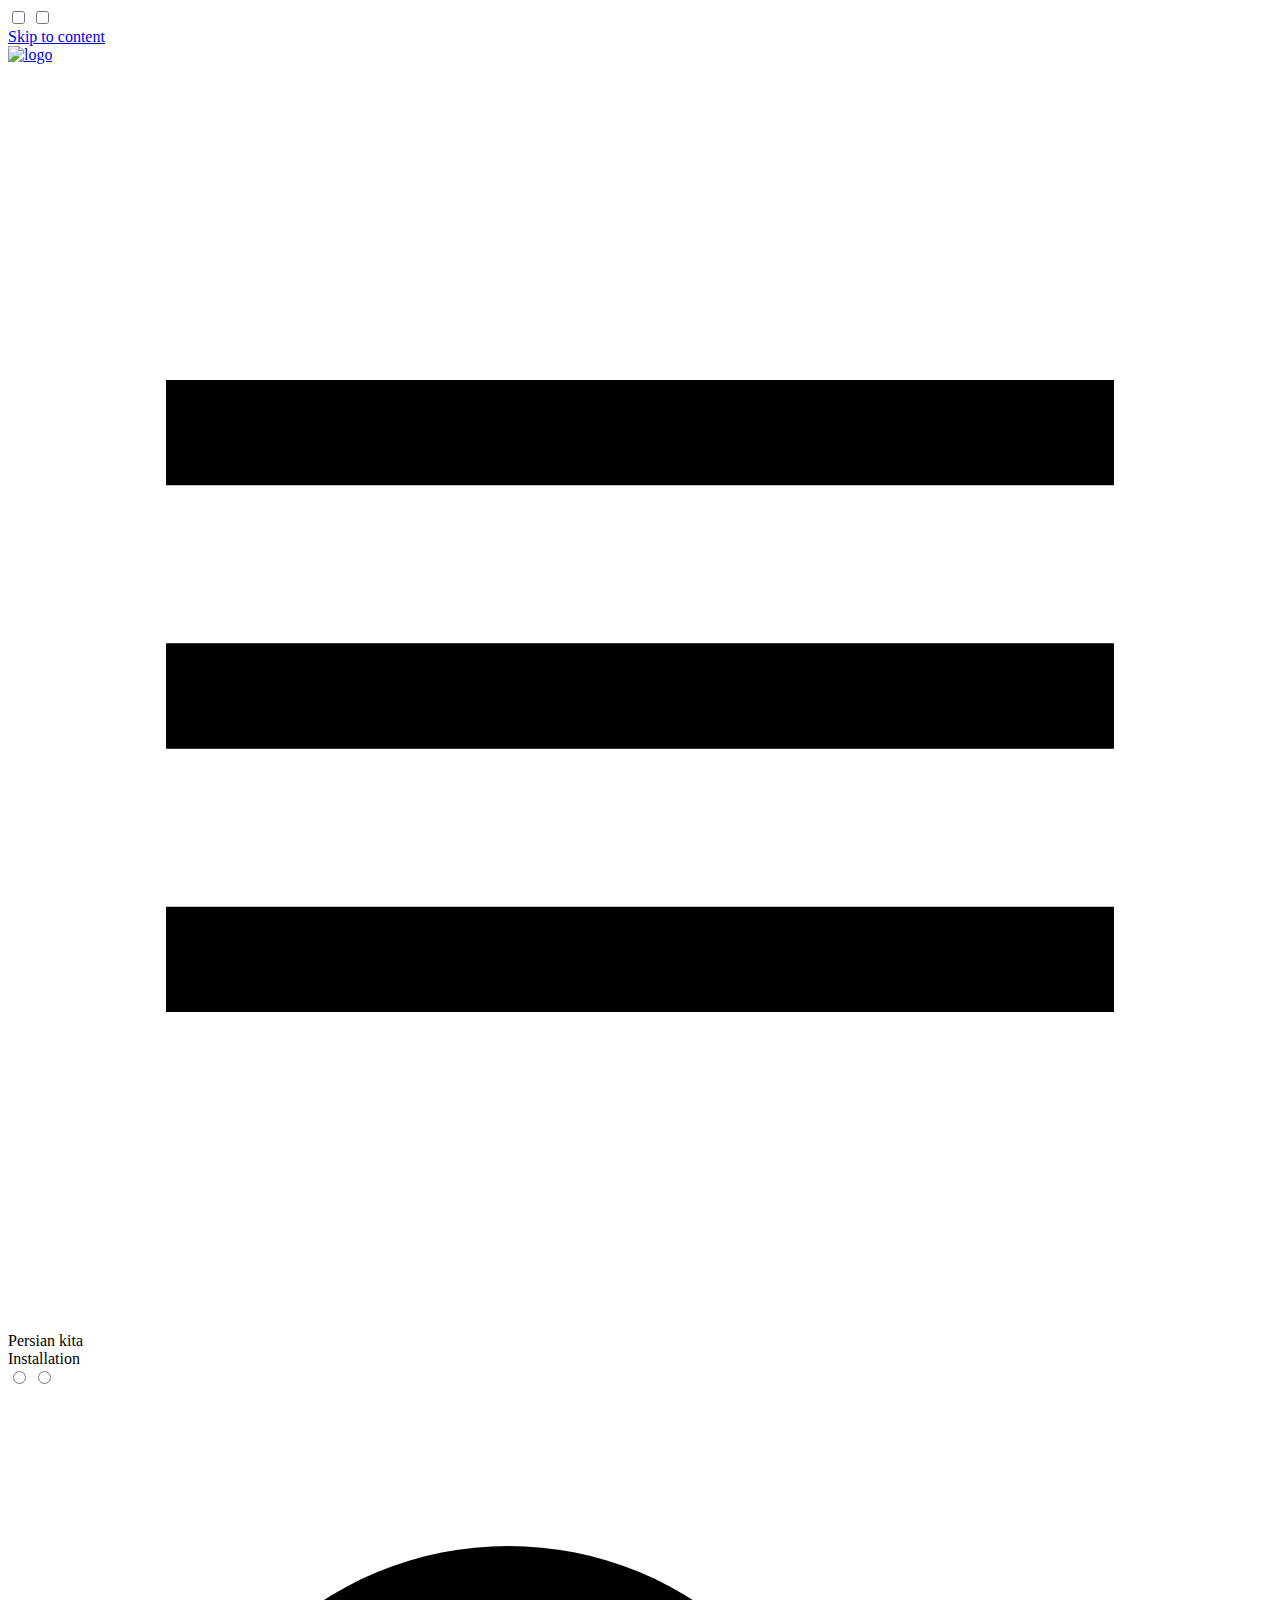
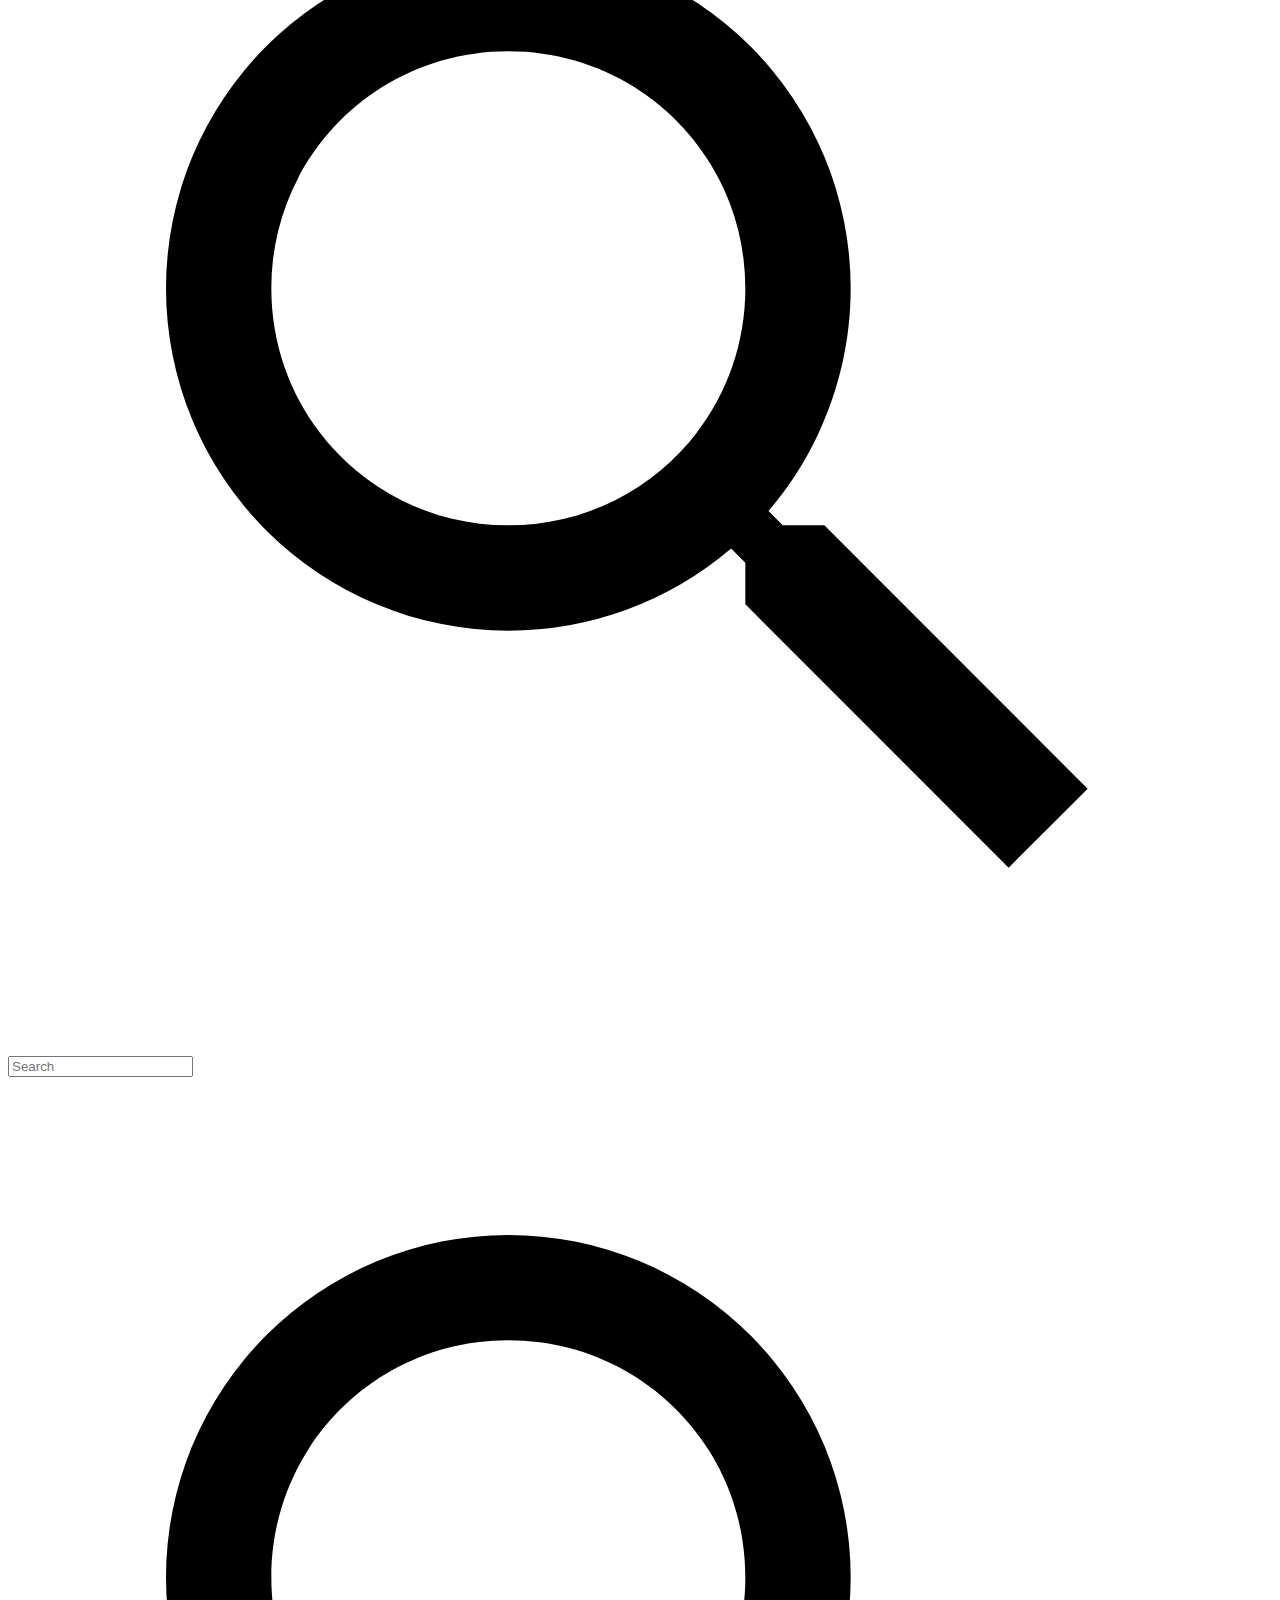
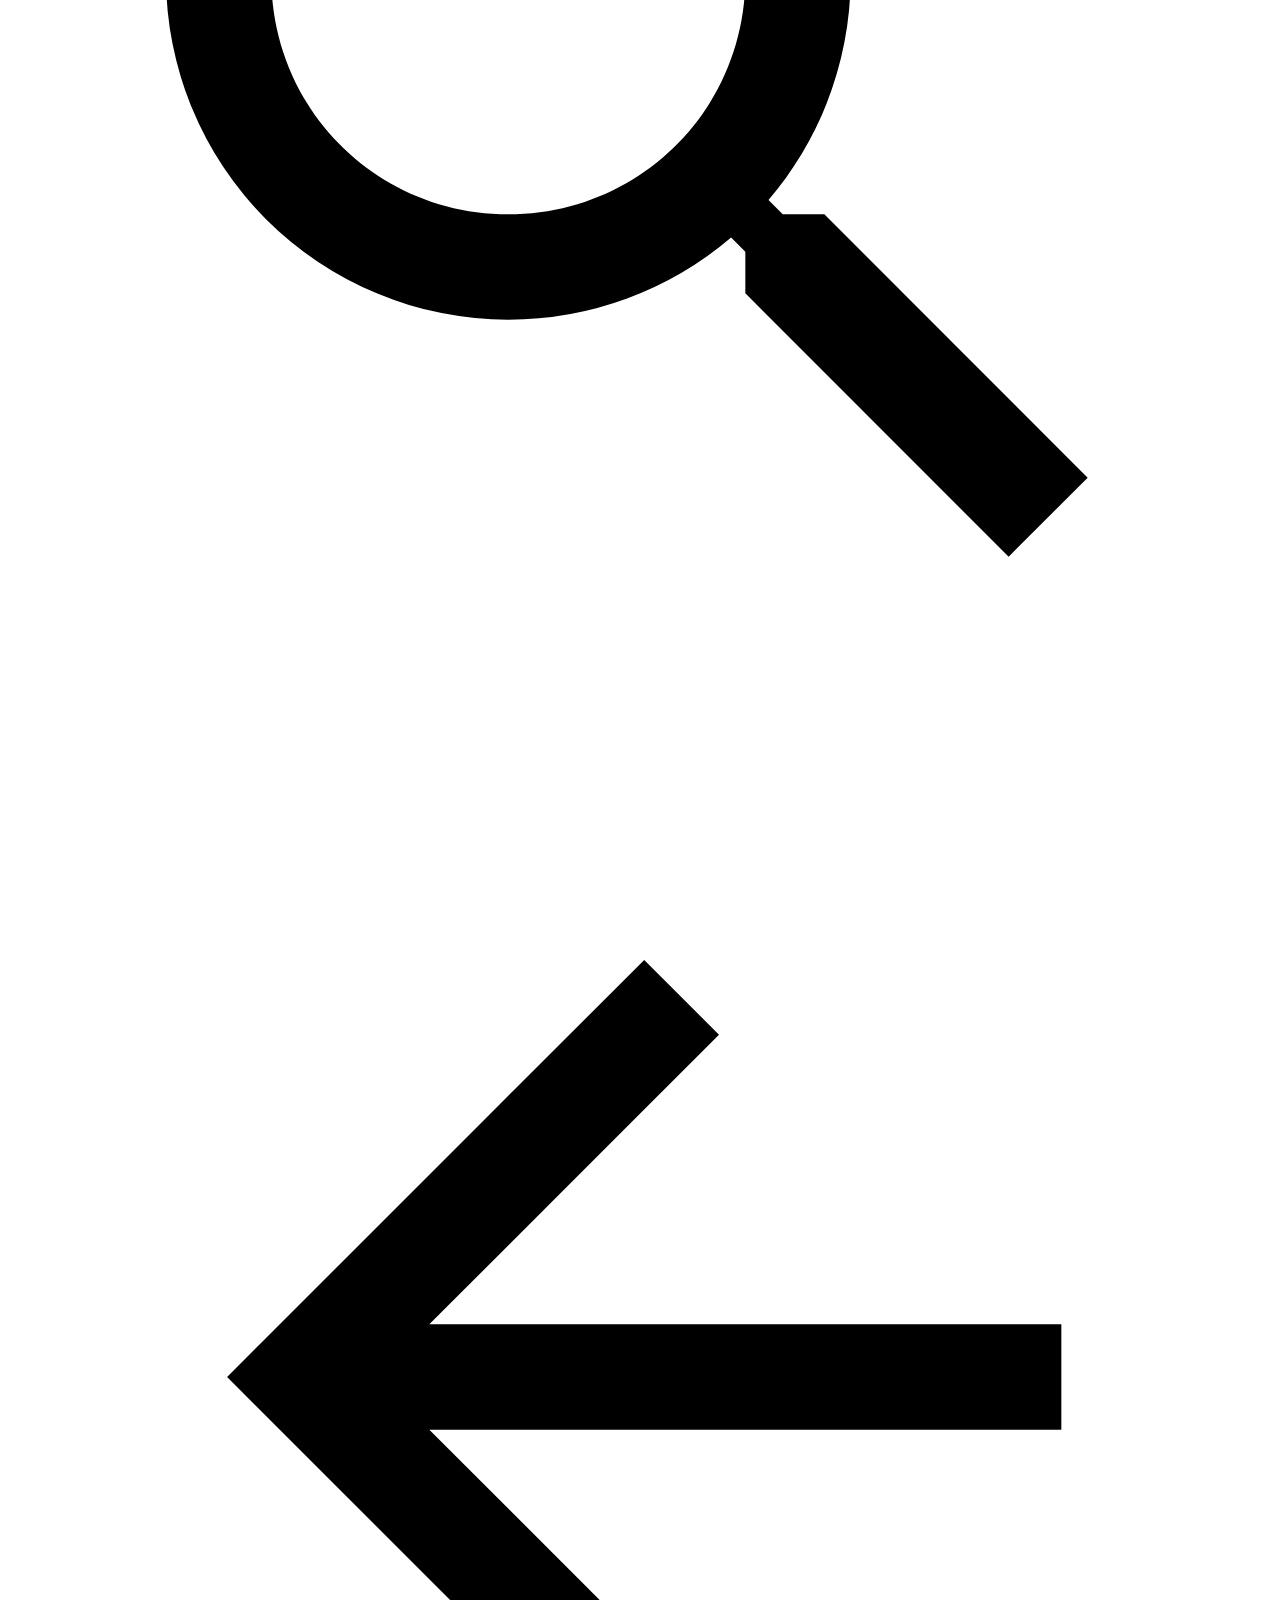
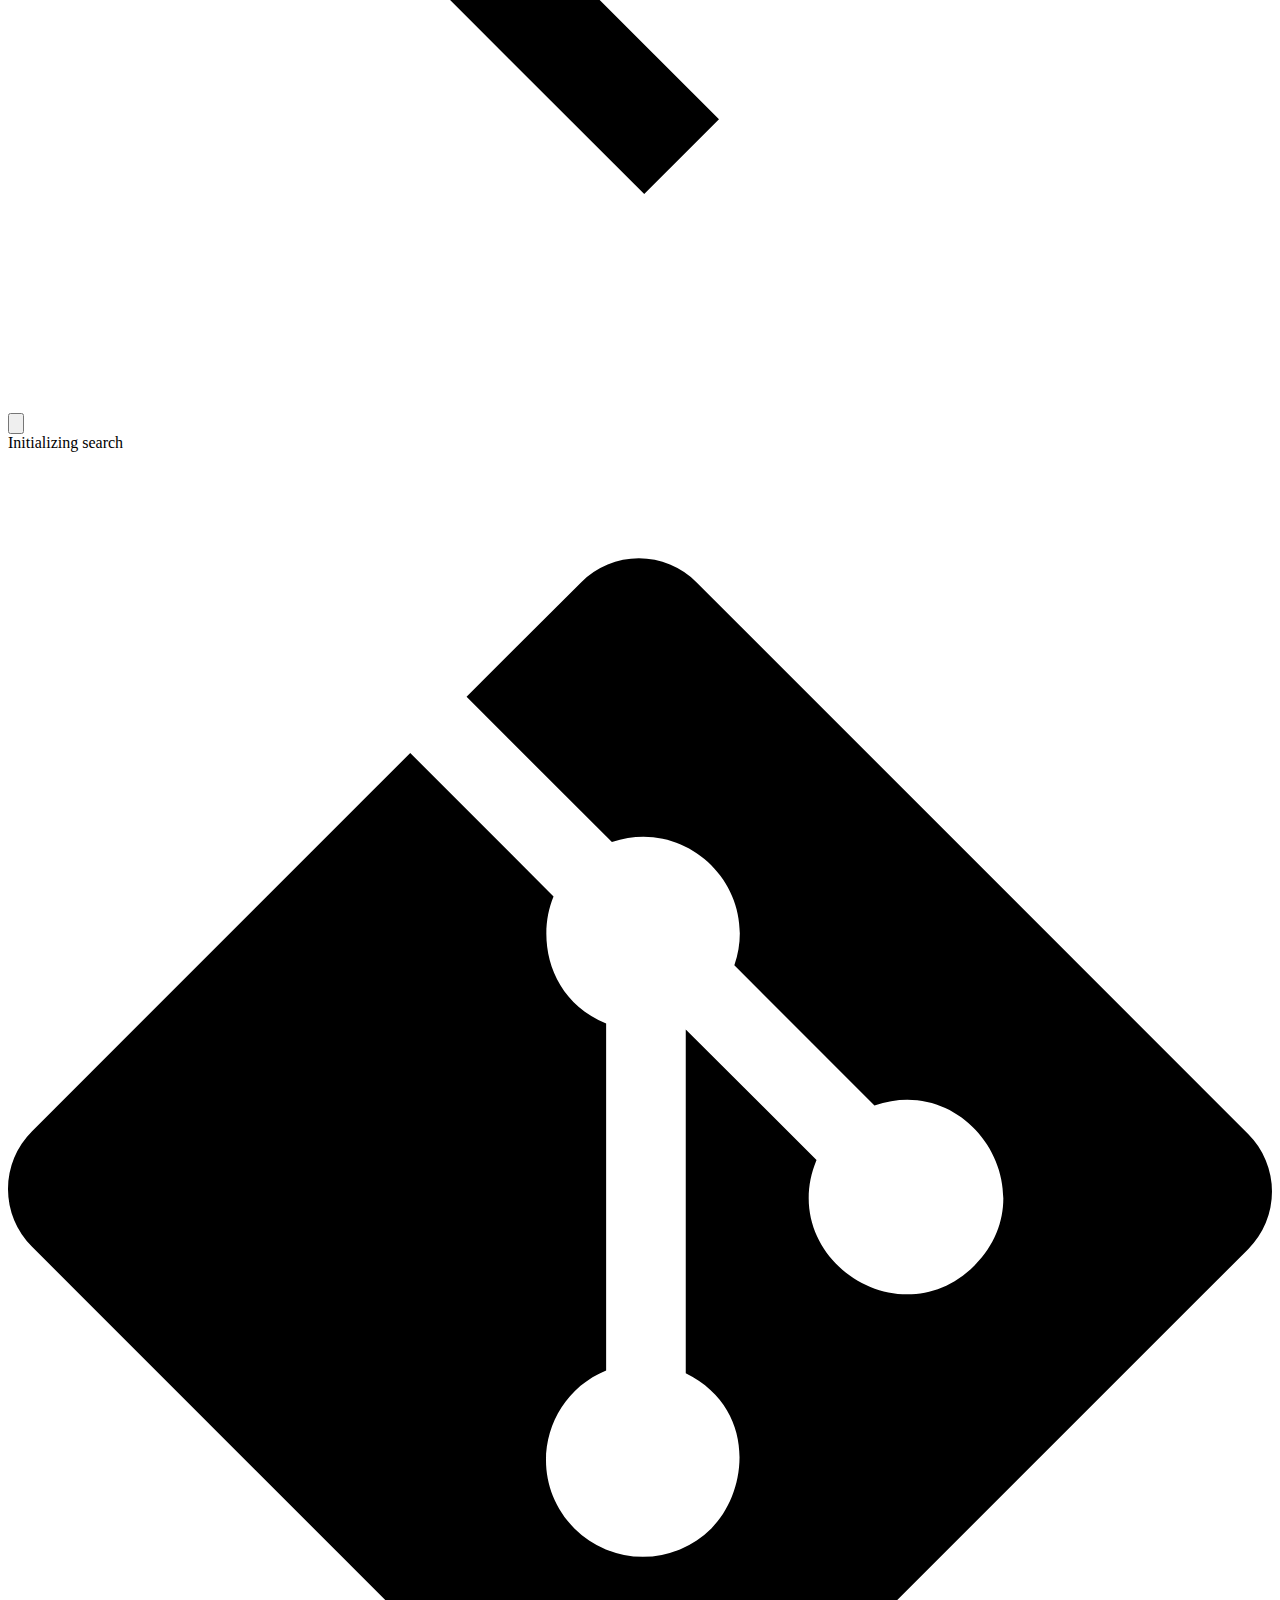
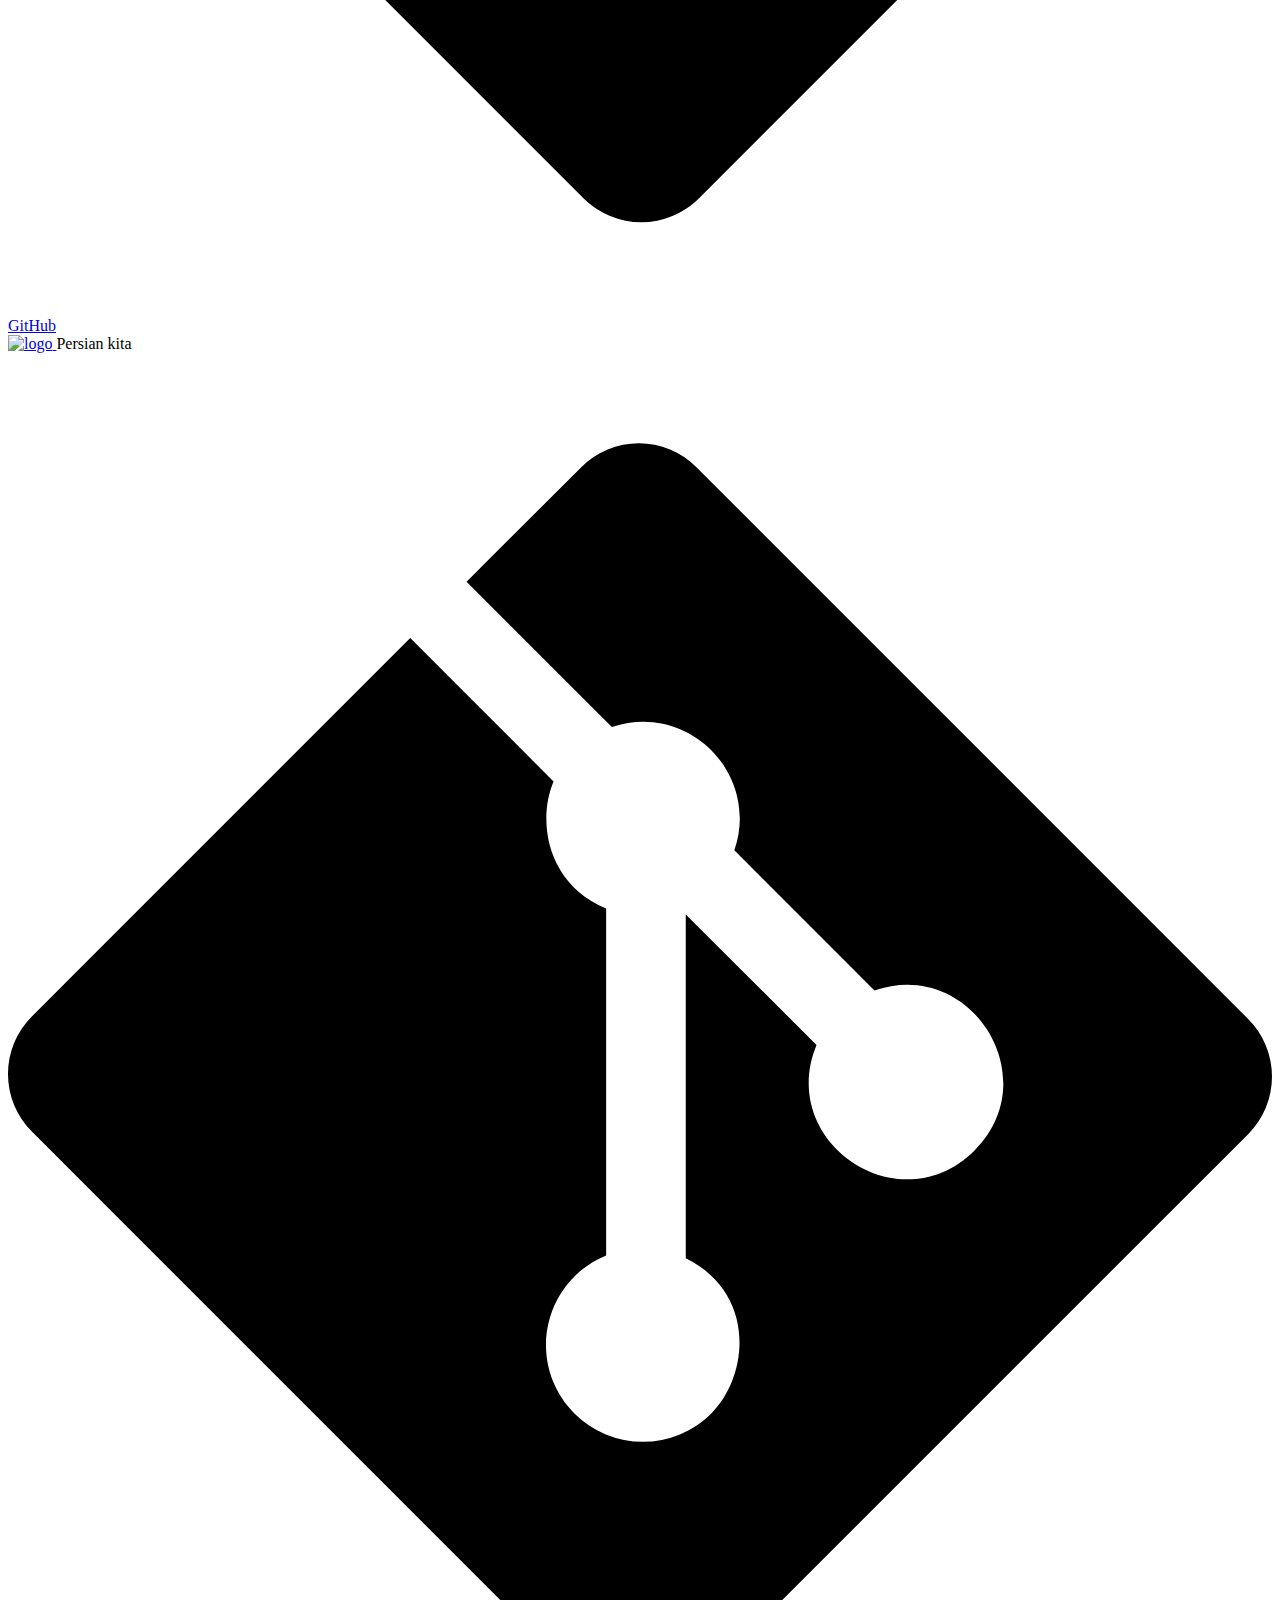
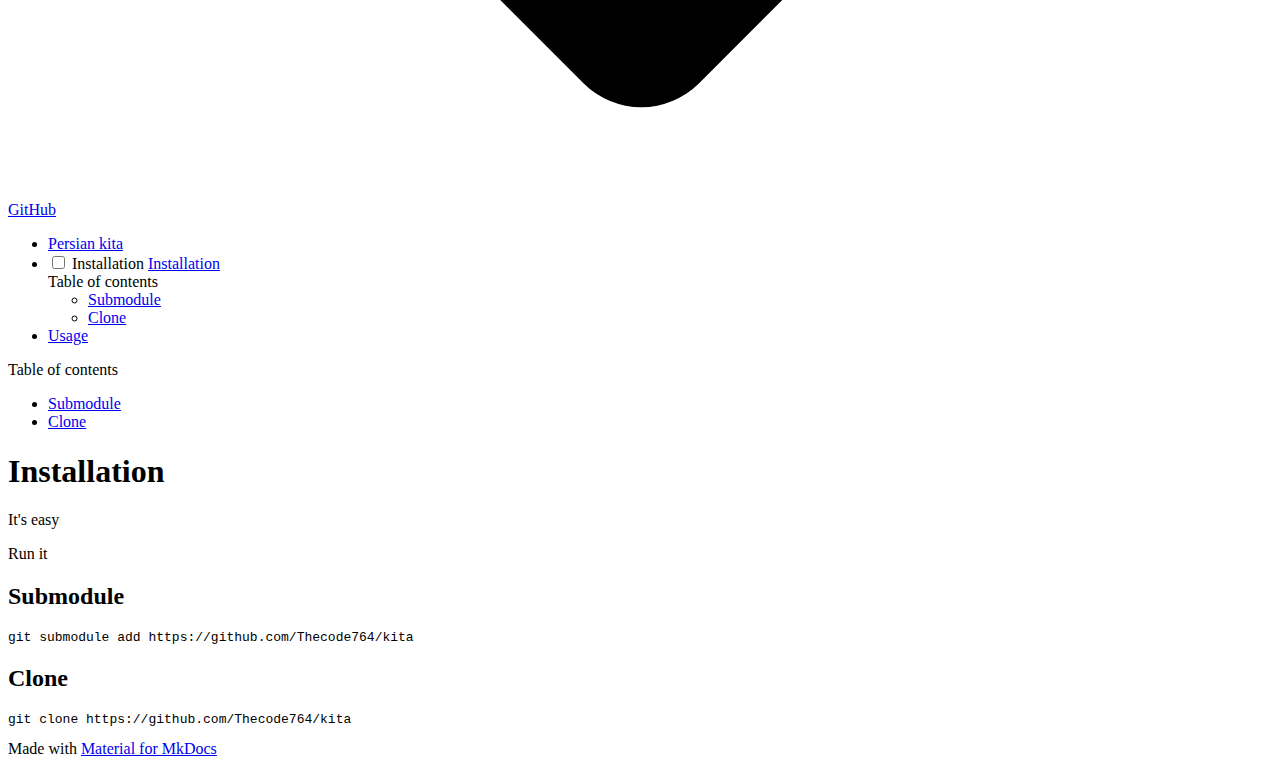
==== installation/index.html @ 96e36592 "Create index.html" ====
<!doctype html>
<html lang="en" class="no-js">
  <head>
    
      <meta charset="utf-8">
      <meta name="viewport" content="width=device-width,initial-scale=1">
      
      
      
        <link rel="canonical" href="https://thecode764.github.io/kita/docs/installation/">
      
      
        <link rel="prev" href="..">
      
      
        <link rel="next" href="../usage/">
      
      
      <link rel="icon" href="../assets/images/favicon.png">
      <meta name="generator" content="mkdocs-1.6.0, mkdocs-material-9.5.25">
    
    
      
        <title>Installation - Persian kita</title>
      
    
    
      <link rel="stylesheet" href="../assets/stylesheets/main.6543a935.min.css">
      
        
        <link rel="stylesheet" href="../assets/stylesheets/palette.06af60db.min.css">
      
      


    
    
      
    
    
      
        
        
        <link rel="preconnect" href="https://fonts.gstatic.com" crossorigin>
        <link rel="stylesheet" href="https://fonts.googleapis.com/css?family=Roboto:300,300i,400,400i,700,700i%7CRoboto+Mono:400,400i,700,700i&display=fallback">
        <style>:root{--md-text-font:"Roboto";--md-code-font:"Roboto Mono"}</style>
      
    
    
    <script>__md_scope=new URL("..",location),__md_hash=e=>[...e].reduce((e,_)=>(e<<5)-e+_.charCodeAt(0),0),__md_get=(e,_=localStorage,t=__md_scope)=>JSON.parse(_.getItem(t.pathname+"."+e)),__md_set=(e,_,t=localStorage,a=__md_scope)=>{try{t.setItem(a.pathname+"."+e,JSON.stringify(_))}catch(e){}}</script>
    
      

    
    
    
  </head>
  
  
    
    
      
    
    
    
    
    <body dir="ltr" data-md-color-scheme="default" data-md-color-primary="indigo" data-md-color-accent="indigo">
  
    
    <input class="md-toggle" data-md-toggle="drawer" type="checkbox" id="__drawer" autocomplete="off">
    <input class="md-toggle" data-md-toggle="search" type="checkbox" id="__search" autocomplete="off">
    <label class="md-overlay" for="__drawer"></label>
    <div data-md-component="skip">
      
        
        <a href="#installation" class="md-skip">
          Skip to content
        </a>
      
    </div>
    <div data-md-component="announce">
      
    </div>
    
    
      

  

<header class="md-header md-header--shadow" data-md-component="header">
  <nav class="md-header__inner md-grid" aria-label="Header">
    <a href=".." title="Persian kita" class="md-header__button md-logo" aria-label="Persian kita" data-md-component="logo">
      
  <img src="../github-mark/github-mark-white.svg" alt="logo">

    </a>
    <label class="md-header__button md-icon" for="__drawer">
      
      <svg xmlns="http://www.w3.org/2000/svg" viewBox="0 0 24 24"><path d="M3 6h18v2H3V6m0 5h18v2H3v-2m0 5h18v2H3v-2Z"/></svg>
    </label>
    <div class="md-header__title" data-md-component="header-title">
      <div class="md-header__ellipsis">
        <div class="md-header__topic">
          <span class="md-ellipsis">
            Persian kita
          </span>
        </div>
        <div class="md-header__topic" data-md-component="header-topic">
          <span class="md-ellipsis">
            
              Installation
            
          </span>
        </div>
      </div>
    </div>
    
      
        <form class="md-header__option" data-md-component="palette">
  
    
    
    
    <input class="md-option" data-md-color-media="" data-md-color-scheme="default" data-md-color-primary="indigo" data-md-color-accent="indigo"  aria-label="Switch to dark mode"  type="radio" name="__palette" id="__palette_0">
    
      <label class="md-header__button md-icon" title="Switch to dark mode" for="__palette_1" hidden>
        <svg xmlns="http://www.w3.org/2000/svg" viewBox="0 0 24 24"><path d="M12 8a4 4 0 0 0-4 4 4 4 0 0 0 4 4 4 4 0 0 0 4-4 4 4 0 0 0-4-4m0 10a6 6 0 0 1-6-6 6 6 0 0 1 6-6 6 6 0 0 1 6 6 6 6 0 0 1-6 6m8-9.31V4h-4.69L12 .69 8.69 4H4v4.69L.69 12 4 15.31V20h4.69L12 23.31 15.31 20H20v-4.69L23.31 12 20 8.69Z"/></svg>
      </label>
    
  
    
    
    
    <input class="md-option" data-md-color-media="" data-md-color-scheme="slate" data-md-color-primary="indigo" data-md-color-accent="indigo"  aria-label="Switch to light mode"  type="radio" name="__palette" id="__palette_1">
    
      <label class="md-header__button md-icon" title="Switch to light mode" for="__palette_0" hidden>
        <svg xmlns="http://www.w3.org/2000/svg" viewBox="0 0 24 24"><path d="M12 18c-.89 0-1.74-.2-2.5-.55C11.56 16.5 13 14.42 13 12c0-2.42-1.44-4.5-3.5-5.45C10.26 6.2 11.11 6 12 6a6 6 0 0 1 6 6 6 6 0 0 1-6 6m8-9.31V4h-4.69L12 .69 8.69 4H4v4.69L.69 12 4 15.31V20h4.69L12 23.31 15.31 20H20v-4.69L23.31 12 20 8.69Z"/></svg>
      </label>
    
  
</form>
      
    
    
      <script>var media,input,key,value,palette=__md_get("__palette");if(palette&&palette.color){"(prefers-color-scheme)"===palette.color.media&&(media=matchMedia("(prefers-color-scheme: light)"),input=document.querySelector(media.matches?"[data-md-color-media='(prefers-color-scheme: light)']":"[data-md-color-media='(prefers-color-scheme: dark)']"),palette.color.media=input.getAttribute("data-md-color-media"),palette.color.scheme=input.getAttribute("data-md-color-scheme"),palette.color.primary=input.getAttribute("data-md-color-primary"),palette.color.accent=input.getAttribute("data-md-color-accent"));for([key,value]of Object.entries(palette.color))document.body.setAttribute("data-md-color-"+key,value)}</script>
    
    
    
      <label class="md-header__button md-icon" for="__search">
        
        <svg xmlns="http://www.w3.org/2000/svg" viewBox="0 0 24 24"><path d="M9.5 3A6.5 6.5 0 0 1 16 9.5c0 1.61-.59 3.09-1.56 4.23l.27.27h.79l5 5-1.5 1.5-5-5v-.79l-.27-.27A6.516 6.516 0 0 1 9.5 16 6.5 6.5 0 0 1 3 9.5 6.5 6.5 0 0 1 9.5 3m0 2C7 5 5 7 5 9.5S7 14 9.5 14 14 12 14 9.5 12 5 9.5 5Z"/></svg>
      </label>
      <div class="md-search" data-md-component="search" role="dialog">
  <label class="md-search__overlay" for="__search"></label>
  <div class="md-search__inner" role="search">
    <form class="md-search__form" name="search">
      <input type="text" class="md-search__input" name="query" aria-label="Search" placeholder="Search" autocapitalize="off" autocorrect="off" autocomplete="off" spellcheck="false" data-md-component="search-query" required>
      <label class="md-search__icon md-icon" for="__search">
        
        <svg xmlns="http://www.w3.org/2000/svg" viewBox="0 0 24 24"><path d="M9.5 3A6.5 6.5 0 0 1 16 9.5c0 1.61-.59 3.09-1.56 4.23l.27.27h.79l5 5-1.5 1.5-5-5v-.79l-.27-.27A6.516 6.516 0 0 1 9.5 16 6.5 6.5 0 0 1 3 9.5 6.5 6.5 0 0 1 9.5 3m0 2C7 5 5 7 5 9.5S7 14 9.5 14 14 12 14 9.5 12 5 9.5 5Z"/></svg>
        
        <svg xmlns="http://www.w3.org/2000/svg" viewBox="0 0 24 24"><path d="M20 11v2H8l5.5 5.5-1.42 1.42L4.16 12l7.92-7.92L13.5 5.5 8 11h12Z"/></svg>
      </label>
      <nav class="md-search__options" aria-label="Search">
        
        <button type="reset" class="md-search__icon md-icon" title="Clear" aria-label="Clear" tabindex="-1">
          
          <svg xmlns="http://www.w3.org/2000/svg" viewBox="0 0 24 24"><path d="M19 6.41 17.59 5 12 10.59 6.41 5 5 6.41 10.59 12 5 17.59 6.41 19 12 13.41 17.59 19 19 17.59 13.41 12 19 6.41Z"/></svg>
        </button>
      </nav>
      
    </form>
    <div class="md-search__output">
      <div class="md-search__scrollwrap" data-md-scrollfix>
        <div class="md-search-result" data-md-component="search-result">
          <div class="md-search-result__meta">
            Initializing search
          </div>
          <ol class="md-search-result__list" role="presentation"></ol>
        </div>
      </div>
    </div>
  </div>
</div>
    
    
      <div class="md-header__source">
        <a href="https://github.com/Thecode764/kita" title="Go to repository" class="md-source" data-md-component="source">
  <div class="md-source__icon md-icon">
    
    <svg xmlns="http://www.w3.org/2000/svg" viewBox="0 0 448 512"><!--! Font Awesome Free 6.5.2 by @fontawesome - https://fontawesome.com License - https://fontawesome.com/license/free (Icons: CC BY 4.0, Fonts: SIL OFL 1.1, Code: MIT License) Copyright 2024 Fonticons, Inc.--><path d="M439.55 236.05 244 40.45a28.87 28.87 0 0 0-40.81 0l-40.66 40.63 51.52 51.52c27.06-9.14 52.68 16.77 43.39 43.68l49.66 49.66c34.23-11.8 61.18 31 35.47 56.69-26.49 26.49-70.21-2.87-56-37.34L240.22 199v121.85c25.3 12.54 22.26 41.85 9.08 55a34.34 34.34 0 0 1-48.55 0c-17.57-17.6-11.07-46.91 11.25-56v-123c-20.8-8.51-24.6-30.74-18.64-45L142.57 101 8.45 235.14a28.86 28.86 0 0 0 0 40.81l195.61 195.6a28.86 28.86 0 0 0 40.8 0l194.69-194.69a28.86 28.86 0 0 0 0-40.81z"/></svg>
  </div>
  <div class="md-source__repository">
    GitHub
  </div>
</a>
      </div>
    
  </nav>
  
</header>
    
    <div class="md-container" data-md-component="container">
      
      
        
          
        
      
      <main class="md-main" data-md-component="main">
        <div class="md-main__inner md-grid">
          
            
              
              <div class="md-sidebar md-sidebar--primary" data-md-component="sidebar" data-md-type="navigation" >
                <div class="md-sidebar__scrollwrap">
                  <div class="md-sidebar__inner">
                    



<nav class="md-nav md-nav--primary" aria-label="Navigation" data-md-level="0">
  <label class="md-nav__title" for="__drawer">
    <a href=".." title="Persian kita" class="md-nav__button md-logo" aria-label="Persian kita" data-md-component="logo">
      
  <img src="../github-mark/github-mark-white.svg" alt="logo">

    </a>
    Persian kita
  </label>
  
    <div class="md-nav__source">
      <a href="https://github.com/Thecode764/kita" title="Go to repository" class="md-source" data-md-component="source">
  <div class="md-source__icon md-icon">
    
    <svg xmlns="http://www.w3.org/2000/svg" viewBox="0 0 448 512"><!--! Font Awesome Free 6.5.2 by @fontawesome - https://fontawesome.com License - https://fontawesome.com/license/free (Icons: CC BY 4.0, Fonts: SIL OFL 1.1, Code: MIT License) Copyright 2024 Fonticons, Inc.--><path d="M439.55 236.05 244 40.45a28.87 28.87 0 0 0-40.81 0l-40.66 40.63 51.52 51.52c27.06-9.14 52.68 16.77 43.39 43.68l49.66 49.66c34.23-11.8 61.18 31 35.47 56.69-26.49 26.49-70.21-2.87-56-37.34L240.22 199v121.85c25.3 12.54 22.26 41.85 9.08 55a34.34 34.34 0 0 1-48.55 0c-17.57-17.6-11.07-46.91 11.25-56v-123c-20.8-8.51-24.6-30.74-18.64-45L142.57 101 8.45 235.14a28.86 28.86 0 0 0 0 40.81l195.61 195.6a28.86 28.86 0 0 0 40.8 0l194.69-194.69a28.86 28.86 0 0 0 0-40.81z"/></svg>
  </div>
  <div class="md-source__repository">
    GitHub
  </div>
</a>
    </div>
  
  <ul class="md-nav__list" data-md-scrollfix>
    
      
      
  
  
  
  
    <li class="md-nav__item">
      <a href=".." class="md-nav__link">
        
  
  <span class="md-ellipsis">
    Persian kita
  </span>
  

      </a>
    </li>
  

    
      
      
  
  
    
  
  
  
    <li class="md-nav__item md-nav__item--active">
      
      <input class="md-nav__toggle md-toggle" type="checkbox" id="__toc">
      
      
        
      
      
        <label class="md-nav__link md-nav__link--active" for="__toc">
          
  
  <span class="md-ellipsis">
    Installation
  </span>
  

          <span class="md-nav__icon md-icon"></span>
        </label>
      
      <a href="./" class="md-nav__link md-nav__link--active">
        
  
  <span class="md-ellipsis">
    Installation
  </span>
  

      </a>
      
        

<nav class="md-nav md-nav--secondary" aria-label="Table of contents">
  
  
  
    
  
  
    <label class="md-nav__title" for="__toc">
      <span class="md-nav__icon md-icon"></span>
      Table of contents
    </label>
    <ul class="md-nav__list" data-md-component="toc" data-md-scrollfix>
      
        <li class="md-nav__item">
  <a href="#submodule" class="md-nav__link">
    <span class="md-ellipsis">
      Submodule
    </span>
  </a>
  
</li>
      
        <li class="md-nav__item">
  <a href="#clone" class="md-nav__link">
    <span class="md-ellipsis">
      Clone
    </span>
  </a>
  
</li>
      
    </ul>
  
</nav>
      
    </li>
  

    
      
      
  
  
  
  
    <li class="md-nav__item">
      <a href="../usage/" class="md-nav__link">
        
  
  <span class="md-ellipsis">
    Usage
  </span>
  

      </a>
    </li>
  

    
  </ul>
</nav>
                  </div>
                </div>
              </div>
            
            
              
              <div class="md-sidebar md-sidebar--secondary" data-md-component="sidebar" data-md-type="toc" >
                <div class="md-sidebar__scrollwrap">
                  <div class="md-sidebar__inner">
                    

<nav class="md-nav md-nav--secondary" aria-label="Table of contents">
  
  
  
    
  
  
    <label class="md-nav__title" for="__toc">
      <span class="md-nav__icon md-icon"></span>
      Table of contents
    </label>
    <ul class="md-nav__list" data-md-component="toc" data-md-scrollfix>
      
        <li class="md-nav__item">
  <a href="#submodule" class="md-nav__link">
    <span class="md-ellipsis">
      Submodule
    </span>
  </a>
  
</li>
      
        <li class="md-nav__item">
  <a href="#clone" class="md-nav__link">
    <span class="md-ellipsis">
      Clone
    </span>
  </a>
  
</li>
      
    </ul>
  
</nav>
                  </div>
                </div>
              </div>
            
          
          
            <div class="md-content" data-md-component="content">
              <article class="md-content__inner md-typeset">
                
                  

  
  


<h1 id="installation">Installation</h1>
<p>It's easy</p>
<p>Run it</p>
<h2 id="submodule">Submodule</h2>
<pre><code>git submodule add https://github.com/Thecode764/kita
</code></pre>
<h2 id="clone">Clone</h2>
<pre><code>git clone https://github.com/Thecode764/kita
</code></pre>












                
              </article>
            </div>
          
          
<script>var target=document.getElementById(location.hash.slice(1));target&&target.name&&(target.checked=target.name.startsWith("__tabbed_"))</script>
        </div>
        
      </main>
      
        <footer class="md-footer">
  
  <div class="md-footer-meta md-typeset">
    <div class="md-footer-meta__inner md-grid">
      <div class="md-copyright">
  
  
    Made with
    <a href="https://squidfunk.github.io/mkdocs-material/" target="_blank" rel="noopener">
      Material for MkDocs
    </a>
  
</div>
      
    </div>
  </div>
</footer>
      
    </div>
    <div class="md-dialog" data-md-component="dialog">
      <div class="md-dialog__inner md-typeset"></div>
    </div>
    
    
    <script id="__config" type="application/json">{"base": "..", "features": [], "search": "../assets/javascripts/workers/search.b8dbb3d2.min.js", "translations": {"clipboard.copied": "Copied to clipboard", "clipboard.copy": "Copy to clipboard", "search.result.more.one": "1 more on this page", "search.result.more.other": "# more on this page", "search.result.none": "No matching documents", "search.result.one": "1 matching document", "search.result.other": "# matching documents", "search.result.placeholder": "Type to start searching", "search.result.term.missing": "Missing", "select.version": "Select version"}}</script>
    
    
      <script src="../assets/javascripts/bundle.081f42fc.min.js"></script>
      
    
  </body>
</html>
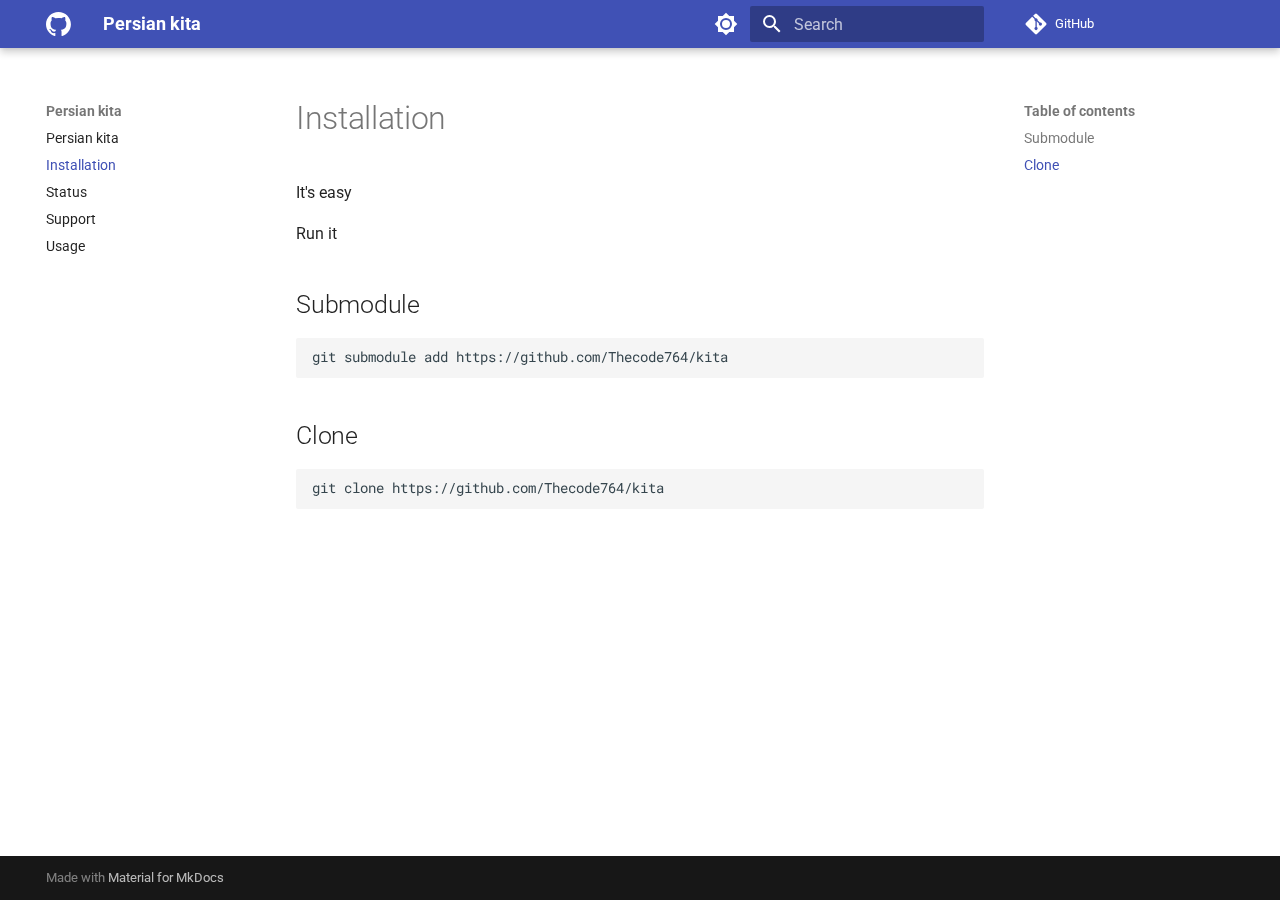
==== commit da1f223d: "Update docs" ====
--- a/installation/index.html
+++ b/installation/index.html
@@ -14,7 +14,7 @@
         <link rel="prev" href="..">
       
       
-        <link rel="next" href="../usage/">
+        <link rel="next" href="../status/">
       
       
       <link rel="icon" href="../assets/images/favicon.png">
@@ -349,6 +349,46 @@
   
   
     <li class="md-nav__item">
+      <a href="../status/" class="md-nav__link">
+        
+  
+  <span class="md-ellipsis">
+    Status
+  </span>
+  
+
+      </a>
+    </li>
+  
+
+    
+      
+      
+  
+  
+  
+  
+    <li class="md-nav__item">
+      <a href="../support/" class="md-nav__link">
+        
+  
+  <span class="md-ellipsis">
+    Support
+  </span>
+  
+
+      </a>
+    </li>
+  
+
+    
+      
+      
+  
+  
+  
+  
+    <li class="md-nav__item">
       <a href="../usage/" class="md-nav__link">
         
   
@@ -486,4 +526,4 @@
       
     
   </body>
-</html>
+</html>--- a/assets/stylesheets/main.6543a935.min.css
+++ b/assets/stylesheets/main.6543a935.min.css
@@ -0,0 +1 @@
+@charset "UTF-8";html{-webkit-text-size-adjust:none;-moz-text-size-adjust:none;text-size-adjust:none;box-sizing:border-box}*,:after,:before{box-sizing:inherit}@media (prefers-reduced-motion){*,:after,:before{transition:none!important}}body{margin:0}a,button,input,label{-webkit-tap-highlight-color:transparent}a{color:inherit;text-decoration:none}hr{border:0;box-sizing:initial;display:block;height:.05rem;overflow:visible;padding:0}small{font-size:80%}sub,sup{line-height:1em}img{border-style:none}table{border-collapse:initial;border-spacing:0}td,th{font-weight:400;vertical-align:top}button{background:#0000;border:0;font-family:inherit;font-size:inherit;margin:0;padding:0}input{border:0;outline:none}:root{--md-primary-fg-color:#4051b5;--md-primary-fg-color--light:#5d6cc0;--md-primary-fg-color--dark:#303fa1;--md-primary-bg-color:#fff;--md-primary-bg-color--light:#ffffffb3;--md-accent-fg-color:#526cfe;--md-accent-fg-color--transparent:#526cfe1a;--md-accent-bg-color:#fff;--md-accent-bg-color--light:#ffffffb3}[data-md-color-scheme=default]{color-scheme:light}[data-md-color-scheme=default] img[src$="#gh-dark-mode-only"],[data-md-color-scheme=default] img[src$="#only-dark"]{display:none}:root,[data-md-color-scheme=default]{--md-hue:225deg;--md-default-fg-color:#000000de;--md-default-fg-color--light:#0000008a;--md-default-fg-color--lighter:#00000052;--md-default-fg-color--lightest:#00000012;--md-default-bg-color:#fff;--md-default-bg-color--light:#ffffffb3;--md-default-bg-color--lighter:#ffffff4d;--md-default-bg-color--lightest:#ffffff1f;--md-code-fg-color:#36464e;--md-code-bg-color:#f5f5f5;--md-code-hl-color:#4287ff;--md-code-hl-color--light:#4287ff1a;--md-code-hl-number-color:#d52a2a;--md-code-hl-special-color:#db1457;--md-code-hl-function-color:#a846b9;--md-code-hl-constant-color:#6e59d9;--md-code-hl-keyword-color:#3f6ec6;--md-code-hl-string-color:#1c7d4d;--md-code-hl-name-color:var(--md-code-fg-color);--md-code-hl-operator-color:var(--md-default-fg-color--light);--md-code-hl-punctuation-color:var(--md-default-fg-color--light);--md-code-hl-comment-color:var(--md-default-fg-color--light);--md-code-hl-generic-color:var(--md-default-fg-color--light);--md-code-hl-variable-color:var(--md-default-fg-color--light);--md-typeset-color:var(--md-default-fg-color);--md-typeset-a-color:var(--md-primary-fg-color);--md-typeset-del-color:#f5503d26;--md-typeset-ins-color:#0bd57026;--md-typeset-kbd-color:#fafafa;--md-typeset-kbd-accent-color:#fff;--md-typeset-kbd-border-color:#b8b8b8;--md-typeset-mark-color:#ffff0080;--md-typeset-table-color:#0000001f;--md-typeset-table-color--light:rgba(0,0,0,.035);--md-admonition-fg-color:var(--md-default-fg-color);--md-admonition-bg-color:var(--md-default-bg-color);--md-warning-fg-color:#000000de;--md-warning-bg-color:#ff9;--md-footer-fg-color:#fff;--md-footer-fg-color--light:#ffffffb3;--md-footer-fg-color--lighter:#ffffff73;--md-footer-bg-color:#000000de;--md-footer-bg-color--dark:#00000052;--md-shadow-z1:0 0.2rem 0.5rem #0000000d,0 0 0.05rem #0000001a;--md-shadow-z2:0 0.2rem 0.5rem #0000001a,0 0 0.05rem #00000040;--md-shadow-z3:0 0.2rem 0.5rem #0003,0 0 0.05rem #00000059}.md-icon svg{fill:currentcolor;display:block;height:1.2rem;width:1.2rem}body{-webkit-font-smoothing:antialiased;-moz-osx-font-smoothing:grayscale;--md-text-font-family:var(--md-text-font,_),-apple-system,BlinkMacSystemFont,Helvetica,Arial,sans-serif;--md-code-font-family:var(--md-code-font,_),SFMono-Regular,Consolas,Menlo,monospace}aside,body,input{font-feature-settings:"kern","liga";color:var(--md-typeset-color);font-family:var(--md-text-font-family)}code,kbd,pre{font-feature-settings:"kern";font-family:var(--md-code-font-family)}:root{--md-typeset-table-sort-icon:url('data:image/svg+xml;charset=utf-8,<svg xmlns="http://www.w3.org/2000/svg" viewBox="0 0 24 24"><path d="m18 21-4-4h3V7h-3l4-4 4 4h-3v10h3M2 19v-2h10v2M2 13v-2h7v2M2 7V5h4v2H2Z"/></svg>');--md-typeset-table-sort-icon--asc:url('data:image/svg+xml;charset=utf-8,<svg xmlns="http://www.w3.org/2000/svg" viewBox="0 0 24 24"><path d="M19 17h3l-4 4-4-4h3V3h2M2 17h10v2H2M6 5v2H2V5m0 6h7v2H2v-2Z"/></svg>');--md-typeset-table-sort-icon--desc:url('data:image/svg+xml;charset=utf-8,<svg xmlns="http://www.w3.org/2000/svg" viewBox="0 0 24 24"><path d="M19 7h3l-4-4-4 4h3v14h2M2 17h10v2H2M6 5v2H2V5m0 6h7v2H2v-2Z"/></svg>')}.md-typeset{-webkit-print-color-adjust:exact;color-adjust:exact;font-size:.8rem;line-height:1.6}@media print{.md-typeset{font-size:.68rem}}.md-typeset blockquote,.md-typeset dl,.md-typeset figure,.md-typeset ol,.md-typeset pre,.md-typeset ul{margin-bottom:1em;margin-top:1em}.md-typeset h1{color:var(--md-default-fg-color--light);font-size:2em;line-height:1.3;margin:0 0 1.25em}.md-typeset h1,.md-typeset h2{font-weight:300;letter-spacing:-.01em}.md-typeset h2{font-size:1.5625em;line-height:1.4;margin:1.6em 0 .64em}.md-typeset h3{font-size:1.25em;font-weight:400;letter-spacing:-.01em;line-height:1.5;margin:1.6em 0 .8em}.md-typeset h2+h3{margin-top:.8em}.md-typeset h4{font-weight:700;letter-spacing:-.01em;margin:1em 0}.md-typeset h5,.md-typeset h6{color:var(--md-default-fg-color--light);font-size:.8em;font-weight:700;letter-spacing:-.01em;margin:1.25em 0}.md-typeset h5{text-transform:uppercase}.md-typeset hr{border-bottom:.05rem solid var(--md-default-fg-color--lightest);display:flow-root;margin:1.5em 0}.md-typeset a{color:var(--md-typeset-a-color);word-break:break-word}.md-typeset a,.md-typeset a:before{transition:color 125ms}.md-typeset a:focus,.md-typeset a:hover{color:var(--md-accent-fg-color)}.md-typeset a:focus code,.md-typeset a:hover code{background-color:var(--md-accent-fg-color--transparent)}.md-typeset a code{color:currentcolor;transition:background-color 125ms}.md-typeset a.focus-visible{outline-color:var(--md-accent-fg-color);outline-offset:.2rem}.md-typeset code,.md-typeset kbd,.md-typeset pre{color:var(--md-code-fg-color);direction:ltr;font-variant-ligatures:none}@media print{.md-typeset code,.md-typeset kbd,.md-typeset pre{white-space:pre-wrap}}.md-typeset code{background-color:var(--md-code-bg-color);border-radius:.1rem;-webkit-box-decoration-break:clone;box-decoration-break:clone;font-size:.85em;padding:0 .2941176471em;word-break:break-word}.md-typeset code:not(.focus-visible){-webkit-tap-highlight-color:transparent;outline:none}.md-typeset pre{display:flow-root;line-height:1.4;position:relative}.md-typeset pre>code{-webkit-box-decoration-break:slice;box-decoration-break:slice;box-shadow:none;display:block;margin:0;outline-color:var(--md-accent-fg-color);overflow:auto;padding:.7720588235em 1.1764705882em;scrollbar-color:var(--md-default-fg-color--lighter) #0000;scrollbar-width:thin;touch-action:auto;word-break:normal}.md-typeset pre>code:hover{scrollbar-color:var(--md-accent-fg-color) #0000}.md-typeset pre>code::-webkit-scrollbar{height:.2rem;width:.2rem}.md-typeset pre>code::-webkit-scrollbar-thumb{background-color:var(--md-default-fg-color--lighter)}.md-typeset pre>code::-webkit-scrollbar-thumb:hover{background-color:var(--md-accent-fg-color)}.md-typeset kbd{background-color:var(--md-typeset-kbd-color);border-radius:.1rem;box-shadow:0 .1rem 0 .05rem var(--md-typeset-kbd-border-color),0 .1rem 0 var(--md-typeset-kbd-border-color),0 -.1rem .2rem var(--md-typeset-kbd-accent-color) inset;color:var(--md-default-fg-color);display:inline-block;font-size:.75em;padding:0 .6666666667em;vertical-align:text-top;word-break:break-word}.md-typeset mark{background-color:var(--md-typeset-mark-color);-webkit-box-decoration-break:clone;box-decoration-break:clone;color:inherit;word-break:break-word}.md-typeset abbr{border-bottom:.05rem dotted var(--md-default-fg-color--light);cursor:help;text-decoration:none}.md-typeset small{opacity:.75}[dir=ltr] .md-typeset sub,[dir=ltr] .md-typeset sup{margin-left:.078125em}[dir=rtl] .md-typeset sub,[dir=rtl] .md-typeset sup{margin-right:.078125em}[dir=ltr] .md-typeset blockquote{padding-left:.6rem}[dir=rtl] .md-typeset blockquote{padding-right:.6rem}[dir=ltr] .md-typeset blockquote{border-left:.2rem solid var(--md-default-fg-color--lighter)}[dir=rtl] .md-typeset blockquote{border-right:.2rem solid var(--md-default-fg-color--lighter)}.md-typeset blockquote{color:var(--md-default-fg-color--light);margin-left:0;margin-right:0}.md-typeset ul{list-style-type:disc}[dir=ltr] .md-typeset ol,[dir=ltr] .md-typeset ul{margin-left:.625em}[dir=rtl] .md-typeset ol,[dir=rtl] .md-typeset ul{margin-right:.625em}.md-typeset ol,.md-typeset ul{padding:0}.md-typeset ol:not([hidden]),.md-typeset ul:not([hidden]){display:flow-root}.md-typeset ol ol,.md-typeset ul ol{list-style-type:lower-alpha}.md-typeset ol ol ol,.md-typeset ul ol ol{list-style-type:lower-roman}[dir=ltr] .md-typeset ol li,[dir=ltr] .md-typeset ul li{margin-left:1.25em}[dir=rtl] .md-typeset ol li,[dir=rtl] .md-typeset ul li{margin-right:1.25em}.md-typeset ol li,.md-typeset ul li{margin-bottom:.5em}.md-typeset ol li blockquote,.md-typeset ol li p,.md-typeset ul li blockquote,.md-typeset ul li p{margin:.5em 0}.md-typeset ol li:last-child,.md-typeset ul li:last-child{margin-bottom:0}[dir=ltr] .md-typeset ol li ol,[dir=ltr] .md-typeset ol li ul,[dir=ltr] .md-typeset ul li ol,[dir=ltr] .md-typeset ul li ul{margin-left:.625em}[dir=rtl] .md-typeset ol li ol,[dir=rtl] .md-typeset ol li ul,[dir=rtl] .md-typeset ul li ol,[dir=rtl] .md-typeset ul li ul{margin-right:.625em}.md-typeset ol li ol,.md-typeset ol li ul,.md-typeset ul li ol,.md-typeset ul li ul{margin-bottom:.5em;margin-top:.5em}[dir=ltr] .md-typeset dd{margin-left:1.875em}[dir=rtl] .md-typeset dd{margin-right:1.875em}.md-typeset dd{margin-bottom:1.5em;margin-top:1em}.md-typeset img,.md-typeset svg,.md-typeset video{height:auto;max-width:100%}.md-typeset img[align=left]{margin:1em 1em 1em 0}.md-typeset img[align=right]{margin:1em 0 1em 1em}.md-typeset img[align]:only-child{margin-top:0}.md-typeset figure{display:flow-root;margin:1em auto;max-width:100%;text-align:center;width:-moz-fit-content;width:fit-content}.md-typeset figure img{display:block;margin:0 auto}.md-typeset figcaption{font-style:italic;margin:1em auto;max-width:24rem}.md-typeset iframe{max-width:100%}.md-typeset table:not([class]){background-color:var(--md-default-bg-color);border:.05rem solid var(--md-typeset-table-color);border-radius:.1rem;display:inline-block;font-size:.64rem;max-width:100%;overflow:auto;touch-action:auto}@media print{.md-typeset table:not([class]){display:table}}.md-typeset table:not([class])+*{margin-top:1.5em}.md-typeset table:not([class]) td>:first-child,.md-typeset table:not([class]) th>:first-child{margin-top:0}.md-typeset table:not([class]) td>:last-child,.md-typeset table:not([class]) th>:last-child{margin-bottom:0}.md-typeset table:not([class]) td:not([align]),.md-typeset table:not([class]) th:not([align]){text-align:left}[dir=rtl] .md-typeset table:not([class]) td:not([align]),[dir=rtl] .md-typeset table:not([class]) th:not([align]){text-align:right}.md-typeset table:not([class]) th{font-weight:700;min-width:5rem;padding:.9375em 1.25em;vertical-align:top}.md-typeset table:not([class]) td{border-top:.05rem solid var(--md-typeset-table-color);padding:.9375em 1.25em;vertical-align:top}.md-typeset table:not([class]) tbody tr{transition:background-color 125ms}.md-typeset table:not([class]) tbody tr:hover{background-color:var(--md-typeset-table-color--light);box-shadow:0 .05rem 0 var(--md-default-bg-color) inset}.md-typeset table:not([class]) a{word-break:normal}.md-typeset table th[role=columnheader]{cursor:pointer}[dir=ltr] .md-typeset table th[role=columnheader]:after{margin-left:.5em}[dir=rtl] .md-typeset table th[role=columnheader]:after{margin-right:.5em}.md-typeset table th[role=columnheader]:after{content:"";display:inline-block;height:1.2em;-webkit-mask-image:var(--md-typeset-table-sort-icon);mask-image:var(--md-typeset-table-sort-icon);-webkit-mask-repeat:no-repeat;mask-repeat:no-repeat;-webkit-mask-size:contain;mask-size:contain;transition:background-color 125ms;vertical-align:text-bottom;width:1.2em}.md-typeset table th[role=columnheader]:hover:after{background-color:var(--md-default-fg-color--lighter)}.md-typeset table th[role=columnheader][aria-sort=ascending]:after{background-color:var(--md-default-fg-color--light);-webkit-mask-image:var(--md-typeset-table-sort-icon--asc);mask-image:var(--md-typeset-table-sort-icon--asc)}.md-typeset table th[role=columnheader][aria-sort=descending]:after{background-color:var(--md-default-fg-color--light);-webkit-mask-image:var(--md-typeset-table-sort-icon--desc);mask-image:var(--md-typeset-table-sort-icon--desc)}.md-typeset__scrollwrap{margin:1em -.8rem;overflow-x:auto;touch-action:auto}.md-typeset__table{display:inline-block;margin-bottom:.5em;padding:0 .8rem}@media print{.md-typeset__table{display:block}}html .md-typeset__table table{display:table;margin:0;overflow:hidden;width:100%}@media screen and (max-width:44.984375em){.md-content__inner>pre{margin:1em -.8rem}.md-content__inner>pre code{border-radius:0}}.md-typeset .md-author{border-radius:100%;display:block;flex-shrink:0;height:1.6rem;overflow:hidden;position:relative;transition:color 125ms,transform 125ms;width:1.6rem}.md-typeset .md-author img{display:block}.md-typeset .md-author--more{background:var(--md-default-fg-color--lightest);color:var(--md-default-fg-color--lighter);font-size:.6rem;font-weight:700;line-height:1.6rem;text-align:center}.md-typeset .md-author--long{height:2.4rem;width:2.4rem}.md-typeset a.md-author{transform:scale(1)}.md-typeset a.md-author img{border-radius:100%;filter:grayscale(100%) opacity(75%);transition:filter 125ms}.md-typeset a.md-author:focus,.md-typeset a.md-author:hover{transform:scale(1.1);z-index:1}.md-typeset a.md-author:focus img,.md-typeset a.md-author:hover img{filter:grayscale(0)}.md-banner{background-color:var(--md-footer-bg-color);color:var(--md-footer-fg-color);overflow:auto}@media print{.md-banner{display:none}}.md-banner--warning{background-color:var(--md-warning-bg-color);color:var(--md-warning-fg-color)}.md-banner__inner{font-size:.7rem;margin:.6rem auto;padding:0 .8rem}[dir=ltr] .md-banner__button{float:right}[dir=rtl] .md-banner__button{float:left}.md-banner__button{color:inherit;cursor:pointer;transition:opacity .25s}.no-js .md-banner__button{display:none}.md-banner__button:hover{opacity:.7}html{font-size:125%;height:100%;overflow-x:hidden}@media screen and (min-width:100em){html{font-size:137.5%}}@media screen and (min-width:125em){html{font-size:150%}}body{background-color:var(--md-default-bg-color);display:flex;flex-direction:column;font-size:.5rem;min-height:100%;position:relative;width:100%}@media print{body{display:block}}@media screen and (max-width:59.984375em){body[data-md-scrolllock]{position:fixed}}.md-grid{margin-left:auto;margin-right:auto;max-width:61rem}.md-container{display:flex;flex-direction:column;flex-grow:1}@media print{.md-container{display:block}}.md-main{flex-grow:1}.md-main__inner{display:flex;height:100%;margin-top:1.5rem}.md-ellipsis{overflow:hidden;text-overflow:ellipsis}.md-toggle{display:none}.md-option{height:0;opacity:0;position:absolute;width:0}.md-option:checked+label:not([hidden]){display:block}.md-option.focus-visible+label{outline-color:var(--md-accent-fg-color);outline-style:auto}.md-skip{background-color:var(--md-default-fg-color);border-radius:.1rem;color:var(--md-default-bg-color);font-size:.64rem;margin:.5rem;opacity:0;outline-color:var(--md-accent-fg-color);padding:.3rem .5rem;position:fixed;transform:translateY(.4rem);z-index:-1}.md-skip:focus{opacity:1;transform:translateY(0);transition:transform .25s cubic-bezier(.4,0,.2,1),opacity 175ms 75ms;z-index:10}@page{margin:25mm}:root{--md-clipboard-icon:url('data:image/svg+xml;charset=utf-8,<svg xmlns="http://www.w3.org/2000/svg" viewBox="0 0 24 24"><path d="M19 21H8V7h11m0-2H8a2 2 0 0 0-2 2v14a2 2 0 0 0 2 2h11a2 2 0 0 0 2-2V7a2 2 0 0 0-2-2m-3-4H4a2 2 0 0 0-2 2v14h2V3h12V1Z"/></svg>')}.md-clipboard{border-radius:.1rem;color:var(--md-default-fg-color--lightest);cursor:pointer;height:1.5em;outline-color:var(--md-accent-fg-color);outline-offset:.1rem;position:absolute;right:.5em;top:.5em;transition:color .25s;width:1.5em;z-index:1}@media print{.md-clipboard{display:none}}.md-clipboard:not(.focus-visible){-webkit-tap-highlight-color:transparent;outline:none}:hover>.md-clipboard{color:var(--md-default-fg-color--light)}.md-clipboard:focus,.md-clipboard:hover{color:var(--md-accent-fg-color)}.md-clipboard:after{background-color:currentcolor;content:"";display:block;height:1.125em;margin:0 auto;-webkit-mask-image:var(--md-clipboard-icon);mask-image:var(--md-clipboard-icon);-webkit-mask-position:center;mask-position:center;-webkit-mask-repeat:no-repeat;mask-repeat:no-repeat;-webkit-mask-size:contain;mask-size:contain;width:1.125em}.md-clipboard--inline{cursor:pointer}.md-clipboard--inline code{transition:color .25s,background-color .25s}.md-clipboard--inline:focus code,.md-clipboard--inline:hover code{background-color:var(--md-accent-fg-color--transparent);color:var(--md-accent-fg-color)}.md-typeset .md-code__content{display:grid}@keyframes consent{0%{opacity:0;transform:translateY(100%)}to{opacity:1;transform:translateY(0)}}@keyframes overlay{0%{opacity:0}to{opacity:1}}.md-consent__overlay{animation:overlay .25s both;-webkit-backdrop-filter:blur(.1rem);backdrop-filter:blur(.1rem);background-color:#0000008a;height:100%;opacity:1;position:fixed;top:0;width:100%;z-index:5}.md-consent__inner{animation:consent .5s cubic-bezier(.1,.7,.1,1) both;background-color:var(--md-default-bg-color);border:0;border-radius:.1rem;bottom:0;box-shadow:0 0 .2rem #0000001a,0 .2rem .4rem #0003;max-height:100%;overflow:auto;padding:0;position:fixed;width:100%;z-index:5}.md-consent__form{padding:.8rem}.md-consent__settings{display:none;margin:1em 0}input:checked+.md-consent__settings{display:block}.md-consent__controls{margin-bottom:.8rem}.md-typeset .md-consent__controls .md-button{display:inline}@media screen and (max-width:44.984375em){.md-typeset .md-consent__controls .md-button{display:block;margin-top:.4rem;text-align:center;width:100%}}.md-consent label{cursor:pointer}.md-content{flex-grow:1;min-width:0}.md-content__inner{margin:0 .8rem 1.2rem;padding-top:.6rem}@media screen and (min-width:76.25em){[dir=ltr] .md-sidebar--primary:not([hidden])~.md-content>.md-content__inner{margin-left:1.2rem}[dir=ltr] .md-sidebar--secondary:not([hidden])~.md-content>.md-content__inner,[dir=rtl] .md-sidebar--primary:not([hidden])~.md-content>.md-content__inner{margin-right:1.2rem}[dir=rtl] .md-sidebar--secondary:not([hidden])~.md-content>.md-content__inner{margin-left:1.2rem}}.md-content__inner:before{content:"";display:block;height:.4rem}.md-content__inner>:last-child{margin-bottom:0}[dir=ltr] .md-content__button{float:right}[dir=rtl] .md-content__button{float:left}[dir=ltr] .md-content__button{margin-left:.4rem}[dir=rtl] .md-content__button{margin-right:.4rem}.md-content__button{margin:.4rem 0;padding:0}@media print{.md-content__button{display:none}}.md-typeset .md-content__button{color:var(--md-default-fg-color--lighter)}.md-content__button svg{display:inline;vertical-align:top}[dir=rtl] .md-content__button svg{transform:scaleX(-1)}[dir=ltr] .md-dialog{right:.8rem}[dir=rtl] .md-dialog{left:.8rem}.md-dialog{background-color:var(--md-default-fg-color);border-radius:.1rem;bottom:.8rem;box-shadow:var(--md-shadow-z3);min-width:11.1rem;opacity:0;padding:.4rem .6rem;pointer-events:none;position:fixed;transform:translateY(100%);transition:transform 0ms .4s,opacity .4s;z-index:4}@media print{.md-dialog{display:none}}.md-dialog--active{opacity:1;pointer-events:auto;transform:translateY(0);transition:transform .4s cubic-bezier(.075,.85,.175,1),opacity .4s}.md-dialog__inner{color:var(--md-default-bg-color);font-size:.7rem}.md-feedback{margin:2em 0 1em;text-align:center}.md-feedback fieldset{border:none;margin:0;padding:0}.md-feedback__title{font-weight:700;margin:1em auto}.md-feedback__inner{position:relative}.md-feedback__list{display:flex;flex-wrap:wrap;place-content:baseline center;position:relative}.md-feedback__list:hover .md-icon:not(:disabled){color:var(--md-default-fg-color--lighter)}:disabled .md-feedback__list{min-height:1.8rem}.md-feedback__icon{color:var(--md-default-fg-color--light);cursor:pointer;flex-shrink:0;margin:0 .1rem;transition:color 125ms}.md-feedback__icon:not(:disabled).md-icon:hover{color:var(--md-accent-fg-color)}.md-feedback__icon:disabled{color:var(--md-default-fg-color--lightest);pointer-events:none}.md-feedback__note{opacity:0;position:relative;transform:translateY(.4rem);transition:transform .4s cubic-bezier(.1,.7,.1,1),opacity .15s}.md-feedback__note>*{margin:0 auto;max-width:16rem}:disabled .md-feedback__note{opacity:1;transform:translateY(0)}.md-footer{background-color:var(--md-footer-bg-color);color:var(--md-footer-fg-color)}@media print{.md-footer{display:none}}.md-footer__inner{justify-content:space-between;overflow:auto;padding:.2rem}.md-footer__inner:not([hidden]){display:flex}.md-footer__link{align-items:end;display:flex;flex-grow:0.01;margin-bottom:.4rem;margin-top:1rem;max-width:100%;outline-color:var(--md-accent-fg-color);overflow:hidden;transition:opacity .25s}.md-footer__link:focus,.md-footer__link:hover{opacity:.7}[dir=rtl] .md-footer__link svg{transform:scaleX(-1)}@media screen and (max-width:44.984375em){.md-footer__link--prev{flex-shrink:0}.md-footer__link--prev .md-footer__title{display:none}}[dir=ltr] .md-footer__link--next{margin-left:auto}[dir=rtl] .md-footer__link--next{margin-right:auto}.md-footer__link--next{text-align:right}[dir=rtl] .md-footer__link--next{text-align:left}.md-footer__title{flex-grow:1;font-size:.9rem;margin-bottom:.7rem;max-width:calc(100% - 2.4rem);padding:0 1rem;white-space:nowrap}.md-footer__button{margin:.2rem;padding:.4rem}.md-footer__direction{font-size:.64rem;opacity:.7}.md-footer-meta{background-color:var(--md-footer-bg-color--dark)}.md-footer-meta__inner{display:flex;flex-wrap:wrap;justify-content:space-between;padding:.2rem}html .md-footer-meta.md-typeset a{color:var(--md-footer-fg-color--light)}html .md-footer-meta.md-typeset a:focus,html .md-footer-meta.md-typeset a:hover{color:var(--md-footer-fg-color)}.md-copyright{color:var(--md-footer-fg-color--lighter);font-size:.64rem;margin:auto .6rem;padding:.4rem 0;width:100%}@media screen and (min-width:45em){.md-copyright{width:auto}}.md-copyright__highlight{color:var(--md-footer-fg-color--light)}.md-social{display:inline-flex;gap:.2rem;margin:0 .4rem;padding:.2rem 0 .6rem}@media screen and (min-width:45em){.md-social{padding:.6rem 0}}.md-social__link{display:inline-block;height:1.6rem;text-align:center;width:1.6rem}.md-social__link:before{line-height:1.9}.md-social__link svg{fill:currentcolor;max-height:.8rem;vertical-align:-25%}.md-typeset .md-button{border:.1rem solid;border-radius:.1rem;color:var(--md-primary-fg-color);cursor:pointer;display:inline-block;font-weight:700;padding:.625em 2em;transition:color 125ms,background-color 125ms,border-color 125ms}.md-typeset .md-button--primary{background-color:var(--md-primary-fg-color);border-color:var(--md-primary-fg-color);color:var(--md-primary-bg-color)}.md-typeset .md-button:focus,.md-typeset .md-button:hover{background-color:var(--md-accent-fg-color);border-color:var(--md-accent-fg-color);color:var(--md-accent-bg-color)}[dir=ltr] .md-typeset .md-input{border-top-left-radius:.1rem}[dir=ltr] .md-typeset .md-input,[dir=rtl] .md-typeset .md-input{border-top-right-radius:.1rem}[dir=rtl] .md-typeset .md-input{border-top-left-radius:.1rem}.md-typeset .md-input{border-bottom:.1rem solid var(--md-default-fg-color--lighter);box-shadow:var(--md-shadow-z1);font-size:.8rem;height:1.8rem;padding:0 .6rem;transition:border .25s,box-shadow .25s}.md-typeset .md-input:focus,.md-typeset .md-input:hover{border-bottom-color:var(--md-accent-fg-color);box-shadow:var(--md-shadow-z2)}.md-typeset .md-input--stretch{width:100%}.md-header{background-color:var(--md-primary-fg-color);box-shadow:0 0 .2rem #0000,0 .2rem .4rem #0000;color:var(--md-primary-bg-color);display:block;left:0;position:sticky;right:0;top:0;z-index:4}@media print{.md-header{display:none}}.md-header[hidden]{transform:translateY(-100%);transition:transform .25s cubic-bezier(.8,0,.6,1),box-shadow .25s}.md-header--shadow{box-shadow:0 0 .2rem #0000001a,0 .2rem .4rem #0003;transition:transform .25s cubic-bezier(.1,.7,.1,1),box-shadow .25s}.md-header__inner{align-items:center;display:flex;padding:0 .2rem}.md-header__button{color:currentcolor;cursor:pointer;margin:.2rem;outline-color:var(--md-accent-fg-color);padding:.4rem;position:relative;transition:opacity .25s;vertical-align:middle;z-index:1}.md-header__button:hover{opacity:.7}.md-header__button:not([hidden]){display:inline-block}.md-header__button:not(.focus-visible){-webkit-tap-highlight-color:transparent;outline:none}.md-header__button.md-logo{margin:.2rem;padding:.4rem}@media screen and (max-width:76.234375em){.md-header__button.md-logo{display:none}}.md-header__button.md-logo img,.md-header__button.md-logo svg{fill:currentcolor;display:block;height:1.2rem;width:auto}@media screen and (min-width:60em){.md-header__button[for=__search]{display:none}}.no-js .md-header__button[for=__search]{display:none}[dir=rtl] .md-header__button[for=__search] svg{transform:scaleX(-1)}@media screen and (min-width:76.25em){.md-header__button[for=__drawer]{display:none}}.md-header__topic{display:flex;max-width:100%;position:absolute;transition:transform .4s cubic-bezier(.1,.7,.1,1),opacity .15s;white-space:nowrap}.md-header__topic+.md-header__topic{opacity:0;pointer-events:none;transform:translateX(1.25rem);transition:transform .4s cubic-bezier(1,.7,.1,.1),opacity .15s;z-index:-1}[dir=rtl] .md-header__topic+.md-header__topic{transform:translateX(-1.25rem)}.md-header__topic:first-child{font-weight:700}[dir=ltr] .md-header__title{margin-left:1rem;margin-right:.4rem}[dir=rtl] .md-header__title{margin-left:.4rem;margin-right:1rem}.md-header__title{flex-grow:1;font-size:.9rem;height:2.4rem;line-height:2.4rem}.md-header__title--active .md-header__topic{opacity:0;pointer-events:none;transform:translateX(-1.25rem);transition:transform .4s cubic-bezier(1,.7,.1,.1),opacity .15s;z-index:-1}[dir=rtl] .md-header__title--active .md-header__topic{transform:translateX(1.25rem)}.md-header__title--active .md-header__topic+.md-header__topic{opacity:1;pointer-events:auto;transform:translateX(0);transition:transform .4s cubic-bezier(.1,.7,.1,1),opacity .15s;z-index:0}.md-header__title>.md-header__ellipsis{height:100%;position:relative;width:100%}.md-header__option{display:flex;flex-shrink:0;max-width:100%;transition:max-width 0ms .25s,opacity .25s .25s;white-space:nowrap}[data-md-toggle=search]:checked~.md-header .md-header__option{max-width:0;opacity:0;transition:max-width 0ms,opacity 0ms}.md-header__option>input{bottom:0}.md-header__source{display:none}@media screen and (min-width:60em){[dir=ltr] .md-header__source{margin-left:1rem}[dir=rtl] .md-header__source{margin-right:1rem}.md-header__source{display:block;max-width:11.7rem;width:11.7rem}}@media screen and (min-width:76.25em){[dir=ltr] .md-header__source{margin-left:1.4rem}[dir=rtl] .md-header__source{margin-right:1.4rem}}.md-meta{color:var(--md-default-fg-color--light);font-size:.7rem;line-height:1.3}.md-meta__list{display:inline-flex;flex-wrap:wrap;list-style:none;margin:0;padding:0}.md-meta__item:not(:last-child):after{content:"·";margin-left:.2rem;margin-right:.2rem}.md-meta__link{color:var(--md-typeset-a-color)}.md-meta__link:focus,.md-meta__link:hover{color:var(--md-accent-fg-color)}.md-draft{background-color:#ff1744;border-radius:.125em;color:#fff;display:inline-block;font-weight:700;padding-left:.5714285714em;padding-right:.5714285714em}:root{--md-nav-icon--prev:url('data:image/svg+xml;charset=utf-8,<svg xmlns="http://www.w3.org/2000/svg" viewBox="0 0 24 24"><path d="M20 11v2H8l5.5 5.5-1.42 1.42L4.16 12l7.92-7.92L13.5 5.5 8 11h12Z"/></svg>');--md-nav-icon--next:url('data:image/svg+xml;charset=utf-8,<svg xmlns="http://www.w3.org/2000/svg" viewBox="0 0 24 24"><path d="M8.59 16.58 13.17 12 8.59 7.41 10 6l6 6-6 6-1.41-1.42Z"/></svg>');--md-toc-icon:url('data:image/svg+xml;charset=utf-8,<svg xmlns="http://www.w3.org/2000/svg" viewBox="0 0 24 24"><path d="M3 9h14V7H3v2m0 4h14v-2H3v2m0 4h14v-2H3v2m16 0h2v-2h-2v2m0-10v2h2V7h-2m0 6h2v-2h-2v2Z"/></svg>')}.md-nav{font-size:.7rem;line-height:1.3}.md-nav__title{color:var(--md-default-fg-color--light);display:block;font-weight:700;overflow:hidden;padding:0 .6rem;text-overflow:ellipsis}.md-nav__title .md-nav__button{display:none}.md-nav__title .md-nav__button img{height:100%;width:auto}.md-nav__title .md-nav__button.md-logo img,.md-nav__title .md-nav__button.md-logo svg{fill:currentcolor;display:block;height:2.4rem;max-width:100%;object-fit:contain;width:auto}.md-nav__list{list-style:none;margin:0;padding:0}.md-nav__link{align-items:flex-start;display:flex;gap:.4rem;margin-top:.625em;scroll-snap-align:start;transition:color 125ms}.md-nav__link--passed{color:var(--md-default-fg-color--light)}.md-nav__item .md-nav__link--active,.md-nav__item .md-nav__link--active code{color:var(--md-typeset-a-color)}.md-nav__link .md-ellipsis{position:relative}[dir=ltr] .md-nav__link .md-icon:last-child{margin-left:auto}[dir=rtl] .md-nav__link .md-icon:last-child{margin-right:auto}.md-nav__link svg{fill:currentcolor;flex-shrink:0;height:1.3em}.md-nav__link[for]:focus,.md-nav__link[for]:hover,.md-nav__link[href]:focus,.md-nav__link[href]:hover{color:var(--md-accent-fg-color);cursor:pointer}.md-nav__link.focus-visible{outline-color:var(--md-accent-fg-color);outline-offset:.2rem}.md-nav--primary .md-nav__link[for=__toc]{display:none}.md-nav--primary .md-nav__link[for=__toc] .md-icon:after{background-color:currentcolor;display:block;height:100%;-webkit-mask-image:var(--md-toc-icon);mask-image:var(--md-toc-icon);width:100%}.md-nav--primary .md-nav__link[for=__toc]~.md-nav{display:none}.md-nav__container>.md-nav__link{margin-top:0}.md-nav__container>.md-nav__link:first-child{flex-grow:1;min-width:0}.md-nav__icon{flex-shrink:0}.md-nav__source{display:none}@media screen and (max-width:76.234375em){.md-nav--primary,.md-nav--primary .md-nav{background-color:var(--md-default-bg-color);display:flex;flex-direction:column;height:100%;left:0;position:absolute;right:0;top:0;z-index:1}.md-nav--primary .md-nav__item,.md-nav--primary .md-nav__title{font-size:.8rem;line-height:1.5}.md-nav--primary .md-nav__title{background-color:var(--md-default-fg-color--lightest);color:var(--md-default-fg-color--light);cursor:pointer;height:5.6rem;line-height:2.4rem;padding:3rem .8rem .2rem;position:relative;white-space:nowrap}[dir=ltr] .md-nav--primary .md-nav__title .md-nav__icon{left:.4rem}[dir=rtl] .md-nav--primary .md-nav__title .md-nav__icon{right:.4rem}.md-nav--primary .md-nav__title .md-nav__icon{display:block;height:1.2rem;margin:.2rem;position:absolute;top:.4rem;width:1.2rem}.md-nav--primary .md-nav__title .md-nav__icon:after{background-color:currentcolor;content:"";display:block;height:100%;-webkit-mask-image:var(--md-nav-icon--prev);mask-image:var(--md-nav-icon--prev);-webkit-mask-position:center;mask-position:center;-webkit-mask-repeat:no-repeat;mask-repeat:no-repeat;-webkit-mask-size:contain;mask-size:contain;width:100%}.md-nav--primary .md-nav__title~.md-nav__list{background-color:var(--md-default-bg-color);box-shadow:0 .05rem 0 var(--md-default-fg-color--lightest) inset;overflow-y:auto;scroll-snap-type:y mandatory;touch-action:pan-y}.md-nav--primary .md-nav__title~.md-nav__list>:first-child{border-top:0}.md-nav--primary .md-nav__title[for=__drawer]{background-color:var(--md-primary-fg-color);color:var(--md-primary-bg-color);font-weight:700}.md-nav--primary .md-nav__title .md-logo{display:block;left:.2rem;margin:.2rem;padding:.4rem;position:absolute;right:.2rem;top:.2rem}.md-nav--primary .md-nav__list{flex:1}.md-nav--primary .md-nav__item{border-top:.05rem solid var(--md-default-fg-color--lightest)}.md-nav--primary .md-nav__item--active>.md-nav__link{color:var(--md-typeset-a-color)}.md-nav--primary .md-nav__item--active>.md-nav__link:focus,.md-nav--primary .md-nav__item--active>.md-nav__link:hover{color:var(--md-accent-fg-color)}.md-nav--primary .md-nav__link{margin-top:0;padding:.6rem .8rem}.md-nav--primary .md-nav__link svg{margin-top:.1em}.md-nav--primary .md-nav__link>.md-nav__link{padding:0}[dir=ltr] .md-nav--primary .md-nav__link .md-nav__icon{margin-right:-.2rem}[dir=rtl] .md-nav--primary .md-nav__link .md-nav__icon{margin-left:-.2rem}.md-nav--primary .md-nav__link .md-nav__icon{font-size:1.2rem;height:1.2rem;width:1.2rem}.md-nav--primary .md-nav__link .md-nav__icon:after{background-color:currentcolor;content:"";display:block;height:100%;-webkit-mask-image:var(--md-nav-icon--next);mask-image:var(--md-nav-icon--next);-webkit-mask-position:center;mask-position:center;-webkit-mask-repeat:no-repeat;mask-repeat:no-repeat;-webkit-mask-size:contain;mask-size:contain;width:100%}[dir=rtl] .md-nav--primary .md-nav__icon:after{transform:scale(-1)}.md-nav--primary .md-nav--secondary .md-nav{background-color:initial;position:static}[dir=ltr] .md-nav--primary .md-nav--secondary .md-nav .md-nav__link{padding-left:1.4rem}[dir=rtl] .md-nav--primary .md-nav--secondary .md-nav .md-nav__link{padding-right:1.4rem}[dir=ltr] .md-nav--primary .md-nav--secondary .md-nav .md-nav .md-nav__link{padding-left:2rem}[dir=rtl] .md-nav--primary .md-nav--secondary .md-nav .md-nav .md-nav__link{padding-right:2rem}[dir=ltr] .md-nav--primary .md-nav--secondary .md-nav .md-nav .md-nav .md-nav__link{padding-left:2.6rem}[dir=rtl] .md-nav--primary .md-nav--secondary .md-nav .md-nav .md-nav .md-nav__link{padding-right:2.6rem}[dir=ltr] .md-nav--primary .md-nav--secondary .md-nav .md-nav .md-nav .md-nav .md-nav__link{padding-left:3.2rem}[dir=rtl] .md-nav--primary .md-nav--secondary .md-nav .md-nav .md-nav .md-nav .md-nav__link{padding-right:3.2rem}.md-nav--secondary{background-color:initial}.md-nav__toggle~.md-nav{display:flex;opacity:0;transform:translateX(100%);transition:transform .25s cubic-bezier(.8,0,.6,1),opacity 125ms 50ms}[dir=rtl] .md-nav__toggle~.md-nav{transform:translateX(-100%)}.md-nav__toggle:checked~.md-nav{opacity:1;transform:translateX(0);transition:transform .25s cubic-bezier(.4,0,.2,1),opacity 125ms 125ms}.md-nav__toggle:checked~.md-nav>.md-nav__list{-webkit-backface-visibility:hidden;backface-visibility:hidden}}@media screen and (max-width:59.984375em){.md-nav--primary .md-nav__link[for=__toc]{display:flex}.md-nav--primary .md-nav__link[for=__toc] .md-icon:after{content:""}.md-nav--primary .md-nav__link[for=__toc]+.md-nav__link{display:none}.md-nav--primary .md-nav__link[for=__toc]~.md-nav{display:flex}.md-nav__source{background-color:var(--md-primary-fg-color--dark);color:var(--md-primary-bg-color);display:block;padding:0 .2rem}}@media screen and (min-width:60em) and (max-width:76.234375em){.md-nav--integrated .md-nav__link[for=__toc]{display:flex}.md-nav--integrated .md-nav__link[for=__toc] .md-icon:after{content:""}.md-nav--integrated .md-nav__link[for=__toc]+.md-nav__link{display:none}.md-nav--integrated .md-nav__link[for=__toc]~.md-nav{display:flex}}@media screen and (min-width:60em){.md-nav{margin-bottom:-.4rem}.md-nav--secondary .md-nav__title{background:var(--md-default-bg-color);box-shadow:0 0 .4rem .4rem var(--md-default-bg-color);position:sticky;top:0;z-index:1}.md-nav--secondary .md-nav__title[for=__toc]{scroll-snap-align:start}.md-nav--secondary .md-nav__title .md-nav__icon{display:none}[dir=ltr] .md-nav--secondary .md-nav__list{padding-left:.6rem}[dir=rtl] .md-nav--secondary .md-nav__list{padding-right:.6rem}.md-nav--secondary .md-nav__list{padding-bottom:.4rem}[dir=ltr] .md-nav--secondary .md-nav__item>.md-nav__link{margin-right:.4rem}[dir=rtl] .md-nav--secondary .md-nav__item>.md-nav__link{margin-left:.4rem}}@media screen and (min-width:76.25em){.md-nav{margin-bottom:-.4rem;transition:max-height .25s cubic-bezier(.86,0,.07,1)}.md-nav--primary .md-nav__title{background:var(--md-default-bg-color);box-shadow:0 0 .4rem .4rem var(--md-default-bg-color);position:sticky;top:0;z-index:1}.md-nav--primary .md-nav__title[for=__drawer]{scroll-snap-align:start}.md-nav--primary .md-nav__title .md-nav__icon{display:none}[dir=ltr] .md-nav--primary .md-nav__list{padding-left:.6rem}[dir=rtl] .md-nav--primary .md-nav__list{padding-right:.6rem}.md-nav--primary .md-nav__list{padding-bottom:.4rem}[dir=ltr] .md-nav--primary .md-nav__item>.md-nav__link{margin-right:.4rem}[dir=rtl] .md-nav--primary .md-nav__item>.md-nav__link{margin-left:.4rem}.md-nav__toggle~.md-nav{display:grid;grid-template-rows:0fr;opacity:0;transition:grid-template-rows .25s cubic-bezier(.86,0,.07,1),opacity .25s,visibility 0ms .25s;visibility:collapse}.md-nav__toggle~.md-nav>.md-nav__list{overflow:hidden}.md-nav__toggle.md-toggle--indeterminate~.md-nav,.md-nav__toggle:checked~.md-nav{grid-template-rows:1fr;opacity:1;transition:grid-template-rows .25s cubic-bezier(.86,0,.07,1),opacity .15s .1s,visibility 0ms;visibility:visible}.md-nav__toggle.md-toggle--indeterminate~.md-nav{transition:none}.md-nav__item--nested>.md-nav>.md-nav__title{display:none}.md-nav__item--section{display:block;margin:1.25em 0}.md-nav__item--section:last-child{margin-bottom:0}.md-nav__item--section>.md-nav__link{font-weight:700}.md-nav__item--section>.md-nav__link[for]{color:var(--md-default-fg-color--light)}.md-nav__item--section>.md-nav__link:not(.md-nav__container){pointer-events:none}.md-nav__item--section>.md-nav__link .md-icon,.md-nav__item--section>.md-nav__link>[for]{display:none}[dir=ltr] .md-nav__item--section>.md-nav{margin-left:-.6rem}[dir=rtl] .md-nav__item--section>.md-nav{margin-right:-.6rem}.md-nav__item--section>.md-nav{display:block;opacity:1;visibility:visible}.md-nav__item--section>.md-nav>.md-nav__list>.md-nav__item{padding:0}.md-nav__icon{border-radius:100%;height:.9rem;transition:background-color .25s;width:.9rem}.md-nav__icon:hover{background-color:var(--md-accent-fg-color--transparent)}.md-nav__icon:after{background-color:currentcolor;border-radius:100%;content:"";display:inline-block;height:100%;-webkit-mask-image:var(--md-nav-icon--next);mask-image:var(--md-nav-icon--next);-webkit-mask-position:center;mask-position:center;-webkit-mask-repeat:no-repeat;mask-repeat:no-repeat;-webkit-mask-size:contain;mask-size:contain;transition:transform .25s;vertical-align:-.1rem;width:100%}[dir=rtl] .md-nav__icon:after{transform:rotate(180deg)}.md-nav__item--nested .md-nav__toggle:checked~.md-nav__link .md-nav__icon:after,.md-nav__item--nested .md-toggle--indeterminate~.md-nav__link .md-nav__icon:after{transform:rotate(90deg)}.md-nav--lifted>.md-nav__list>.md-nav__item,.md-nav--lifted>.md-nav__title{display:none}.md-nav--lifted>.md-nav__list>.md-nav__item--active{display:block}.md-nav--lifted>.md-nav__list>.md-nav__item--active>.md-nav__link{background:var(--md-default-bg-color);box-shadow:0 0 .4rem .4rem var(--md-default-bg-color);margin-top:0;position:sticky;top:0;z-index:1}.md-nav--lifted>.md-nav__list>.md-nav__item--active>.md-nav__link:not(.md-nav__container){pointer-events:none}.md-nav--lifted>.md-nav__list>.md-nav__item--active.md-nav__item--section{margin:0}[dir=ltr] .md-nav--lifted>.md-nav__list>.md-nav__item>.md-nav:not(.md-nav--secondary){margin-left:-.6rem}[dir=rtl] .md-nav--lifted>.md-nav__list>.md-nav__item>.md-nav:not(.md-nav--secondary){margin-right:-.6rem}.md-nav--lifted>.md-nav__list>.md-nav__item>[for]{color:var(--md-default-fg-color--light)}.md-nav--lifted .md-nav[data-md-level="1"]{grid-template-rows:1fr;opacity:1;visibility:visible}[dir=ltr] .md-nav--integrated>.md-nav__list>.md-nav__item--active .md-nav--secondary{border-left:.05rem solid var(--md-primary-fg-color)}[dir=rtl] .md-nav--integrated>.md-nav__list>.md-nav__item--active .md-nav--secondary{border-right:.05rem solid var(--md-primary-fg-color)}.md-nav--integrated>.md-nav__list>.md-nav__item--active .md-nav--secondary{display:block;margin-bottom:1.25em;opacity:1;visibility:visible}.md-nav--integrated>.md-nav__list>.md-nav__item--active .md-nav--secondary>.md-nav__list{overflow:visible;padding-bottom:0}.md-nav--integrated>.md-nav__list>.md-nav__item--active .md-nav--secondary>.md-nav__title{display:none}}.md-pagination{font-size:.8rem;font-weight:700;gap:.4rem}.md-pagination,.md-pagination>*{align-items:center;display:flex;justify-content:center}.md-pagination>*{border-radius:.2rem;height:1.8rem;min-width:1.8rem;text-align:center}.md-pagination__current{background-color:var(--md-default-fg-color--lightest);color:var(--md-default-fg-color--light)}.md-pagination__link{transition:color 125ms,background-color 125ms}.md-pagination__link:focus,.md-pagination__link:hover{background-color:var(--md-accent-fg-color--transparent);color:var(--md-accent-fg-color)}.md-pagination__link:focus svg,.md-pagination__link:hover svg{color:var(--md-accent-fg-color)}.md-pagination__link.focus-visible{outline-color:var(--md-accent-fg-color);outline-offset:.2rem}.md-pagination__link svg{fill:currentcolor;color:var(--md-default-fg-color--lighter);display:block;max-height:100%;width:1.2rem}.md-post__back{border-bottom:.05rem solid var(--md-default-fg-color--lightest);margin-bottom:1.2rem;padding-bottom:1.2rem}@media screen and (max-width:76.234375em){.md-post__back{display:none}}[dir=rtl] .md-post__back svg{transform:scaleX(-1)}.md-post__authors{display:flex;flex-direction:column;gap:.6rem;margin:0 .6rem 1.2rem}.md-post .md-post__meta a{transition:color 125ms}.md-post .md-post__meta a:focus,.md-post .md-post__meta a:hover{color:var(--md-accent-fg-color)}.md-post__title{color:var(--md-default-fg-color--light);font-weight:700}.md-post--excerpt{margin-bottom:3.2rem}.md-post--excerpt .md-post__header{align-items:center;display:flex;gap:.6rem;min-height:1.6rem}.md-post--excerpt .md-post__authors{align-items:center;display:inline-flex;flex-direction:row;gap:.2rem;margin:0;min-height:2.4rem}[dir=ltr] .md-post--excerpt .md-post__meta .md-meta__list{margin-right:.4rem}[dir=rtl] .md-post--excerpt .md-post__meta .md-meta__list{margin-left:.4rem}.md-post--excerpt .md-post__content>:first-child{--md-scroll-margin:6rem;margin-top:0}.md-post>.md-nav--secondary{margin:1em 0}.md-profile{align-items:center;display:flex;font-size:.7rem;gap:.6rem;line-height:1.4;width:100%}.md-profile__description{flex-grow:1}.md-content--post{display:flex}@media screen and (max-width:76.234375em){.md-content--post{flex-flow:column-reverse}}.md-content--post>.md-content__inner{min-width:0}@media screen and (min-width:76.25em){[dir=ltr] .md-content--post>.md-content__inner{margin-left:1.2rem}[dir=rtl] .md-content--post>.md-content__inner{margin-right:1.2rem}}@media screen and (max-width:76.234375em){.md-sidebar.md-sidebar--post{padding:0;position:static;width:100%}.md-sidebar.md-sidebar--post .md-sidebar__scrollwrap{overflow:visible}.md-sidebar.md-sidebar--post .md-sidebar__inner{padding:0}.md-sidebar.md-sidebar--post .md-post__meta{margin-left:.6rem;margin-right:.6rem}.md-sidebar.md-sidebar--post .md-nav__item{border:none;display:inline}.md-sidebar.md-sidebar--post .md-nav__list{display:inline-flex;flex-wrap:wrap;gap:.6rem;padding-bottom:.6rem;padding-top:.6rem}.md-sidebar.md-sidebar--post .md-nav__link{padding:0}.md-sidebar.md-sidebar--post .md-nav{height:auto;margin-bottom:0;position:static}}:root{--md-progress-value:0;--md-progress-delay:400ms}.md-progress{background:var(--md-primary-bg-color);height:.075rem;opacity:min(clamp(0,var(--md-progress-value),1),clamp(0,100 - var(--md-progress-value),1));position:fixed;top:0;transform:scaleX(calc(var(--md-progress-value)*1%));transform-origin:left;transition:transform .5s cubic-bezier(.19,1,.22,1),opacity .25s var(--md-progress-delay);width:100%;z-index:4}:root{--md-search-result-icon:url('data:image/svg+xml;charset=utf-8,<svg xmlns="http://www.w3.org/2000/svg" viewBox="0 0 24 24"><path d="M14 2H6a2 2 0 0 0-2 2v16a2 2 0 0 0 2 2h7c-.41-.25-.8-.56-1.14-.9-.33-.33-.61-.7-.86-1.1H6V4h7v5h5v1.18c.71.16 1.39.43 2 .82V8l-6-6m6.31 16.9c1.33-2.11.69-4.9-1.4-6.22-2.11-1.33-4.91-.68-6.22 1.4-1.34 2.11-.69 4.89 1.4 6.22 1.46.93 3.32.93 4.79.02L22 23.39 23.39 22l-3.08-3.1m-3.81.1a2.5 2.5 0 0 1-2.5-2.5 2.5 2.5 0 0 1 2.5-2.5 2.5 2.5 0 0 1 2.5 2.5 2.5 2.5 0 0 1-2.5 2.5Z"/></svg>')}.md-search{position:relative}@media screen and (min-width:60em){.md-search{padding:.2rem 0}}.no-js .md-search{display:none}.md-search__overlay{opacity:0;z-index:1}@media screen and (max-width:59.984375em){[dir=ltr] .md-search__overlay{left:-2.2rem}[dir=rtl] .md-search__overlay{right:-2.2rem}.md-search__overlay{background-color:var(--md-default-bg-color);border-radius:1rem;height:2rem;overflow:hidden;pointer-events:none;position:absolute;top:-1rem;transform-origin:center;transition:transform .3s .1s,opacity .2s .2s;width:2rem}[data-md-toggle=search]:checked~.md-header .md-search__overlay{opacity:1;transition:transform .4s,opacity .1s}}@media screen and (min-width:60em){[dir=ltr] .md-search__overlay{left:0}[dir=rtl] .md-search__overlay{right:0}.md-search__overlay{background-color:#0000008a;cursor:pointer;height:0;position:fixed;top:0;transition:width 0ms .25s,height 0ms .25s,opacity .25s;width:0}[data-md-toggle=search]:checked~.md-header .md-search__overlay{height:200vh;opacity:1;transition:width 0ms,height 0ms,opacity .25s;width:100%}}@media screen and (max-width:29.984375em){[data-md-toggle=search]:checked~.md-header .md-search__overlay{transform:scale(45)}}@media screen and (min-width:30em) and (max-width:44.984375em){[data-md-toggle=search]:checked~.md-header .md-search__overlay{transform:scale(60)}}@media screen and (min-width:45em) and (max-width:59.984375em){[data-md-toggle=search]:checked~.md-header .md-search__overlay{transform:scale(75)}}.md-search__inner{-webkit-backface-visibility:hidden;backface-visibility:hidden}@media screen and (max-width:59.984375em){[dir=ltr] .md-search__inner{left:0}[dir=rtl] .md-search__inner{right:0}.md-search__inner{height:0;opacity:0;overflow:hidden;position:fixed;top:0;transform:translateX(5%);transition:width 0ms .3s,height 0ms .3s,transform .15s cubic-bezier(.4,0,.2,1) .15s,opacity .15s .15s;width:0;z-index:2}[dir=rtl] .md-search__inner{transform:translateX(-5%)}[data-md-toggle=search]:checked~.md-header .md-search__inner{height:100%;opacity:1;transform:translateX(0);transition:width 0ms 0ms,height 0ms 0ms,transform .15s cubic-bezier(.1,.7,.1,1) .15s,opacity .15s .15s;width:100%}}@media screen and (min-width:60em){[dir=ltr] .md-search__inner{float:right}[dir=rtl] .md-search__inner{float:left}.md-search__inner{padding:.1rem 0;position:relative;transition:width .25s cubic-bezier(.1,.7,.1,1);width:11.7rem}}@media screen and (min-width:60em) and (max-width:76.234375em){[data-md-toggle=search]:checked~.md-header .md-search__inner{width:23.4rem}}@media screen and (min-width:76.25em){[data-md-toggle=search]:checked~.md-header .md-search__inner{width:34.4rem}}.md-search__form{background-color:var(--md-default-bg-color);box-shadow:0 0 .6rem #0000;height:2.4rem;position:relative;transition:color .25s,background-color .25s;z-index:2}@media screen and (min-width:60em){.md-search__form{background-color:#00000042;border-radius:.1rem;height:1.8rem}.md-search__form:hover{background-color:#ffffff1f}}[data-md-toggle=search]:checked~.md-header .md-search__form{background-color:var(--md-default-bg-color);border-radius:.1rem .1rem 0 0;box-shadow:0 0 .6rem #00000012;color:var(--md-default-fg-color)}[dir=ltr] .md-search__input{padding-left:3.6rem;padding-right:2.2rem}[dir=rtl] .md-search__input{padding-left:2.2rem;padding-right:3.6rem}.md-search__input{background:#0000;font-size:.9rem;height:100%;position:relative;text-overflow:ellipsis;width:100%;z-index:2}.md-search__input::placeholder{transition:color .25s}.md-search__input::placeholder,.md-search__input~.md-search__icon{color:var(--md-default-fg-color--light)}.md-search__input::-ms-clear{display:none}@media screen and (max-width:59.984375em){.md-search__input{font-size:.9rem;height:2.4rem;width:100%}}@media screen and (min-width:60em){[dir=ltr] .md-search__input{padding-left:2.2rem}[dir=rtl] .md-search__input{padding-right:2.2rem}.md-search__input{color:inherit;font-size:.8rem}.md-search__input::placeholder{color:var(--md-primary-bg-color--light)}.md-search__input+.md-search__icon{color:var(--md-primary-bg-color)}[data-md-toggle=search]:checked~.md-header .md-search__input{text-overflow:clip}[data-md-toggle=search]:checked~.md-header .md-search__input+.md-search__icon{color:var(--md-default-fg-color--light)}[data-md-toggle=search]:checked~.md-header .md-search__input::placeholder{color:#0000}}.md-search__icon{cursor:pointer;display:inline-block;height:1.2rem;transition:color .25s,opacity .25s;width:1.2rem}.md-search__icon:hover{opacity:.7}[dir=ltr] .md-search__icon[for=__search]{left:.5rem}[dir=rtl] .md-search__icon[for=__search]{right:.5rem}.md-search__icon[for=__search]{position:absolute;top:.3rem;z-index:2}[dir=rtl] .md-search__icon[for=__search] svg{transform:scaleX(-1)}@media screen and (max-width:59.984375em){[dir=ltr] .md-search__icon[for=__search]{left:.8rem}[dir=rtl] .md-search__icon[for=__search]{right:.8rem}.md-search__icon[for=__search]{top:.6rem}.md-search__icon[for=__search] svg:first-child{display:none}}@media screen and (min-width:60em){.md-search__icon[for=__search]{pointer-events:none}.md-search__icon[for=__search] svg:last-child{display:none}}[dir=ltr] .md-search__options{right:.5rem}[dir=rtl] .md-search__options{left:.5rem}.md-search__options{pointer-events:none;position:absolute;top:.3rem;z-index:2}@media screen and (max-width:59.984375em){[dir=ltr] .md-search__options{right:.8rem}[dir=rtl] .md-search__options{left:.8rem}.md-search__options{top:.6rem}}[dir=ltr] .md-search__options>.md-icon{margin-left:.2rem}[dir=rtl] .md-search__options>.md-icon{margin-right:.2rem}.md-search__options>.md-icon{color:var(--md-default-fg-color--light);opacity:0;transform:scale(.75);transition:transform .15s cubic-bezier(.1,.7,.1,1),opacity .15s}.md-search__options>.md-icon:not(.focus-visible){-webkit-tap-highlight-color:transparent;outline:none}[data-md-toggle=search]:checked~.md-header .md-search__input:valid~.md-search__options>.md-icon{opacity:1;pointer-events:auto;transform:scale(1)}[data-md-toggle=search]:checked~.md-header .md-search__input:valid~.md-search__options>.md-icon:hover{opacity:.7}[dir=ltr] .md-search__suggest{padding-left:3.6rem;padding-right:2.2rem}[dir=rtl] .md-search__suggest{padding-left:2.2rem;padding-right:3.6rem}.md-search__suggest{align-items:center;color:var(--md-default-fg-color--lighter);display:flex;font-size:.9rem;height:100%;opacity:0;position:absolute;top:0;transition:opacity 50ms;white-space:nowrap;width:100%}@media screen and (min-width:60em){[dir=ltr] .md-search__suggest{padding-left:2.2rem}[dir=rtl] .md-search__suggest{padding-right:2.2rem}.md-search__suggest{font-size:.8rem}}[data-md-toggle=search]:checked~.md-header .md-search__suggest{opacity:1;transition:opacity .3s .1s}[dir=ltr] .md-search__output{border-bottom-left-radius:.1rem}[dir=ltr] .md-search__output,[dir=rtl] .md-search__output{border-bottom-right-radius:.1rem}[dir=rtl] .md-search__output{border-bottom-left-radius:.1rem}.md-search__output{overflow:hidden;position:absolute;width:100%;z-index:1}@media screen and (max-width:59.984375em){.md-search__output{bottom:0;top:2.4rem}}@media screen and (min-width:60em){.md-search__output{opacity:0;top:1.9rem;transition:opacity .4s}[data-md-toggle=search]:checked~.md-header .md-search__output{box-shadow:var(--md-shadow-z3);opacity:1}}.md-search__scrollwrap{-webkit-backface-visibility:hidden;backface-visibility:hidden;background-color:var(--md-default-bg-color);height:100%;overflow-y:auto;touch-action:pan-y}@media (-webkit-max-device-pixel-ratio:1),(max-resolution:1dppx){.md-search__scrollwrap{transform:translateZ(0)}}@media screen and (min-width:60em) and (max-width:76.234375em){.md-search__scrollwrap{width:23.4rem}}@media screen and (min-width:76.25em){.md-search__scrollwrap{width:34.4rem}}@media screen and (min-width:60em){.md-search__scrollwrap{max-height:0;scrollbar-color:var(--md-default-fg-color--lighter) #0000;scrollbar-width:thin}[data-md-toggle=search]:checked~.md-header .md-search__scrollwrap{max-height:75vh}.md-search__scrollwrap:hover{scrollbar-color:var(--md-accent-fg-color) #0000}.md-search__scrollwrap::-webkit-scrollbar{height:.2rem;width:.2rem}.md-search__scrollwrap::-webkit-scrollbar-thumb{background-color:var(--md-default-fg-color--lighter)}.md-search__scrollwrap::-webkit-scrollbar-thumb:hover{background-color:var(--md-accent-fg-color)}}.md-search-result{color:var(--md-default-fg-color);word-break:break-word}.md-search-result__meta{background-color:var(--md-default-fg-color--lightest);color:var(--md-default-fg-color--light);font-size:.64rem;line-height:1.8rem;padding:0 .8rem;scroll-snap-align:start}@media screen and (min-width:60em){[dir=ltr] .md-search-result__meta{padding-left:2.2rem}[dir=rtl] .md-search-result__meta{padding-right:2.2rem}}.md-search-result__list{list-style:none;margin:0;padding:0;-webkit-user-select:none;user-select:none}.md-search-result__item{box-shadow:0 -.05rem var(--md-default-fg-color--lightest)}.md-search-result__item:first-child{box-shadow:none}.md-search-result__link{display:block;outline:none;scroll-snap-align:start;transition:background-color .25s}.md-search-result__link:focus,.md-search-result__link:hover{background-color:var(--md-accent-fg-color--transparent)}.md-search-result__link:last-child p:last-child{margin-bottom:.6rem}.md-search-result__more>summary{cursor:pointer;display:block;outline:none;position:sticky;scroll-snap-align:start;top:0;z-index:1}.md-search-result__more>summary::marker{display:none}.md-search-result__more>summary::-webkit-details-marker{display:none}.md-search-result__more>summary>div{color:var(--md-typeset-a-color);font-size:.64rem;padding:.75em .8rem;transition:color .25s,background-color .25s}@media screen and (min-width:60em){[dir=ltr] .md-search-result__more>summary>div{padding-left:2.2rem}[dir=rtl] .md-search-result__more>summary>div{padding-right:2.2rem}}.md-search-result__more>summary:focus>div,.md-search-result__more>summary:hover>div{background-color:var(--md-accent-fg-color--transparent);color:var(--md-accent-fg-color)}.md-search-result__more[open]>summary{background-color:var(--md-default-bg-color)}.md-search-result__article{overflow:hidden;padding:0 .8rem;position:relative}@media screen and (min-width:60em){[dir=ltr] .md-search-result__article{padding-left:2.2rem}[dir=rtl] .md-search-result__article{padding-right:2.2rem}}[dir=ltr] .md-search-result__icon{left:0}[dir=rtl] .md-search-result__icon{right:0}.md-search-result__icon{color:var(--md-default-fg-color--light);height:1.2rem;margin:.5rem;position:absolute;width:1.2rem}@media screen and (max-width:59.984375em){.md-search-result__icon{display:none}}.md-search-result__icon:after{background-color:currentcolor;content:"";display:inline-block;height:100%;-webkit-mask-image:var(--md-search-result-icon);mask-image:var(--md-search-result-icon);-webkit-mask-position:center;mask-position:center;-webkit-mask-repeat:no-repeat;mask-repeat:no-repeat;-webkit-mask-size:contain;mask-size:contain;width:100%}[dir=rtl] .md-search-result__icon:after{transform:scaleX(-1)}.md-search-result .md-typeset{color:var(--md-default-fg-color--light);font-size:.64rem;line-height:1.6}.md-search-result .md-typeset h1{color:var(--md-default-fg-color);font-size:.8rem;font-weight:400;line-height:1.4;margin:.55rem 0}.md-search-result .md-typeset h1 mark{text-decoration:none}.md-search-result .md-typeset h2{color:var(--md-default-fg-color);font-size:.64rem;font-weight:700;line-height:1.6;margin:.5em 0}.md-search-result .md-typeset h2 mark{text-decoration:none}.md-search-result__terms{color:var(--md-default-fg-color);display:block;font-size:.64rem;font-style:italic;margin:.5em 0}.md-search-result mark{background-color:initial;color:var(--md-accent-fg-color);text-decoration:underline}.md-select{position:relative;z-index:1}.md-select__inner{background-color:var(--md-default-bg-color);border-radius:.1rem;box-shadow:var(--md-shadow-z2);color:var(--md-default-fg-color);left:50%;margin-top:.2rem;max-height:0;opacity:0;position:absolute;top:calc(100% - .2rem);transform:translate3d(-50%,.3rem,0);transition:transform .25s 375ms,opacity .25s .25s,max-height 0ms .5s}.md-select:focus-within .md-select__inner,.md-select:hover .md-select__inner{max-height:10rem;opacity:1;transform:translate3d(-50%,0,0);transition:transform .25s cubic-bezier(.1,.7,.1,1),opacity .25s,max-height 0ms}.md-select__inner:after{border-bottom:.2rem solid #0000;border-bottom-color:var(--md-default-bg-color);border-left:.2rem solid #0000;border-right:.2rem solid #0000;border-top:0;content:"";height:0;left:50%;margin-left:-.2rem;margin-top:-.2rem;position:absolute;top:0;width:0}.md-select__list{border-radius:.1rem;font-size:.8rem;list-style-type:none;margin:0;max-height:inherit;overflow:auto;padding:0}.md-select__item{line-height:1.8rem}[dir=ltr] .md-select__link{padding-left:.6rem;padding-right:1.2rem}[dir=rtl] .md-select__link{padding-left:1.2rem;padding-right:.6rem}.md-select__link{cursor:pointer;display:block;outline:none;scroll-snap-align:start;transition:background-color .25s,color .25s;width:100%}.md-select__link:focus,.md-select__link:hover{color:var(--md-accent-fg-color)}.md-select__link:focus{background-color:var(--md-default-fg-color--lightest)}.md-sidebar{align-self:flex-start;flex-shrink:0;padding:1.2rem 0;position:sticky;top:2.4rem;width:12.1rem}@media print{.md-sidebar{display:none}}@media screen and (max-width:76.234375em){[dir=ltr] .md-sidebar--primary{left:-12.1rem}[dir=rtl] .md-sidebar--primary{right:-12.1rem}.md-sidebar--primary{background-color:var(--md-default-bg-color);display:block;height:100%;position:fixed;top:0;transform:translateX(0);transition:transform .25s cubic-bezier(.4,0,.2,1),box-shadow .25s;width:12.1rem;z-index:5}[data-md-toggle=drawer]:checked~.md-container .md-sidebar--primary{box-shadow:var(--md-shadow-z3);transform:translateX(12.1rem)}[dir=rtl] [data-md-toggle=drawer]:checked~.md-container .md-sidebar--primary{transform:translateX(-12.1rem)}.md-sidebar--primary .md-sidebar__scrollwrap{bottom:0;left:0;margin:0;overflow:hidden;position:absolute;right:0;scroll-snap-type:none;top:0}}@media screen and (min-width:76.25em){.md-sidebar{height:0}.no-js .md-sidebar{height:auto}.md-header--lifted~.md-container .md-sidebar{top:4.8rem}}.md-sidebar--secondary{display:none;order:2}@media screen and (min-width:60em){.md-sidebar--secondary{height:0}.no-js .md-sidebar--secondary{height:auto}.md-sidebar--secondary:not([hidden]){display:block}.md-sidebar--secondary .md-sidebar__scrollwrap{touch-action:pan-y}}.md-sidebar__scrollwrap{scrollbar-gutter:stable;-webkit-backface-visibility:hidden;backface-visibility:hidden;margin:0 .2rem;overflow-y:auto;scrollbar-color:var(--md-default-fg-color--lighter) #0000;scrollbar-width:thin}.md-sidebar__scrollwrap::-webkit-scrollbar{height:.2rem;width:.2rem}.md-sidebar__scrollwrap:focus-within,.md-sidebar__scrollwrap:hover{scrollbar-color:var(--md-accent-fg-color) #0000}.md-sidebar__scrollwrap:focus-within::-webkit-scrollbar-thumb,.md-sidebar__scrollwrap:hover::-webkit-scrollbar-thumb{background-color:var(--md-default-fg-color--lighter)}.md-sidebar__scrollwrap:focus-within::-webkit-scrollbar-thumb:hover,.md-sidebar__scrollwrap:hover::-webkit-scrollbar-thumb:hover{background-color:var(--md-accent-fg-color)}@supports selector(::-webkit-scrollbar){.md-sidebar__scrollwrap{scrollbar-gutter:auto}[dir=ltr] .md-sidebar__inner{padding-right:calc(100% - 11.5rem)}[dir=rtl] .md-sidebar__inner{padding-left:calc(100% - 11.5rem)}}@media screen and (max-width:76.234375em){.md-overlay{background-color:#0000008a;height:0;opacity:0;position:fixed;top:0;transition:width 0ms .25s,height 0ms .25s,opacity .25s;width:0;z-index:5}[data-md-toggle=drawer]:checked~.md-overlay{height:100%;opacity:1;transition:width 0ms,height 0ms,opacity .25s;width:100%}}@keyframes facts{0%{height:0}to{height:.65rem}}@keyframes fact{0%{opacity:0;transform:translateY(100%)}50%{opacity:0}to{opacity:1;transform:translateY(0)}}:root{--md-source-forks-icon:url('data:image/svg+xml;charset=utf-8,<svg xmlns="http://www.w3.org/2000/svg" viewBox="0 0 16 16"><path d="M5 5.372v.878c0 .414.336.75.75.75h4.5a.75.75 0 0 0 .75-.75v-.878a2.25 2.25 0 1 1 1.5 0v.878a2.25 2.25 0 0 1-2.25 2.25h-1.5v2.128a2.251 2.251 0 1 1-1.5 0V8.5h-1.5A2.25 2.25 0 0 1 3.5 6.25v-.878a2.25 2.25 0 1 1 1.5 0ZM5 3.25a.75.75 0 1 0-1.5 0 .75.75 0 0 0 1.5 0Zm6.75.75a.75.75 0 1 0 0-1.5.75.75 0 0 0 0 1.5Zm-3 8.75a.75.75 0 1 0-1.5 0 .75.75 0 0 0 1.5 0Z"/></svg>');--md-source-repositories-icon:url('data:image/svg+xml;charset=utf-8,<svg xmlns="http://www.w3.org/2000/svg" viewBox="0 0 16 16"><path d="M2 2.5A2.5 2.5 0 0 1 4.5 0h8.75a.75.75 0 0 1 .75.75v12.5a.75.75 0 0 1-.75.75h-2.5a.75.75 0 0 1 0-1.5h1.75v-2h-8a1 1 0 0 0-.714 1.7.75.75 0 1 1-1.072 1.05A2.495 2.495 0 0 1 2 11.5Zm10.5-1h-8a1 1 0 0 0-1 1v6.708A2.486 2.486 0 0 1 4.5 9h8ZM5 12.25a.25.25 0 0 1 .25-.25h3.5a.25.25 0 0 1 .25.25v3.25a.25.25 0 0 1-.4.2l-1.45-1.087a.249.249 0 0 0-.3 0L5.4 15.7a.25.25 0 0 1-.4-.2Z"/></svg>');--md-source-stars-icon:url('data:image/svg+xml;charset=utf-8,<svg xmlns="http://www.w3.org/2000/svg" viewBox="0 0 16 16"><path d="M8 .25a.75.75 0 0 1 .673.418l1.882 3.815 4.21.612a.75.75 0 0 1 .416 1.279l-3.046 2.97.719 4.192a.751.751 0 0 1-1.088.791L8 12.347l-3.766 1.98a.75.75 0 0 1-1.088-.79l.72-4.194L.818 6.374a.75.75 0 0 1 .416-1.28l4.21-.611L7.327.668A.75.75 0 0 1 8 .25Zm0 2.445L6.615 5.5a.75.75 0 0 1-.564.41l-3.097.45 2.24 2.184a.75.75 0 0 1 .216.664l-.528 3.084 2.769-1.456a.75.75 0 0 1 .698 0l2.77 1.456-.53-3.084a.75.75 0 0 1 .216-.664l2.24-2.183-3.096-.45a.75.75 0 0 1-.564-.41L8 2.694Z"/></svg>');--md-source-version-icon:url('data:image/svg+xml;charset=utf-8,<svg xmlns="http://www.w3.org/2000/svg" viewBox="0 0 16 16"><path d="M1 7.775V2.75C1 1.784 1.784 1 2.75 1h5.025c.464 0 .91.184 1.238.513l6.25 6.25a1.75 1.75 0 0 1 0 2.474l-5.026 5.026a1.75 1.75 0 0 1-2.474 0l-6.25-6.25A1.752 1.752 0 0 1 1 7.775Zm1.5 0c0 .066.026.13.073.177l6.25 6.25a.25.25 0 0 0 .354 0l5.025-5.025a.25.25 0 0 0 0-.354l-6.25-6.25a.25.25 0 0 0-.177-.073H2.75a.25.25 0 0 0-.25.25ZM6 5a1 1 0 1 1 0 2 1 1 0 0 1 0-2Z"/></svg>')}.md-source{-webkit-backface-visibility:hidden;backface-visibility:hidden;display:block;font-size:.65rem;line-height:1.2;outline-color:var(--md-accent-fg-color);transition:opacity .25s;white-space:nowrap}.md-source:hover{opacity:.7}.md-source__icon{display:inline-block;height:2.4rem;vertical-align:middle;width:2rem}[dir=ltr] .md-source__icon svg{margin-left:.6rem}[dir=rtl] .md-source__icon svg{margin-right:.6rem}.md-source__icon svg{margin-top:.6rem}[dir=ltr] .md-source__icon+.md-source__repository{padding-left:2rem}[dir=rtl] .md-source__icon+.md-source__repository{padding-right:2rem}[dir=ltr] .md-source__icon+.md-source__repository{margin-left:-2rem}[dir=rtl] .md-source__icon+.md-source__repository{margin-right:-2rem}[dir=ltr] .md-source__repository{margin-left:.6rem}[dir=rtl] .md-source__repository{margin-right:.6rem}.md-source__repository{display:inline-block;max-width:calc(100% - 1.2rem);overflow:hidden;text-overflow:ellipsis;vertical-align:middle}.md-source__facts{display:flex;font-size:.55rem;gap:.4rem;list-style-type:none;margin:.1rem 0 0;opacity:.75;overflow:hidden;padding:0;width:100%}.md-source__repository--active .md-source__facts{animation:facts .25s ease-in}.md-source__fact{overflow:hidden;text-overflow:ellipsis}.md-source__repository--active .md-source__fact{animation:fact .4s ease-out}[dir=ltr] .md-source__fact:before{margin-right:.1rem}[dir=rtl] .md-source__fact:before{margin-left:.1rem}.md-source__fact:before{background-color:currentcolor;content:"";display:inline-block;height:.6rem;-webkit-mask-position:center;mask-position:center;-webkit-mask-repeat:no-repeat;mask-repeat:no-repeat;-webkit-mask-size:contain;mask-size:contain;vertical-align:text-top;width:.6rem}.md-source__fact:nth-child(1n+2){flex-shrink:0}.md-source__fact--version:before{-webkit-mask-image:var(--md-source-version-icon);mask-image:var(--md-source-version-icon)}.md-source__fact--stars:before{-webkit-mask-image:var(--md-source-stars-icon);mask-image:var(--md-source-stars-icon)}.md-source__fact--forks:before{-webkit-mask-image:var(--md-source-forks-icon);mask-image:var(--md-source-forks-icon)}.md-source__fact--repositories:before{-webkit-mask-image:var(--md-source-repositories-icon);mask-image:var(--md-source-repositories-icon)}.md-source-file{margin:1em 0}[dir=ltr] .md-source-file__fact{margin-right:.6rem}[dir=rtl] .md-source-file__fact{margin-left:.6rem}.md-source-file__fact{align-items:center;color:var(--md-default-fg-color--light);display:inline-flex;font-size:.68rem;gap:.3rem}.md-source-file__fact .md-icon{flex-shrink:0;margin-bottom:.05rem}[dir=ltr] .md-source-file__fact .md-author{float:left}[dir=rtl] .md-source-file__fact .md-author{float:right}.md-source-file__fact .md-author{margin-right:.2rem}.md-source-file__fact svg{width:.9rem}:root{--md-status:url('data:image/svg+xml;charset=utf-8,<svg xmlns="http://www.w3.org/2000/svg" viewBox="0 0 24 24"><path d="M11 9h2V7h-2m1 13c-4.41 0-8-3.59-8-8s3.59-8 8-8 8 3.59 8 8-3.59 8-8 8m0-18A10 10 0 0 0 2 12a10 10 0 0 0 10 10 10 10 0 0 0 10-10A10 10 0 0 0 12 2m-1 15h2v-6h-2v6Z"/></svg>');--md-status--new:url('data:image/svg+xml;charset=utf-8,<svg xmlns="http://www.w3.org/2000/svg" viewBox="0 0 24 24"><path d="m23 12-2.44-2.78.34-3.68-3.61-.82-1.89-3.18L12 3 8.6 1.54 6.71 4.72l-3.61.81.34 3.68L1 12l2.44 2.78-.34 3.69 3.61.82 1.89 3.18L12 21l3.4 1.46 1.89-3.18 3.61-.82-.34-3.68L23 12m-10 5h-2v-2h2v2m0-4h-2V7h2v6Z"/></svg>');--md-status--deprecated:url('data:image/svg+xml;charset=utf-8,<svg xmlns="http://www.w3.org/2000/svg" viewBox="0 0 24 24"><path d="M9 3v1H4v2h1v13a2 2 0 0 0 2 2h10a2 2 0 0 0 2-2V6h1V4h-5V3H9m0 5h2v9H9V8m4 0h2v9h-2V8Z"/></svg>');--md-status--encrypted:url('data:image/svg+xml;charset=utf-8,<svg xmlns="http://www.w3.org/2000/svg" viewBox="0 0 24 24"><path d="M12 1 3 5v6c0 5.55 3.84 10.74 9 12 5.16-1.26 9-6.45 9-12V5l-9-4m0 6c1.4 0 2.8 1.1 2.8 2.5V11c.6 0 1.2.6 1.2 1.3v3.5c0 .6-.6 1.2-1.3 1.2H9.2c-.6 0-1.2-.6-1.2-1.3v-3.5c0-.6.6-1.2 1.2-1.2V9.5C9.2 8.1 10.6 7 12 7m0 1.2c-.8 0-1.5.5-1.5 1.3V11h3V9.5c0-.8-.7-1.3-1.5-1.3Z"/></svg>')}.md-status:after{background-color:var(--md-default-fg-color--light);content:"";display:inline-block;height:1.125em;-webkit-mask-image:var(--md-status);mask-image:var(--md-status);-webkit-mask-position:center;mask-position:center;-webkit-mask-repeat:no-repeat;mask-repeat:no-repeat;-webkit-mask-size:contain;mask-size:contain;vertical-align:text-bottom;width:1.125em}.md-status:hover:after{background-color:currentcolor}.md-status--new:after{-webkit-mask-image:var(--md-status--new);mask-image:var(--md-status--new)}.md-status--deprecated:after{-webkit-mask-image:var(--md-status--deprecated);mask-image:var(--md-status--deprecated)}.md-status--encrypted:after{-webkit-mask-image:var(--md-status--encrypted);mask-image:var(--md-status--encrypted)}.md-tabs{background-color:var(--md-primary-fg-color);color:var(--md-primary-bg-color);display:block;line-height:1.3;overflow:auto;width:100%;z-index:3}@media print{.md-tabs{display:none}}@media screen and (max-width:76.234375em){.md-tabs{display:none}}.md-tabs[hidden]{pointer-events:none}[dir=ltr] .md-tabs__list{margin-left:.2rem}[dir=rtl] .md-tabs__list{margin-right:.2rem}.md-tabs__list{contain:content;display:flex;list-style:none;margin:0;overflow:auto;padding:0;scrollbar-width:none;white-space:nowrap}.md-tabs__list::-webkit-scrollbar{display:none}.md-tabs__item{height:2.4rem;padding-left:.6rem;padding-right:.6rem}.md-tabs__item--active .md-tabs__link{color:inherit;opacity:1}.md-tabs__link{-webkit-backface-visibility:hidden;backface-visibility:hidden;display:flex;font-size:.7rem;margin-top:.8rem;opacity:.7;outline-color:var(--md-accent-fg-color);outline-offset:.2rem;transition:transform .4s cubic-bezier(.1,.7,.1,1),opacity .25s}.md-tabs__link:focus,.md-tabs__link:hover{color:inherit;opacity:1}[dir=ltr] .md-tabs__link svg{margin-right:.4rem}[dir=rtl] .md-tabs__link svg{margin-left:.4rem}.md-tabs__link svg{fill:currentcolor;height:1.3em}.md-tabs__item:nth-child(2) .md-tabs__link{transition-delay:20ms}.md-tabs__item:nth-child(3) .md-tabs__link{transition-delay:40ms}.md-tabs__item:nth-child(4) .md-tabs__link{transition-delay:60ms}.md-tabs__item:nth-child(5) .md-tabs__link{transition-delay:80ms}.md-tabs__item:nth-child(6) .md-tabs__link{transition-delay:.1s}.md-tabs__item:nth-child(7) .md-tabs__link{transition-delay:.12s}.md-tabs__item:nth-child(8) .md-tabs__link{transition-delay:.14s}.md-tabs__item:nth-child(9) .md-tabs__link{transition-delay:.16s}.md-tabs__item:nth-child(10) .md-tabs__link{transition-delay:.18s}.md-tabs__item:nth-child(11) .md-tabs__link{transition-delay:.2s}.md-tabs__item:nth-child(12) .md-tabs__link{transition-delay:.22s}.md-tabs__item:nth-child(13) .md-tabs__link{transition-delay:.24s}.md-tabs__item:nth-child(14) .md-tabs__link{transition-delay:.26s}.md-tabs__item:nth-child(15) .md-tabs__link{transition-delay:.28s}.md-tabs__item:nth-child(16) .md-tabs__link{transition-delay:.3s}.md-tabs[hidden] .md-tabs__link{opacity:0;transform:translateY(50%);transition:transform 0ms .1s,opacity .1s}:root{--md-tag-icon:url('data:image/svg+xml;charset=utf-8,<svg xmlns="http://www.w3.org/2000/svg" viewBox="0 0 24 24"><path d="m5.41 21 .71-4h-4l.35-2h4l1.06-6h-4l.35-2h4l.71-4h2l-.71 4h6l.71-4h2l-.71 4h4l-.35 2h-4l-1.06 6h4l-.35 2h-4l-.71 4h-2l.71-4h-6l-.71 4h-2M9.53 9l-1.06 6h6l1.06-6h-6Z"/></svg>')}.md-typeset .md-tags:not([hidden]){display:inline-flex;flex-wrap:wrap;gap:.5em;margin-bottom:.75em;margin-top:-.125em}.md-typeset .md-tag{align-items:center;background:var(--md-default-fg-color--lightest);border-radius:2.4rem;display:inline-flex;font-size:.64rem;font-size:min(.8em,.64rem);font-weight:700;gap:.5em;letter-spacing:normal;line-height:1.6;padding:.3125em .78125em}.md-typeset .md-tag[href]{-webkit-tap-highlight-color:transparent;color:inherit;outline:none;transition:color 125ms,background-color 125ms}.md-typeset .md-tag[href]:focus,.md-typeset .md-tag[href]:hover{background-color:var(--md-accent-fg-color);color:var(--md-accent-bg-color)}[id]>.md-typeset .md-tag{vertical-align:text-top}.md-typeset .md-tag-icon:before{background-color:var(--md-default-fg-color--lighter);content:"";display:inline-block;height:1.2em;-webkit-mask-image:var(--md-tag-icon);mask-image:var(--md-tag-icon);-webkit-mask-position:center;mask-position:center;-webkit-mask-repeat:no-repeat;mask-repeat:no-repeat;-webkit-mask-size:contain;mask-size:contain;transition:background-color 125ms;vertical-align:text-bottom;width:1.2em}.md-typeset .md-tag-icon[href]:focus:before,.md-typeset .md-tag-icon[href]:hover:before{background-color:var(--md-accent-bg-color)}@keyframes pulse{0%{transform:scale(.95)}75%{transform:scale(1)}to{transform:scale(.95)}}:root{--md-annotation-bg-icon:url('data:image/svg+xml;charset=utf-8,<svg xmlns="http://www.w3.org/2000/svg" viewBox="0 0 24 24"><path d="M12 2A10 10 0 0 0 2 12a10 10 0 0 0 10 10 10 10 0 0 0 10-10A10 10 0 0 0 12 2Z"/></svg>');--md-annotation-icon:url('data:image/svg+xml;charset=utf-8,<svg xmlns="http://www.w3.org/2000/svg" viewBox="0 0 24 24"><path d="M17 13h-4v4h-2v-4H7v-2h4V7h2v4h4m-5-9A10 10 0 0 0 2 12a10 10 0 0 0 10 10 10 10 0 0 0 10-10A10 10 0 0 0 12 2Z"/></svg>')}.md-tooltip{-webkit-backface-visibility:hidden;backface-visibility:hidden;background-color:var(--md-default-bg-color);border-radius:.1rem;box-shadow:var(--md-shadow-z2);color:var(--md-default-fg-color);font-family:var(--md-text-font-family);left:clamp(var(--md-tooltip-0,0rem) + .8rem,var(--md-tooltip-x),100vw + var(--md-tooltip-0,0rem) + .8rem - var(--md-tooltip-width) - 2 * .8rem);max-width:calc(100vw - 1.6rem);opacity:0;position:absolute;top:var(--md-tooltip-y);transform:translateY(-.4rem);transition:transform 0ms .25s,opacity .25s,z-index .25s;width:var(--md-tooltip-width);z-index:0}.md-tooltip--active{opacity:1;transform:translateY(0);transition:transform .25s cubic-bezier(.1,.7,.1,1),opacity .25s,z-index 0ms;z-index:2}.md-tooltip--inline{font-weight:700;-webkit-user-select:none;user-select:none;width:auto}.md-tooltip--inline:not(.md-tooltip--active){transform:translateY(.2rem) scale(.9)}.md-tooltip--inline .md-tooltip__inner{font-size:.5rem;padding:.2rem .4rem}[hidden]+.md-tooltip--inline{display:none}.focus-visible>.md-tooltip,.md-tooltip:target{outline:var(--md-accent-fg-color) auto}.md-tooltip__inner{font-size:.64rem;padding:.8rem}.md-tooltip__inner.md-typeset>:first-child{margin-top:0}.md-tooltip__inner.md-typeset>:last-child{margin-bottom:0}.md-annotation{font-weight:400;outline:none;vertical-align:text-bottom;white-space:normal}[dir=rtl] .md-annotation{direction:rtl}code .md-annotation{font-family:var(--md-code-font-family);font-size:inherit}.md-annotation:not([hidden]){display:inline-block;line-height:1.25}.md-annotation__index{border-radius:.01px;cursor:pointer;display:inline-block;margin-left:.4ch;margin-right:.4ch;outline:none;overflow:hidden;position:relative;-webkit-user-select:none;user-select:none;vertical-align:text-top;z-index:0}.md-annotation .md-annotation__index{transition:z-index .25s}@media screen{.md-annotation__index{width:2.2ch}[data-md-visible]>.md-annotation__index{animation:pulse 2s infinite}.md-annotation__index:before{background:var(--md-default-bg-color);-webkit-mask-image:var(--md-annotation-bg-icon);mask-image:var(--md-annotation-bg-icon)}.md-annotation__index:after,.md-annotation__index:before{content:"";height:2.2ch;-webkit-mask-position:center;mask-position:center;-webkit-mask-repeat:no-repeat;mask-repeat:no-repeat;-webkit-mask-size:contain;mask-size:contain;position:absolute;top:-.1ch;width:2.2ch;z-index:-1}.md-annotation__index:after{background-color:var(--md-default-fg-color--lighter);-webkit-mask-image:var(--md-annotation-icon);mask-image:var(--md-annotation-icon);transform:scale(1.0001);transition:background-color .25s,transform .25s}.md-tooltip--active+.md-annotation__index:after{transform:rotate(45deg)}.md-tooltip--active+.md-annotation__index:after,:hover>.md-annotation__index:after{background-color:var(--md-accent-fg-color)}}.md-tooltip--active+.md-annotation__index{animation-play-state:paused;transition-duration:0ms;z-index:2}.md-annotation__index [data-md-annotation-id]{display:inline-block}@media print{.md-annotation__index [data-md-annotation-id]{background:var(--md-default-fg-color--lighter);border-radius:2ch;color:var(--md-default-bg-color);font-weight:700;padding:0 .6ch;white-space:nowrap}.md-annotation__index [data-md-annotation-id]:after{content:attr(data-md-annotation-id)}}.md-typeset .md-annotation-list{counter-reset:xxx;list-style:none}.md-typeset .md-annotation-list li{position:relative}[dir=ltr] .md-typeset .md-annotation-list li:before{left:-2.125em}[dir=rtl] .md-typeset .md-annotation-list li:before{right:-2.125em}.md-typeset .md-annotation-list li:before{background:var(--md-default-fg-color--lighter);border-radius:2ch;color:var(--md-default-bg-color);content:counter(xxx);counter-increment:xxx;font-size:.8875em;font-weight:700;height:2ch;line-height:1.25;min-width:2ch;padding:0 .6ch;position:absolute;text-align:center;top:.25em}:root{--md-tooltip-width:20rem;--md-tooltip-tail:0.3rem}.md-tooltip2{-webkit-backface-visibility:hidden;backface-visibility:hidden;color:var(--md-default-fg-color);font-family:var(--md-text-font-family);opacity:0;pointer-events:none;position:absolute;top:calc(var(--md-tooltip-host-y) + var(--md-tooltip-y));transform:translateY(-.4rem);transform-origin:calc(var(--md-tooltip-host-x) + var(--md-tooltip-x)) 0;transition:transform 0ms .25s,opacity .25s,z-index .25s;width:100%;z-index:0}.md-tooltip2:before{border-left:var(--md-tooltip-tail) solid #0000;border-right:var(--md-tooltip-tail) solid #0000;content:"";display:block;left:clamp(1.5 * .8rem,var(--md-tooltip-host-x) + var(--md-tooltip-x) - var(--md-tooltip-tail),100vw - 2 * var(--md-tooltip-tail) - 1.5 * .8rem);position:absolute;z-index:1}.md-tooltip2--top:before{border-top:var(--md-tooltip-tail) solid var(--md-default-bg-color);bottom:calc(var(--md-tooltip-tail)*-1 + .025rem);filter:drop-shadow(0 1px 0 hsla(0,0%,0%,.05))}.md-tooltip2--bottom:before{border-bottom:var(--md-tooltip-tail) solid var(--md-default-bg-color);filter:drop-shadow(0 -1px 0 hsla(0,0%,0%,.05));top:calc(var(--md-tooltip-tail)*-1 + .025rem)}.md-tooltip2--active{opacity:1;transform:translateY(0);transition:transform .4s cubic-bezier(0,1,.5,1),opacity .25s,z-index 0ms;z-index:2}.md-tooltip2__inner{scrollbar-gutter:stable;background-color:var(--md-default-bg-color);border-radius:.1rem;box-shadow:var(--md-shadow-z2);left:clamp(.8rem,var(--md-tooltip-host-x) - .8rem,100vw - var(--md-tooltip-width) - .8rem);max-height:40vh;max-width:calc(100vw - 1.6rem);position:relative;scrollbar-width:thin}.md-tooltip2__inner::-webkit-scrollbar{height:.2rem;width:.2rem}.md-tooltip2__inner::-webkit-scrollbar-thumb{background-color:var(--md-default-fg-color--lighter)}.md-tooltip2__inner::-webkit-scrollbar-thumb:hover{background-color:var(--md-accent-fg-color)}[role=tooltip]>.md-tooltip2__inner{font-size:.5rem;font-weight:700;left:clamp(.8rem,var(--md-tooltip-host-x) + var(--md-tooltip-x) - var(--md-tooltip-width)/2,100vw - var(--md-tooltip-width) - .8rem);max-width:min(100vw - 2 * .8rem,400px);padding:.2rem .4rem;-webkit-user-select:none;user-select:none;width:-moz-fit-content;width:fit-content}.md-tooltip2__inner.md-typeset>:first-child{margin-top:0}.md-tooltip2__inner.md-typeset>:last-child{margin-bottom:0}[dir=ltr] .md-top{margin-left:50%}[dir=rtl] .md-top{margin-right:50%}.md-top{background-color:var(--md-default-bg-color);border-radius:1.6rem;box-shadow:var(--md-shadow-z2);color:var(--md-default-fg-color--light);cursor:pointer;display:block;font-size:.7rem;outline:none;padding:.4rem .8rem;position:fixed;top:3.2rem;transform:translate(-50%);transition:color 125ms,background-color 125ms,transform 125ms cubic-bezier(.4,0,.2,1),opacity 125ms;z-index:2}@media print{.md-top{display:none}}[dir=rtl] .md-top{transform:translate(50%)}.md-top[hidden]{opacity:0;pointer-events:none;transform:translate(-50%,.2rem);transition-duration:0ms}[dir=rtl] .md-top[hidden]{transform:translate(50%,.2rem)}.md-top:focus,.md-top:hover{background-color:var(--md-accent-fg-color);color:var(--md-accent-bg-color)}.md-top svg{display:inline-block;vertical-align:-.5em}@keyframes hoverfix{0%{pointer-events:none}}:root{--md-version-icon:url('data:image/svg+xml;charset=utf-8,<svg xmlns="http://www.w3.org/2000/svg" viewBox="0 0 320 512"><!--! Font Awesome Free 6.5.2 by @fontawesome - https://fontawesome.com License - https://fontawesome.com/license/free (Icons: CC BY 4.0, Fonts: SIL OFL 1.1, Code: MIT License) Copyright 2024 Fonticons, Inc.--><path d="M137.4 374.6c12.5 12.5 32.8 12.5 45.3 0l128-128c9.2-9.2 11.9-22.9 6.9-34.9S301 191.9 288 191.9L32 192c-12.9 0-24.6 7.8-29.6 19.8s-2.2 25.7 6.9 34.9l128 128z"/></svg>')}.md-version{flex-shrink:0;font-size:.8rem;height:2.4rem}[dir=ltr] .md-version__current{margin-left:1.4rem;margin-right:.4rem}[dir=rtl] .md-version__current{margin-left:.4rem;margin-right:1.4rem}.md-version__current{color:inherit;cursor:pointer;outline:none;position:relative;top:.05rem}[dir=ltr] .md-version__current:after{margin-left:.4rem}[dir=rtl] .md-version__current:after{margin-right:.4rem}.md-version__current:after{background-color:currentcolor;content:"";display:inline-block;height:.6rem;-webkit-mask-image:var(--md-version-icon);mask-image:var(--md-version-icon);-webkit-mask-position:center;mask-position:center;-webkit-mask-repeat:no-repeat;mask-repeat:no-repeat;-webkit-mask-size:contain;mask-size:contain;width:.4rem}.md-version__alias{margin-left:.3rem;opacity:.7}.md-version__list{background-color:var(--md-default-bg-color);border-radius:.1rem;box-shadow:var(--md-shadow-z2);color:var(--md-default-fg-color);list-style-type:none;margin:.2rem .8rem;max-height:0;opacity:0;overflow:auto;padding:0;position:absolute;scroll-snap-type:y mandatory;top:.15rem;transition:max-height 0ms .5s,opacity .25s .25s;z-index:3}.md-version:focus-within .md-version__list,.md-version:hover .md-version__list{max-height:10rem;opacity:1;transition:max-height 0ms,opacity .25s}@media (hover:none),(pointer:coarse){.md-version:hover .md-version__list{animation:hoverfix .25s forwards}.md-version:focus-within .md-version__list{animation:none}}.md-version__item{line-height:1.8rem}[dir=ltr] .md-version__link{padding-left:.6rem;padding-right:1.2rem}[dir=rtl] .md-version__link{padding-left:1.2rem;padding-right:.6rem}.md-version__link{cursor:pointer;display:block;outline:none;scroll-snap-align:start;transition:color .25s,background-color .25s;white-space:nowrap;width:100%}.md-version__link:focus,.md-version__link:hover{color:var(--md-accent-fg-color)}.md-version__link:focus{background-color:var(--md-default-fg-color--lightest)}:root{--md-admonition-icon--note:url('data:image/svg+xml;charset=utf-8,<svg xmlns="http://www.w3.org/2000/svg" viewBox="0 0 24 24"><path d="M12 2C6.47 2 2 6.47 2 12s4.47 10 10 10 10-4.47 10-10S17.53 2 12 2m3.1 5.07c.14 0 .28.05.4.16l1.27 1.27c.23.22.23.57 0 .78l-1 1-2.05-2.05 1-1c.1-.11.24-.16.38-.16m-1.97 1.74 2.06 2.06-6.06 6.06H7.07v-2.06l6.06-6.06Z"/></svg>');--md-admonition-icon--abstract:url('data:image/svg+xml;charset=utf-8,<svg xmlns="http://www.w3.org/2000/svg" viewBox="0 0 24 24"><path d="M17 9H7V7h10m0 6H7v-2h10m-3 6H7v-2h7M12 3a1 1 0 0 1 1 1 1 1 0 0 1-1 1 1 1 0 0 1-1-1 1 1 0 0 1 1-1m7 0h-4.18C14.4 1.84 13.3 1 12 1c-1.3 0-2.4.84-2.82 2H5a2 2 0 0 0-2 2v14a2 2 0 0 0 2 2h14a2 2 0 0 0 2-2V5a2 2 0 0 0-2-2Z"/></svg>');--md-admonition-icon--info:url('data:image/svg+xml;charset=utf-8,<svg xmlns="http://www.w3.org/2000/svg" viewBox="0 0 24 24"><path d="M13 9h-2V7h2m0 10h-2v-6h2m-1-9A10 10 0 0 0 2 12a10 10 0 0 0 10 10 10 10 0 0 0 10-10A10 10 0 0 0 12 2Z"/></svg>');--md-admonition-icon--tip:url('data:image/svg+xml;charset=utf-8,<svg xmlns="http://www.w3.org/2000/svg" viewBox="0 0 24 24"><path d="M17.66 11.2c-.23-.3-.51-.56-.77-.82-.67-.6-1.43-1.03-2.07-1.66C13.33 7.26 13 4.85 13.95 3c-.95.23-1.78.75-2.49 1.32-2.59 2.08-3.61 5.75-2.39 8.9.04.1.08.2.08.33 0 .22-.15.42-.35.5-.23.1-.47.04-.66-.12a.58.58 0 0 1-.14-.17c-1.13-1.43-1.31-3.48-.55-5.12C5.78 10 4.87 12.3 5 14.47c.06.5.12 1 .29 1.5.14.6.41 1.2.71 1.73 1.08 1.73 2.95 2.97 4.96 3.22 2.14.27 4.43-.12 6.07-1.6 1.83-1.66 2.47-4.32 1.53-6.6l-.13-.26c-.21-.46-.77-1.26-.77-1.26m-3.16 6.3c-.28.24-.74.5-1.1.6-1.12.4-2.24-.16-2.9-.82 1.19-.28 1.9-1.16 2.11-2.05.17-.8-.15-1.46-.28-2.23-.12-.74-.1-1.37.17-2.06.19.38.39.76.63 1.06.77 1 1.98 1.44 2.24 2.8.04.14.06.28.06.43.03.82-.33 1.72-.93 2.27Z"/></svg>');--md-admonition-icon--success:url('data:image/svg+xml;charset=utf-8,<svg xmlns="http://www.w3.org/2000/svg" viewBox="0 0 24 24"><path d="M21 7 9 19l-5.5-5.5 1.41-1.41L9 16.17 19.59 5.59 21 7Z"/></svg>');--md-admonition-icon--question:url('data:image/svg+xml;charset=utf-8,<svg xmlns="http://www.w3.org/2000/svg" viewBox="0 0 24 24"><path d="m15.07 11.25-.9.92C13.45 12.89 13 13.5 13 15h-2v-.5c0-1.11.45-2.11 1.17-2.83l1.24-1.26c.37-.36.59-.86.59-1.41a2 2 0 0 0-2-2 2 2 0 0 0-2 2H8a4 4 0 0 1 4-4 4 4 0 0 1 4 4 3.2 3.2 0 0 1-.93 2.25M13 19h-2v-2h2M12 2A10 10 0 0 0 2 12a10 10 0 0 0 10 10 10 10 0 0 0 10-10c0-5.53-4.5-10-10-10Z"/></svg>');--md-admonition-icon--warning:url('data:image/svg+xml;charset=utf-8,<svg xmlns="http://www.w3.org/2000/svg" viewBox="0 0 24 24"><path d="M13 14h-2V9h2m0 9h-2v-2h2M1 21h22L12 2 1 21Z"/></svg>');--md-admonition-icon--failure:url('data:image/svg+xml;charset=utf-8,<svg xmlns="http://www.w3.org/2000/svg" viewBox="0 0 24 24"><path d="M19 6.41 17.59 5 12 10.59 6.41 5 5 6.41 10.59 12 5 17.59 6.41 19 12 13.41 17.59 19 19 17.59 13.41 12 19 6.41Z"/></svg>');--md-admonition-icon--danger:url('data:image/svg+xml;charset=utf-8,<svg xmlns="http://www.w3.org/2000/svg" viewBox="0 0 24 24"><path d="m11.5 20 4.86-9.73H13V4l-5 9.73h3.5V20M12 2c2.75 0 5.1 1 7.05 2.95C21 6.9 22 9.25 22 12s-1 5.1-2.95 7.05C17.1 21 14.75 22 12 22s-5.1-1-7.05-2.95C3 17.1 2 14.75 2 12s1-5.1 2.95-7.05C6.9 3 9.25 2 12 2Z"/></svg>');--md-admonition-icon--bug:url('data:image/svg+xml;charset=utf-8,<svg xmlns="http://www.w3.org/2000/svg" viewBox="0 0 24 24"><path d="M11 13h2v1h-2v-1m10-8v6c0 5.5-3.8 10.7-9 12-5.2-1.3-9-6.5-9-12V5l9-4 9 4m-4 5h-2.2c-.2-.6-.6-1.1-1.1-1.5l1.2-1.2-.7-.7L12.8 8H12c-.2 0-.5 0-.7.1L9.9 6.6l-.8.8 1.2 1.2c-.5.3-.9.8-1.1 1.4H7v1h2v1H7v1h2v1H7v1h2.2c.4 1.2 1.5 2 2.8 2s2.4-.8 2.8-2H17v-1h-2v-1h2v-1h-2v-1h2v-1m-6 2h2v-1h-2v1Z"/></svg>');--md-admonition-icon--example:url('data:image/svg+xml;charset=utf-8,<svg xmlns="http://www.w3.org/2000/svg" viewBox="0 0 24 24"><path d="M7 2v2h1v14a4 4 0 0 0 4 4 4 4 0 0 0 4-4V4h1V2H7m4 14c-.6 0-1-.4-1-1s.4-1 1-1 1 .4 1 1-.4 1-1 1m2-4c-.6 0-1-.4-1-1s.4-1 1-1 1 .4 1 1-.4 1-1 1m1-5h-4V4h4v3Z"/></svg>');--md-admonition-icon--quote:url('data:image/svg+xml;charset=utf-8,<svg xmlns="http://www.w3.org/2000/svg" viewBox="0 0 24 24"><path d="M14 17h3l2-4V7h-6v6h3M6 17h3l2-4V7H5v6h3l-2 4Z"/></svg>')}.md-typeset .admonition,.md-typeset details{background-color:var(--md-admonition-bg-color);border:.075rem solid #448aff;border-radius:.2rem;box-shadow:var(--md-shadow-z1);color:var(--md-admonition-fg-color);display:flow-root;font-size:.64rem;margin:1.5625em 0;padding:0 .6rem;page-break-inside:avoid;transition:box-shadow 125ms}@media print{.md-typeset .admonition,.md-typeset details{box-shadow:none}}.md-typeset .admonition:focus-within,.md-typeset details:focus-within{box-shadow:0 0 0 .2rem #448aff1a}.md-typeset .admonition>*,.md-typeset details>*{box-sizing:border-box}.md-typeset .admonition .admonition,.md-typeset .admonition details,.md-typeset details .admonition,.md-typeset details details{margin-bottom:1em;margin-top:1em}.md-typeset .admonition .md-typeset__scrollwrap,.md-typeset details .md-typeset__scrollwrap{margin:1em -.6rem}.md-typeset .admonition .md-typeset__table,.md-typeset details .md-typeset__table{padding:0 .6rem}.md-typeset .admonition>.tabbed-set:only-child,.md-typeset details>.tabbed-set:only-child{margin-top:0}html .md-typeset .admonition>:last-child,html .md-typeset details>:last-child{margin-bottom:.6rem}[dir=ltr] .md-typeset .admonition-title,[dir=ltr] .md-typeset summary{padding-left:2rem;padding-right:.6rem}[dir=rtl] .md-typeset .admonition-title,[dir=rtl] .md-typeset summary{padding-left:.6rem;padding-right:2rem}[dir=ltr] .md-typeset .admonition-title,[dir=ltr] .md-typeset summary{border-left-width:.2rem}[dir=rtl] .md-typeset .admonition-title,[dir=rtl] .md-typeset summary{border-right-width:.2rem}[dir=ltr] .md-typeset .admonition-title,[dir=ltr] .md-typeset summary{border-top-left-radius:.1rem}[dir=ltr] .md-typeset .admonition-title,[dir=ltr] .md-typeset summary,[dir=rtl] .md-typeset .admonition-title,[dir=rtl] .md-typeset summary{border-top-right-radius:.1rem}[dir=rtl] .md-typeset .admonition-title,[dir=rtl] .md-typeset summary{border-top-left-radius:.1rem}.md-typeset .admonition-title,.md-typeset summary{background-color:#448aff1a;border:none;font-weight:700;margin:0 -.6rem;padding-bottom:.4rem;padding-top:.4rem;position:relative}html .md-typeset .admonition-title:last-child,html .md-typeset summary:last-child{margin-bottom:0}[dir=ltr] .md-typeset .admonition-title:before,[dir=ltr] .md-typeset summary:before{left:.6rem}[dir=rtl] .md-typeset .admonition-title:before,[dir=rtl] .md-typeset summary:before{right:.6rem}.md-typeset .admonition-title:before,.md-typeset summary:before{background-color:#448aff;content:"";height:1rem;-webkit-mask-image:var(--md-admonition-icon--note);mask-image:var(--md-admonition-icon--note);-webkit-mask-position:center;mask-position:center;-webkit-mask-repeat:no-repeat;mask-repeat:no-repeat;-webkit-mask-size:contain;mask-size:contain;position:absolute;top:.625em;width:1rem}.md-typeset .admonition-title code,.md-typeset summary code{box-shadow:0 0 0 .05rem var(--md-default-fg-color--lightest)}.md-typeset .admonition.note,.md-typeset details.note{border-color:#448aff}.md-typeset .admonition.note:focus-within,.md-typeset details.note:focus-within{box-shadow:0 0 0 .2rem #448aff1a}.md-typeset .note>.admonition-title,.md-typeset .note>summary{background-color:#448aff1a}.md-typeset .note>.admonition-title:before,.md-typeset .note>summary:before{background-color:#448aff;-webkit-mask-image:var(--md-admonition-icon--note);mask-image:var(--md-admonition-icon--note)}.md-typeset .note>.admonition-title:after,.md-typeset .note>summary:after{color:#448aff}.md-typeset .admonition.abstract,.md-typeset details.abstract{border-color:#00b0ff}.md-typeset .admonition.abstract:focus-within,.md-typeset details.abstract:focus-within{box-shadow:0 0 0 .2rem #00b0ff1a}.md-typeset .abstract>.admonition-title,.md-typeset .abstract>summary{background-color:#00b0ff1a}.md-typeset .abstract>.admonition-title:before,.md-typeset .abstract>summary:before{background-color:#00b0ff;-webkit-mask-image:var(--md-admonition-icon--abstract);mask-image:var(--md-admonition-icon--abstract)}.md-typeset .abstract>.admonition-title:after,.md-typeset .abstract>summary:after{color:#00b0ff}.md-typeset .admonition.info,.md-typeset details.info{border-color:#00b8d4}.md-typeset .admonition.info:focus-within,.md-typeset details.info:focus-within{box-shadow:0 0 0 .2rem #00b8d41a}.md-typeset .info>.admonition-title,.md-typeset .info>summary{background-color:#00b8d41a}.md-typeset .info>.admonition-title:before,.md-typeset .info>summary:before{background-color:#00b8d4;-webkit-mask-image:var(--md-admonition-icon--info);mask-image:var(--md-admonition-icon--info)}.md-typeset .info>.admonition-title:after,.md-typeset .info>summary:after{color:#00b8d4}.md-typeset .admonition.tip,.md-typeset details.tip{border-color:#00bfa5}.md-typeset .admonition.tip:focus-within,.md-typeset details.tip:focus-within{box-shadow:0 0 0 .2rem #00bfa51a}.md-typeset .tip>.admonition-title,.md-typeset .tip>summary{background-color:#00bfa51a}.md-typeset .tip>.admonition-title:before,.md-typeset .tip>summary:before{background-color:#00bfa5;-webkit-mask-image:var(--md-admonition-icon--tip);mask-image:var(--md-admonition-icon--tip)}.md-typeset .tip>.admonition-title:after,.md-typeset .tip>summary:after{color:#00bfa5}.md-typeset .admonition.success,.md-typeset details.success{border-color:#00c853}.md-typeset .admonition.success:focus-within,.md-typeset details.success:focus-within{box-shadow:0 0 0 .2rem #00c8531a}.md-typeset .success>.admonition-title,.md-typeset .success>summary{background-color:#00c8531a}.md-typeset .success>.admonition-title:before,.md-typeset .success>summary:before{background-color:#00c853;-webkit-mask-image:var(--md-admonition-icon--success);mask-image:var(--md-admonition-icon--success)}.md-typeset .success>.admonition-title:after,.md-typeset .success>summary:after{color:#00c853}.md-typeset .admonition.question,.md-typeset details.question{border-color:#64dd17}.md-typeset .admonition.question:focus-within,.md-typeset details.question:focus-within{box-shadow:0 0 0 .2rem #64dd171a}.md-typeset .question>.admonition-title,.md-typeset .question>summary{background-color:#64dd171a}.md-typeset .question>.admonition-title:before,.md-typeset .question>summary:before{background-color:#64dd17;-webkit-mask-image:var(--md-admonition-icon--question);mask-image:var(--md-admonition-icon--question)}.md-typeset .question>.admonition-title:after,.md-typeset .question>summary:after{color:#64dd17}.md-typeset .admonition.warning,.md-typeset details.warning{border-color:#ff9100}.md-typeset .admonition.warning:focus-within,.md-typeset details.warning:focus-within{box-shadow:0 0 0 .2rem #ff91001a}.md-typeset .warning>.admonition-title,.md-typeset .warning>summary{background-color:#ff91001a}.md-typeset .warning>.admonition-title:before,.md-typeset .warning>summary:before{background-color:#ff9100;-webkit-mask-image:var(--md-admonition-icon--warning);mask-image:var(--md-admonition-icon--warning)}.md-typeset .warning>.admonition-title:after,.md-typeset .warning>summary:after{color:#ff9100}.md-typeset .admonition.failure,.md-typeset details.failure{border-color:#ff5252}.md-typeset .admonition.failure:focus-within,.md-typeset details.failure:focus-within{box-shadow:0 0 0 .2rem #ff52521a}.md-typeset .failure>.admonition-title,.md-typeset .failure>summary{background-color:#ff52521a}.md-typeset .failure>.admonition-title:before,.md-typeset .failure>summary:before{background-color:#ff5252;-webkit-mask-image:var(--md-admonition-icon--failure);mask-image:var(--md-admonition-icon--failure)}.md-typeset .failure>.admonition-title:after,.md-typeset .failure>summary:after{color:#ff5252}.md-typeset .admonition.danger,.md-typeset details.danger{border-color:#ff1744}.md-typeset .admonition.danger:focus-within,.md-typeset details.danger:focus-within{box-shadow:0 0 0 .2rem #ff17441a}.md-typeset .danger>.admonition-title,.md-typeset .danger>summary{background-color:#ff17441a}.md-typeset .danger>.admonition-title:before,.md-typeset .danger>summary:before{background-color:#ff1744;-webkit-mask-image:var(--md-admonition-icon--danger);mask-image:var(--md-admonition-icon--danger)}.md-typeset .danger>.admonition-title:after,.md-typeset .danger>summary:after{color:#ff1744}.md-typeset .admonition.bug,.md-typeset details.bug{border-color:#f50057}.md-typeset .admonition.bug:focus-within,.md-typeset details.bug:focus-within{box-shadow:0 0 0 .2rem #f500571a}.md-typeset .bug>.admonition-title,.md-typeset .bug>summary{background-color:#f500571a}.md-typeset .bug>.admonition-title:before,.md-typeset .bug>summary:before{background-color:#f50057;-webkit-mask-image:var(--md-admonition-icon--bug);mask-image:var(--md-admonition-icon--bug)}.md-typeset .bug>.admonition-title:after,.md-typeset .bug>summary:after{color:#f50057}.md-typeset .admonition.example,.md-typeset details.example{border-color:#7c4dff}.md-typeset .admonition.example:focus-within,.md-typeset details.example:focus-within{box-shadow:0 0 0 .2rem #7c4dff1a}.md-typeset .example>.admonition-title,.md-typeset .example>summary{background-color:#7c4dff1a}.md-typeset .example>.admonition-title:before,.md-typeset .example>summary:before{background-color:#7c4dff;-webkit-mask-image:var(--md-admonition-icon--example);mask-image:var(--md-admonition-icon--example)}.md-typeset .example>.admonition-title:after,.md-typeset .example>summary:after{color:#7c4dff}.md-typeset .admonition.quote,.md-typeset details.quote{border-color:#9e9e9e}.md-typeset .admonition.quote:focus-within,.md-typeset details.quote:focus-within{box-shadow:0 0 0 .2rem #9e9e9e1a}.md-typeset .quote>.admonition-title,.md-typeset .quote>summary{background-color:#9e9e9e1a}.md-typeset .quote>.admonition-title:before,.md-typeset .quote>summary:before{background-color:#9e9e9e;-webkit-mask-image:var(--md-admonition-icon--quote);mask-image:var(--md-admonition-icon--quote)}.md-typeset .quote>.admonition-title:after,.md-typeset .quote>summary:after{color:#9e9e9e}:root{--md-footnotes-icon:url('data:image/svg+xml;charset=utf-8,<svg xmlns="http://www.w3.org/2000/svg" viewBox="0 0 24 24"><path d="M19 7v4H5.83l3.58-3.59L8 6l-6 6 6 6 1.41-1.42L5.83 13H21V7h-2Z"/></svg>')}.md-typeset .footnote{color:var(--md-default-fg-color--light);font-size:.64rem}[dir=ltr] .md-typeset .footnote>ol{margin-left:0}[dir=rtl] .md-typeset .footnote>ol{margin-right:0}.md-typeset .footnote>ol>li{transition:color 125ms}.md-typeset .footnote>ol>li:target{color:var(--md-default-fg-color)}.md-typeset .footnote>ol>li:focus-within .footnote-backref{opacity:1;transform:translateX(0);transition:none}.md-typeset .footnote>ol>li:hover .footnote-backref,.md-typeset .footnote>ol>li:target .footnote-backref{opacity:1;transform:translateX(0)}.md-typeset .footnote>ol>li>:first-child{margin-top:0}.md-typeset .footnote-ref{font-size:.75em;font-weight:700}html .md-typeset .footnote-ref{outline-offset:.1rem}.md-typeset [id^="fnref:"]:target>.footnote-ref{outline:auto}.md-typeset .footnote-backref{color:var(--md-typeset-a-color);display:inline-block;font-size:0;opacity:0;transform:translateX(.25rem);transition:color .25s,transform .25s .25s,opacity 125ms .25s;vertical-align:text-bottom}@media print{.md-typeset .footnote-backref{color:var(--md-typeset-a-color);opacity:1;transform:translateX(0)}}[dir=rtl] .md-typeset .footnote-backref{transform:translateX(-.25rem)}.md-typeset .footnote-backref:hover{color:var(--md-accent-fg-color)}.md-typeset .footnote-backref:before{background-color:currentcolor;content:"";display:inline-block;height:.8rem;-webkit-mask-image:var(--md-footnotes-icon);mask-image:var(--md-footnotes-icon);-webkit-mask-position:center;mask-position:center;-webkit-mask-repeat:no-repeat;mask-repeat:no-repeat;-webkit-mask-size:contain;mask-size:contain;width:.8rem}[dir=rtl] .md-typeset .footnote-backref:before svg{transform:scaleX(-1)}[dir=ltr] .md-typeset .headerlink{margin-left:.5rem}[dir=rtl] .md-typeset .headerlink{margin-right:.5rem}.md-typeset .headerlink{color:var(--md-default-fg-color--lighter);display:inline-block;opacity:0;transition:color .25s,opacity 125ms}@media print{.md-typeset .headerlink{display:none}}.md-typeset .headerlink:focus,.md-typeset :hover>.headerlink,.md-typeset :target>.headerlink{opacity:1;transition:color .25s,opacity 125ms}.md-typeset .headerlink:focus,.md-typeset .headerlink:hover,.md-typeset :target>.headerlink{color:var(--md-accent-fg-color)}.md-typeset :target{--md-scroll-margin:3.6rem;--md-scroll-offset:0rem;scroll-margin-top:calc(var(--md-scroll-margin) - var(--md-scroll-offset))}@media screen and (min-width:76.25em){.md-header--lifted~.md-container .md-typeset :target{--md-scroll-margin:6rem}}.md-typeset h1:target,.md-typeset h2:target,.md-typeset h3:target{--md-scroll-offset:0.2rem}.md-typeset h4:target{--md-scroll-offset:0.15rem}.md-typeset div.arithmatex{overflow:auto}@media screen and (max-width:44.984375em){.md-typeset div.arithmatex{margin:0 -.8rem}.md-typeset div.arithmatex>*{width:min-content}}.md-typeset div.arithmatex>*{margin-left:auto!important;margin-right:auto!important;padding:0 .8rem;touch-action:auto}.md-typeset div.arithmatex>* mjx-container{margin:0!important}.md-typeset div.arithmatex mjx-assistive-mml{height:0}.md-typeset del.critic{background-color:var(--md-typeset-del-color)}.md-typeset del.critic,.md-typeset ins.critic{-webkit-box-decoration-break:clone;box-decoration-break:clone}.md-typeset ins.critic{background-color:var(--md-typeset-ins-color)}.md-typeset .critic.comment{-webkit-box-decoration-break:clone;box-decoration-break:clone;color:var(--md-code-hl-comment-color)}.md-typeset .critic.comment:before{content:"/* "}.md-typeset .critic.comment:after{content:" */"}.md-typeset .critic.block{box-shadow:none;display:block;margin:1em 0;overflow:auto;padding-left:.8rem;padding-right:.8rem}.md-typeset .critic.block>:first-child{margin-top:.5em}.md-typeset .critic.block>:last-child{margin-bottom:.5em}:root{--md-details-icon:url('data:image/svg+xml;charset=utf-8,<svg xmlns="http://www.w3.org/2000/svg" viewBox="0 0 24 24"><path d="M8.59 16.58 13.17 12 8.59 7.41 10 6l6 6-6 6-1.41-1.42Z"/></svg>')}.md-typeset details{display:flow-root;overflow:visible;padding-top:0}.md-typeset details[open]>summary:after{transform:rotate(90deg)}.md-typeset details:not([open]){box-shadow:none;padding-bottom:0}.md-typeset details:not([open])>summary{border-radius:.1rem}[dir=ltr] .md-typeset summary{padding-right:1.8rem}[dir=rtl] .md-typeset summary{padding-left:1.8rem}[dir=ltr] .md-typeset summary{border-top-left-radius:.1rem}[dir=ltr] .md-typeset summary,[dir=rtl] .md-typeset summary{border-top-right-radius:.1rem}[dir=rtl] .md-typeset summary{border-top-left-radius:.1rem}.md-typeset summary{cursor:pointer;display:block;min-height:1rem;overflow:hidden}.md-typeset summary.focus-visible{outline-color:var(--md-accent-fg-color);outline-offset:.2rem}.md-typeset summary:not(.focus-visible){-webkit-tap-highlight-color:transparent;outline:none}[dir=ltr] .md-typeset summary:after{right:.4rem}[dir=rtl] .md-typeset summary:after{left:.4rem}.md-typeset summary:after{background-color:currentcolor;content:"";height:1rem;-webkit-mask-image:var(--md-details-icon);mask-image:var(--md-details-icon);-webkit-mask-position:center;mask-position:center;-webkit-mask-repeat:no-repeat;mask-repeat:no-repeat;-webkit-mask-size:contain;mask-size:contain;position:absolute;top:.625em;transform:rotate(0deg);transition:transform .25s;width:1rem}[dir=rtl] .md-typeset summary:after{transform:rotate(180deg)}.md-typeset summary::marker{display:none}.md-typeset summary::-webkit-details-marker{display:none}.md-typeset .emojione,.md-typeset .gemoji,.md-typeset .twemoji{--md-icon-size:1.125em;display:inline-flex;height:var(--md-icon-size);vertical-align:text-top}.md-typeset .emojione svg,.md-typeset .gemoji svg,.md-typeset .twemoji svg{fill:currentcolor;max-height:100%;width:var(--md-icon-size)}.md-typeset .lg,.md-typeset .xl,.md-typeset .xxl,.md-typeset .xxxl{vertical-align:text-bottom}.md-typeset .middle{vertical-align:middle}.md-typeset .lg{--md-icon-size:1.5em}.md-typeset .xl{--md-icon-size:2.25em}.md-typeset .xxl{--md-icon-size:3em}.md-typeset .xxxl{--md-icon-size:4em}.highlight .o,.highlight .ow{color:var(--md-code-hl-operator-color)}.highlight .p{color:var(--md-code-hl-punctuation-color)}.highlight .cpf,.highlight .l,.highlight .s,.highlight .s1,.highlight .s2,.highlight .sb,.highlight .sc,.highlight .si,.highlight .ss{color:var(--md-code-hl-string-color)}.highlight .cp,.highlight .se,.highlight .sh,.highlight .sr,.highlight .sx{color:var(--md-code-hl-special-color)}.highlight .il,.highlight .m,.highlight .mb,.highlight .mf,.highlight .mh,.highlight .mi,.highlight .mo{color:var(--md-code-hl-number-color)}.highlight .k,.highlight .kd,.highlight .kn,.highlight .kp,.highlight .kr,.highlight .kt{color:var(--md-code-hl-keyword-color)}.highlight .kc,.highlight .n{color:var(--md-code-hl-name-color)}.highlight .bp,.highlight .nb,.highlight .no{color:var(--md-code-hl-constant-color)}.highlight .nc,.highlight .ne,.highlight .nf,.highlight .nn{color:var(--md-code-hl-function-color)}.highlight .nd,.highlight .ni,.highlight .nl,.highlight .nt{color:var(--md-code-hl-keyword-color)}.highlight .c,.highlight .c1,.highlight .ch,.highlight .cm,.highlight .cs,.highlight .sd{color:var(--md-code-hl-comment-color)}.highlight .na,.highlight .nv,.highlight .vc,.highlight .vg,.highlight .vi{color:var(--md-code-hl-variable-color)}.highlight .ge,.highlight .gh,.highlight .go,.highlight .gp,.highlight .gr,.highlight .gs,.highlight .gt,.highlight .gu{color:var(--md-code-hl-generic-color)}.highlight .gd,.highlight .gi{border-radius:.1rem;margin:0 -.125em;padding:0 .125em}.highlight .gd{background-color:var(--md-typeset-del-color)}.highlight .gi{background-color:var(--md-typeset-ins-color)}.highlight .hll{background-color:var(--md-code-hl-color--light);box-shadow:2px 0 0 0 var(--md-code-hl-color) inset;display:block;margin:0 -1.1764705882em;padding:0 1.1764705882em}.highlight span.filename{background-color:var(--md-code-bg-color);border-bottom:.05rem solid var(--md-default-fg-color--lightest);border-top-left-radius:.1rem;border-top-right-radius:.1rem;display:flow-root;font-size:.85em;font-weight:700;margin-top:1em;padding:.6617647059em 1.1764705882em;position:relative}.highlight span.filename+pre{margin-top:0}.highlight span.filename+pre>code{border-top-left-radius:0;border-top-right-radius:0}.highlight [data-linenos]:before{background-color:var(--md-code-bg-color);box-shadow:-.05rem 0 var(--md-default-fg-color--lightest) inset;color:var(--md-default-fg-color--light);content:attr(data-linenos);float:left;left:-1.1764705882em;margin-left:-1.1764705882em;margin-right:1.1764705882em;padding-left:1.1764705882em;position:sticky;-webkit-user-select:none;user-select:none;z-index:3}.highlight code a[id]{position:absolute;visibility:hidden}.highlight code[data-md-copying]{display:initial}.highlight code[data-md-copying] .hll{display:contents}.highlight code[data-md-copying] .md-annotation{display:none}.highlighttable{display:flow-root}.highlighttable tbody,.highlighttable td{display:block;padding:0}.highlighttable tr{display:flex}.highlighttable pre{margin:0}.highlighttable th.filename{flex-grow:1;padding:0;text-align:left}.highlighttable th.filename span.filename{margin-top:0}.highlighttable .linenos{background-color:var(--md-code-bg-color);border-bottom-left-radius:.1rem;border-top-left-radius:.1rem;font-size:.85em;padding:.7720588235em 0 .7720588235em 1.1764705882em;-webkit-user-select:none;user-select:none}.highlighttable .linenodiv{box-shadow:-.05rem 0 var(--md-default-fg-color--lightest) inset;padding-right:.5882352941em}.highlighttable .linenodiv pre{color:var(--md-default-fg-color--light);text-align:right}.highlighttable .code{flex:1;min-width:0}.linenodiv a{color:inherit}.md-typeset .highlighttable{direction:ltr;margin:1em 0}.md-typeset .highlighttable>tbody>tr>.code>div>pre>code{border-bottom-left-radius:0;border-top-left-radius:0}.md-typeset .highlight+.result{border:.05rem solid var(--md-code-bg-color);border-bottom-left-radius:.1rem;border-bottom-right-radius:.1rem;border-top-width:.1rem;margin-top:-1.125em;overflow:visible;padding:0 1em}.md-typeset .highlight+.result:after{clear:both;content:"";display:block}@media screen and (max-width:44.984375em){.md-content__inner>.highlight{margin:1em -.8rem}.md-content__inner>.highlight>.filename,.md-content__inner>.highlight>.highlighttable>tbody>tr>.code>div>pre>code,.md-content__inner>.highlight>.highlighttable>tbody>tr>.filename span.filename,.md-content__inner>.highlight>.highlighttable>tbody>tr>.linenos,.md-content__inner>.highlight>pre>code{border-radius:0}.md-content__inner>.highlight+.result{border-left-width:0;border-radius:0;border-right-width:0;margin-left:-.8rem;margin-right:-.8rem}}.md-typeset .keys kbd:after,.md-typeset .keys kbd:before{-moz-osx-font-smoothing:initial;-webkit-font-smoothing:initial;color:inherit;margin:0;position:relative}.md-typeset .keys span{color:var(--md-default-fg-color--light);padding:0 .2em}.md-typeset .keys .key-alt:before,.md-typeset .keys .key-left-alt:before,.md-typeset .keys .key-right-alt:before{content:"⎇";padding-right:.4em}.md-typeset .keys .key-command:before,.md-typeset .keys .key-left-command:before,.md-typeset .keys .key-right-command:before{content:"⌘";padding-right:.4em}.md-typeset .keys .key-control:before,.md-typeset .keys .key-left-control:before,.md-typeset .keys .key-right-control:before{content:"⌃";padding-right:.4em}.md-typeset .keys .key-left-meta:before,.md-typeset .keys .key-meta:before,.md-typeset .keys .key-right-meta:before{content:"◆";padding-right:.4em}.md-typeset .keys .key-left-option:before,.md-typeset .keys .key-option:before,.md-typeset .keys .key-right-option:before{content:"⌥";padding-right:.4em}.md-typeset .keys .key-left-shift:before,.md-typeset .keys .key-right-shift:before,.md-typeset .keys .key-shift:before{content:"⇧";padding-right:.4em}.md-typeset .keys .key-left-super:before,.md-typeset .keys .key-right-super:before,.md-typeset .keys .key-super:before{content:"❖";padding-right:.4em}.md-typeset .keys .key-left-windows:before,.md-typeset .keys .key-right-windows:before,.md-typeset .keys .key-windows:before{content:"⊞";padding-right:.4em}.md-typeset .keys .key-arrow-down:before{content:"↓";padding-right:.4em}.md-typeset .keys .key-arrow-left:before{content:"←";padding-right:.4em}.md-typeset .keys .key-arrow-right:before{content:"→";padding-right:.4em}.md-typeset .keys .key-arrow-up:before{content:"↑";padding-right:.4em}.md-typeset .keys .key-backspace:before{content:"⌫";padding-right:.4em}.md-typeset .keys .key-backtab:before{content:"⇤";padding-right:.4em}.md-typeset .keys .key-caps-lock:before{content:"⇪";padding-right:.4em}.md-typeset .keys .key-clear:before{content:"⌧";padding-right:.4em}.md-typeset .keys .key-context-menu:before{content:"☰";padding-right:.4em}.md-typeset .keys .key-delete:before{content:"⌦";padding-right:.4em}.md-typeset .keys .key-eject:before{content:"⏏";padding-right:.4em}.md-typeset .keys .key-end:before{content:"⤓";padding-right:.4em}.md-typeset .keys .key-escape:before{content:"⎋";padding-right:.4em}.md-typeset .keys .key-home:before{content:"⤒";padding-right:.4em}.md-typeset .keys .key-insert:before{content:"⎀";padding-right:.4em}.md-typeset .keys .key-page-down:before{content:"⇟";padding-right:.4em}.md-typeset .keys .key-page-up:before{content:"⇞";padding-right:.4em}.md-typeset .keys .key-print-screen:before{content:"⎙";padding-right:.4em}.md-typeset .keys .key-tab:after{content:"⇥";padding-left:.4em}.md-typeset .keys .key-num-enter:after{content:"⌤";padding-left:.4em}.md-typeset .keys .key-enter:after{content:"⏎";padding-left:.4em}:root{--md-tabbed-icon--prev:url('data:image/svg+xml;charset=utf-8,<svg xmlns="http://www.w3.org/2000/svg" viewBox="0 0 24 24"><path d="M15.41 16.58 10.83 12l4.58-4.59L14 6l-6 6 6 6 1.41-1.42Z"/></svg>');--md-tabbed-icon--next:url('data:image/svg+xml;charset=utf-8,<svg xmlns="http://www.w3.org/2000/svg" viewBox="0 0 24 24"><path d="M8.59 16.58 13.17 12 8.59 7.41 10 6l6 6-6 6-1.41-1.42Z"/></svg>')}.md-typeset .tabbed-set{border-radius:.1rem;display:flex;flex-flow:column wrap;margin:1em 0;position:relative}.md-typeset .tabbed-set>input{height:0;opacity:0;position:absolute;width:0}.md-typeset .tabbed-set>input:target{--md-scroll-offset:0.625em}.md-typeset .tabbed-set>input.focus-visible~.tabbed-labels:before{background-color:var(--md-accent-fg-color)}.md-typeset .tabbed-labels{-ms-overflow-style:none;box-shadow:0 -.05rem var(--md-default-fg-color--lightest) inset;display:flex;max-width:100%;overflow:auto;scrollbar-width:none}@media print{.md-typeset .tabbed-labels{display:contents}}@media screen{.js .md-typeset .tabbed-labels{position:relative}.js .md-typeset .tabbed-labels:before{background:var(--md-default-fg-color);bottom:0;content:"";display:block;height:2px;left:0;position:absolute;transform:translateX(var(--md-indicator-x));transition:width 225ms,background-color .25s,transform .25s;transition-timing-function:cubic-bezier(.4,0,.2,1);width:var(--md-indicator-width)}}.md-typeset .tabbed-labels::-webkit-scrollbar{display:none}.md-typeset .tabbed-labels>label{border-bottom:.1rem solid #0000;border-radius:.1rem .1rem 0 0;color:var(--md-default-fg-color--light);cursor:pointer;flex-shrink:0;font-size:.64rem;font-weight:700;padding:.78125em 1.25em .625em;scroll-margin-inline-start:1rem;transition:background-color .25s,color .25s;white-space:nowrap;width:auto}@media print{.md-typeset .tabbed-labels>label:first-child{order:1}.md-typeset .tabbed-labels>label:nth-child(2){order:2}.md-typeset .tabbed-labels>label:nth-child(3){order:3}.md-typeset .tabbed-labels>label:nth-child(4){order:4}.md-typeset .tabbed-labels>label:nth-child(5){order:5}.md-typeset .tabbed-labels>label:nth-child(6){order:6}.md-typeset .tabbed-labels>label:nth-child(7){order:7}.md-typeset .tabbed-labels>label:nth-child(8){order:8}.md-typeset .tabbed-labels>label:nth-child(9){order:9}.md-typeset .tabbed-labels>label:nth-child(10){order:10}.md-typeset .tabbed-labels>label:nth-child(11){order:11}.md-typeset .tabbed-labels>label:nth-child(12){order:12}.md-typeset .tabbed-labels>label:nth-child(13){order:13}.md-typeset .tabbed-labels>label:nth-child(14){order:14}.md-typeset .tabbed-labels>label:nth-child(15){order:15}.md-typeset .tabbed-labels>label:nth-child(16){order:16}.md-typeset .tabbed-labels>label:nth-child(17){order:17}.md-typeset .tabbed-labels>label:nth-child(18){order:18}.md-typeset .tabbed-labels>label:nth-child(19){order:19}.md-typeset .tabbed-labels>label:nth-child(20){order:20}}.md-typeset .tabbed-labels>label:hover{color:var(--md-default-fg-color)}.md-typeset .tabbed-labels>label>[href]:first-child{color:inherit}.md-typeset .tabbed-labels--linked>label{padding:0}.md-typeset .tabbed-labels--linked>label>a{display:block;padding:.78125em 1.25em .625em}.md-typeset .tabbed-content{width:100%}@media print{.md-typeset .tabbed-content{display:contents}}.md-typeset .tabbed-block{display:none}@media print{.md-typeset .tabbed-block{display:block}.md-typeset .tabbed-block:first-child{order:1}.md-typeset .tabbed-block:nth-child(2){order:2}.md-typeset .tabbed-block:nth-child(3){order:3}.md-typeset .tabbed-block:nth-child(4){order:4}.md-typeset .tabbed-block:nth-child(5){order:5}.md-typeset .tabbed-block:nth-child(6){order:6}.md-typeset .tabbed-block:nth-child(7){order:7}.md-typeset .tabbed-block:nth-child(8){order:8}.md-typeset .tabbed-block:nth-child(9){order:9}.md-typeset .tabbed-block:nth-child(10){order:10}.md-typeset .tabbed-block:nth-child(11){order:11}.md-typeset .tabbed-block:nth-child(12){order:12}.md-typeset .tabbed-block:nth-child(13){order:13}.md-typeset .tabbed-block:nth-child(14){order:14}.md-typeset .tabbed-block:nth-child(15){order:15}.md-typeset .tabbed-block:nth-child(16){order:16}.md-typeset .tabbed-block:nth-child(17){order:17}.md-typeset .tabbed-block:nth-child(18){order:18}.md-typeset .tabbed-block:nth-child(19){order:19}.md-typeset .tabbed-block:nth-child(20){order:20}}.md-typeset .tabbed-block>.highlight:first-child>pre,.md-typeset .tabbed-block>pre:first-child{margin:0}.md-typeset .tabbed-block>.highlight:first-child>pre>code,.md-typeset .tabbed-block>pre:first-child>code{border-top-left-radius:0;border-top-right-radius:0}.md-typeset .tabbed-block>.highlight:first-child>.filename{border-top-left-radius:0;border-top-right-radius:0;margin:0}.md-typeset .tabbed-block>.highlight:first-child>.highlighttable{margin:0}.md-typeset .tabbed-block>.highlight:first-child>.highlighttable>tbody>tr>.filename span.filename,.md-typeset .tabbed-block>.highlight:first-child>.highlighttable>tbody>tr>.linenos{border-top-left-radius:0;border-top-right-radius:0;margin:0}.md-typeset .tabbed-block>.highlight:first-child>.highlighttable>tbody>tr>.code>div>pre>code{border-top-left-radius:0;border-top-right-radius:0}.md-typeset .tabbed-block>.highlight:first-child+.result{margin-top:-.125em}.md-typeset .tabbed-block>.tabbed-set{margin:0}.md-typeset .tabbed-button{align-self:center;border-radius:100%;color:var(--md-default-fg-color--light);cursor:pointer;display:block;height:.9rem;margin-top:.1rem;pointer-events:auto;transition:background-color .25s;width:.9rem}.md-typeset .tabbed-button:hover{background-color:var(--md-accent-fg-color--transparent);color:var(--md-accent-fg-color)}.md-typeset .tabbed-button:after{background-color:currentcolor;content:"";display:block;height:100%;-webkit-mask-image:var(--md-tabbed-icon--prev);mask-image:var(--md-tabbed-icon--prev);-webkit-mask-position:center;mask-position:center;-webkit-mask-repeat:no-repeat;mask-repeat:no-repeat;-webkit-mask-size:contain;mask-size:contain;transition:background-color .25s,transform .25s;width:100%}.md-typeset .tabbed-control{background:linear-gradient(to right,var(--md-default-bg-color) 60%,#0000);display:flex;height:1.9rem;justify-content:start;pointer-events:none;position:absolute;transition:opacity 125ms;width:1.2rem}[dir=rtl] .md-typeset .tabbed-control{transform:rotate(180deg)}.md-typeset .tabbed-control[hidden]{opacity:0}.md-typeset .tabbed-control--next{background:linear-gradient(to left,var(--md-default-bg-color) 60%,#0000);justify-content:end;right:0}.md-typeset .tabbed-control--next .tabbed-button:after{-webkit-mask-image:var(--md-tabbed-icon--next);mask-image:var(--md-tabbed-icon--next)}@media screen and (max-width:44.984375em){[dir=ltr] .md-content__inner>.tabbed-set .tabbed-labels{padding-left:.8rem}[dir=rtl] .md-content__inner>.tabbed-set .tabbed-labels{padding-right:.8rem}.md-content__inner>.tabbed-set .tabbed-labels{margin:0 -.8rem;max-width:100vw;scroll-padding-inline-start:.8rem}[dir=ltr] .md-content__inner>.tabbed-set .tabbed-labels:after{padding-right:.8rem}[dir=rtl] .md-content__inner>.tabbed-set .tabbed-labels:after{padding-left:.8rem}.md-content__inner>.tabbed-set .tabbed-labels:after{content:""}[dir=ltr] .md-content__inner>.tabbed-set .tabbed-labels~.tabbed-control--prev{padding-left:.8rem}[dir=rtl] .md-content__inner>.tabbed-set .tabbed-labels~.tabbed-control--prev{padding-right:.8rem}[dir=ltr] .md-content__inner>.tabbed-set .tabbed-labels~.tabbed-control--prev{margin-left:-.8rem}[dir=rtl] .md-content__inner>.tabbed-set .tabbed-labels~.tabbed-control--prev{margin-right:-.8rem}.md-content__inner>.tabbed-set .tabbed-labels~.tabbed-control--prev{width:2rem}[dir=ltr] .md-content__inner>.tabbed-set .tabbed-labels~.tabbed-control--next{padding-right:.8rem}[dir=rtl] .md-content__inner>.tabbed-set .tabbed-labels~.tabbed-control--next{padding-left:.8rem}[dir=ltr] .md-content__inner>.tabbed-set .tabbed-labels~.tabbed-control--next{margin-right:-.8rem}[dir=rtl] .md-content__inner>.tabbed-set .tabbed-labels~.tabbed-control--next{margin-left:-.8rem}.md-content__inner>.tabbed-set .tabbed-labels~.tabbed-control--next{width:2rem}}@media screen{.md-typeset .tabbed-set>input:first-child:checked~.tabbed-labels>:first-child,.md-typeset .tabbed-set>input:nth-child(10):checked~.tabbed-labels>:nth-child(10),.md-typeset .tabbed-set>input:nth-child(11):checked~.tabbed-labels>:nth-child(11),.md-typeset .tabbed-set>input:nth-child(12):checked~.tabbed-labels>:nth-child(12),.md-typeset .tabbed-set>input:nth-child(13):checked~.tabbed-labels>:nth-child(13),.md-typeset .tabbed-set>input:nth-child(14):checked~.tabbed-labels>:nth-child(14),.md-typeset .tabbed-set>input:nth-child(15):checked~.tabbed-labels>:nth-child(15),.md-typeset .tabbed-set>input:nth-child(16):checked~.tabbed-labels>:nth-child(16),.md-typeset .tabbed-set>input:nth-child(17):checked~.tabbed-labels>:nth-child(17),.md-typeset .tabbed-set>input:nth-child(18):checked~.tabbed-labels>:nth-child(18),.md-typeset .tabbed-set>input:nth-child(19):checked~.tabbed-labels>:nth-child(19),.md-typeset .tabbed-set>input:nth-child(2):checked~.tabbed-labels>:nth-child(2),.md-typeset .tabbed-set>input:nth-child(20):checked~.tabbed-labels>:nth-child(20),.md-typeset .tabbed-set>input:nth-child(3):checked~.tabbed-labels>:nth-child(3),.md-typeset .tabbed-set>input:nth-child(4):checked~.tabbed-labels>:nth-child(4),.md-typeset .tabbed-set>input:nth-child(5):checked~.tabbed-labels>:nth-child(5),.md-typeset .tabbed-set>input:nth-child(6):checked~.tabbed-labels>:nth-child(6),.md-typeset .tabbed-set>input:nth-child(7):checked~.tabbed-labels>:nth-child(7),.md-typeset .tabbed-set>input:nth-child(8):checked~.tabbed-labels>:nth-child(8),.md-typeset .tabbed-set>input:nth-child(9):checked~.tabbed-labels>:nth-child(9){color:var(--md-default-fg-color)}.md-typeset .no-js .tabbed-set>input:first-child:checked~.tabbed-labels>:first-child,.md-typeset .no-js .tabbed-set>input:nth-child(10):checked~.tabbed-labels>:nth-child(10),.md-typeset .no-js .tabbed-set>input:nth-child(11):checked~.tabbed-labels>:nth-child(11),.md-typeset .no-js .tabbed-set>input:nth-child(12):checked~.tabbed-labels>:nth-child(12),.md-typeset .no-js .tabbed-set>input:nth-child(13):checked~.tabbed-labels>:nth-child(13),.md-typeset .no-js .tabbed-set>input:nth-child(14):checked~.tabbed-labels>:nth-child(14),.md-typeset .no-js .tabbed-set>input:nth-child(15):checked~.tabbed-labels>:nth-child(15),.md-typeset .no-js .tabbed-set>input:nth-child(16):checked~.tabbed-labels>:nth-child(16),.md-typeset .no-js .tabbed-set>input:nth-child(17):checked~.tabbed-labels>:nth-child(17),.md-typeset .no-js .tabbed-set>input:nth-child(18):checked~.tabbed-labels>:nth-child(18),.md-typeset .no-js .tabbed-set>input:nth-child(19):checked~.tabbed-labels>:nth-child(19),.md-typeset .no-js .tabbed-set>input:nth-child(2):checked~.tabbed-labels>:nth-child(2),.md-typeset .no-js .tabbed-set>input:nth-child(20):checked~.tabbed-labels>:nth-child(20),.md-typeset .no-js .tabbed-set>input:nth-child(3):checked~.tabbed-labels>:nth-child(3),.md-typeset .no-js .tabbed-set>input:nth-child(4):checked~.tabbed-labels>:nth-child(4),.md-typeset .no-js .tabbed-set>input:nth-child(5):checked~.tabbed-labels>:nth-child(5),.md-typeset .no-js .tabbed-set>input:nth-child(6):checked~.tabbed-labels>:nth-child(6),.md-typeset .no-js .tabbed-set>input:nth-child(7):checked~.tabbed-labels>:nth-child(7),.md-typeset .no-js .tabbed-set>input:nth-child(8):checked~.tabbed-labels>:nth-child(8),.md-typeset .no-js .tabbed-set>input:nth-child(9):checked~.tabbed-labels>:nth-child(9),.no-js .md-typeset .tabbed-set>input:first-child:checked~.tabbed-labels>:first-child,.no-js .md-typeset .tabbed-set>input:nth-child(10):checked~.tabbed-labels>:nth-child(10),.no-js .md-typeset .tabbed-set>input:nth-child(11):checked~.tabbed-labels>:nth-child(11),.no-js .md-typeset .tabbed-set>input:nth-child(12):checked~.tabbed-labels>:nth-child(12),.no-js .md-typeset .tabbed-set>input:nth-child(13):checked~.tabbed-labels>:nth-child(13),.no-js .md-typeset .tabbed-set>input:nth-child(14):checked~.tabbed-labels>:nth-child(14),.no-js .md-typeset .tabbed-set>input:nth-child(15):checked~.tabbed-labels>:nth-child(15),.no-js .md-typeset .tabbed-set>input:nth-child(16):checked~.tabbed-labels>:nth-child(16),.no-js .md-typeset .tabbed-set>input:nth-child(17):checked~.tabbed-labels>:nth-child(17),.no-js .md-typeset .tabbed-set>input:nth-child(18):checked~.tabbed-labels>:nth-child(18),.no-js .md-typeset .tabbed-set>input:nth-child(19):checked~.tabbed-labels>:nth-child(19),.no-js .md-typeset .tabbed-set>input:nth-child(2):checked~.tabbed-labels>:nth-child(2),.no-js .md-typeset .tabbed-set>input:nth-child(20):checked~.tabbed-labels>:nth-child(20),.no-js .md-typeset .tabbed-set>input:nth-child(3):checked~.tabbed-labels>:nth-child(3),.no-js .md-typeset .tabbed-set>input:nth-child(4):checked~.tabbed-labels>:nth-child(4),.no-js .md-typeset .tabbed-set>input:nth-child(5):checked~.tabbed-labels>:nth-child(5),.no-js .md-typeset .tabbed-set>input:nth-child(6):checked~.tabbed-labels>:nth-child(6),.no-js .md-typeset .tabbed-set>input:nth-child(7):checked~.tabbed-labels>:nth-child(7),.no-js .md-typeset .tabbed-set>input:nth-child(8):checked~.tabbed-labels>:nth-child(8),.no-js .md-typeset .tabbed-set>input:nth-child(9):checked~.tabbed-labels>:nth-child(9){border-color:var(--md-default-fg-color)}}.md-typeset .tabbed-set>input:first-child.focus-visible~.tabbed-labels>:first-child,.md-typeset .tabbed-set>input:nth-child(10).focus-visible~.tabbed-labels>:nth-child(10),.md-typeset .tabbed-set>input:nth-child(11).focus-visible~.tabbed-labels>:nth-child(11),.md-typeset .tabbed-set>input:nth-child(12).focus-visible~.tabbed-labels>:nth-child(12),.md-typeset .tabbed-set>input:nth-child(13).focus-visible~.tabbed-labels>:nth-child(13),.md-typeset .tabbed-set>input:nth-child(14).focus-visible~.tabbed-labels>:nth-child(14),.md-typeset .tabbed-set>input:nth-child(15).focus-visible~.tabbed-labels>:nth-child(15),.md-typeset .tabbed-set>input:nth-child(16).focus-visible~.tabbed-labels>:nth-child(16),.md-typeset .tabbed-set>input:nth-child(17).focus-visible~.tabbed-labels>:nth-child(17),.md-typeset .tabbed-set>input:nth-child(18).focus-visible~.tabbed-labels>:nth-child(18),.md-typeset .tabbed-set>input:nth-child(19).focus-visible~.tabbed-labels>:nth-child(19),.md-typeset .tabbed-set>input:nth-child(2).focus-visible~.tabbed-labels>:nth-child(2),.md-typeset .tabbed-set>input:nth-child(20).focus-visible~.tabbed-labels>:nth-child(20),.md-typeset .tabbed-set>input:nth-child(3).focus-visible~.tabbed-labels>:nth-child(3),.md-typeset .tabbed-set>input:nth-child(4).focus-visible~.tabbed-labels>:nth-child(4),.md-typeset .tabbed-set>input:nth-child(5).focus-visible~.tabbed-labels>:nth-child(5),.md-typeset .tabbed-set>input:nth-child(6).focus-visible~.tabbed-labels>:nth-child(6),.md-typeset .tabbed-set>input:nth-child(7).focus-visible~.tabbed-labels>:nth-child(7),.md-typeset .tabbed-set>input:nth-child(8).focus-visible~.tabbed-labels>:nth-child(8),.md-typeset .tabbed-set>input:nth-child(9).focus-visible~.tabbed-labels>:nth-child(9){color:var(--md-accent-fg-color)}.md-typeset .tabbed-set>input:first-child:checked~.tabbed-content>:first-child,.md-typeset .tabbed-set>input:nth-child(10):checked~.tabbed-content>:nth-child(10),.md-typeset .tabbed-set>input:nth-child(11):checked~.tabbed-content>:nth-child(11),.md-typeset .tabbed-set>input:nth-child(12):checked~.tabbed-content>:nth-child(12),.md-typeset .tabbed-set>input:nth-child(13):checked~.tabbed-content>:nth-child(13),.md-typeset .tabbed-set>input:nth-child(14):checked~.tabbed-content>:nth-child(14),.md-typeset .tabbed-set>input:nth-child(15):checked~.tabbed-content>:nth-child(15),.md-typeset .tabbed-set>input:nth-child(16):checked~.tabbed-content>:nth-child(16),.md-typeset .tabbed-set>input:nth-child(17):checked~.tabbed-content>:nth-child(17),.md-typeset .tabbed-set>input:nth-child(18):checked~.tabbed-content>:nth-child(18),.md-typeset .tabbed-set>input:nth-child(19):checked~.tabbed-content>:nth-child(19),.md-typeset .tabbed-set>input:nth-child(2):checked~.tabbed-content>:nth-child(2),.md-typeset .tabbed-set>input:nth-child(20):checked~.tabbed-content>:nth-child(20),.md-typeset .tabbed-set>input:nth-child(3):checked~.tabbed-content>:nth-child(3),.md-typeset .tabbed-set>input:nth-child(4):checked~.tabbed-content>:nth-child(4),.md-typeset .tabbed-set>input:nth-child(5):checked~.tabbed-content>:nth-child(5),.md-typeset .tabbed-set>input:nth-child(6):checked~.tabbed-content>:nth-child(6),.md-typeset .tabbed-set>input:nth-child(7):checked~.tabbed-content>:nth-child(7),.md-typeset .tabbed-set>input:nth-child(8):checked~.tabbed-content>:nth-child(8),.md-typeset .tabbed-set>input:nth-child(9):checked~.tabbed-content>:nth-child(9){display:block}:root{--md-tasklist-icon:url('data:image/svg+xml;charset=utf-8,<svg xmlns="http://www.w3.org/2000/svg" viewBox="0 0 24 24"><path d="M1 12C1 5.925 5.925 1 12 1s11 4.925 11 11-4.925 11-11 11S1 18.075 1 12Zm16.28-2.72a.751.751 0 0 0-.018-1.042.751.751 0 0 0-1.042-.018l-5.97 5.97-2.47-2.47a.751.751 0 0 0-1.042.018.751.751 0 0 0-.018 1.042l3 3a.75.75 0 0 0 1.06 0Z"/></svg>');--md-tasklist-icon--checked:url('data:image/svg+xml;charset=utf-8,<svg xmlns="http://www.w3.org/2000/svg" viewBox="0 0 24 24"><path d="M1 12C1 5.925 5.925 1 12 1s11 4.925 11 11-4.925 11-11 11S1 18.075 1 12Zm16.28-2.72a.751.751 0 0 0-.018-1.042.751.751 0 0 0-1.042-.018l-5.97 5.97-2.47-2.47a.751.751 0 0 0-1.042.018.751.751 0 0 0-.018 1.042l3 3a.75.75 0 0 0 1.06 0Z"/></svg>')}.md-typeset .task-list-item{list-style-type:none;position:relative}[dir=ltr] .md-typeset .task-list-item [type=checkbox]{left:-2em}[dir=rtl] .md-typeset .task-list-item [type=checkbox]{right:-2em}.md-typeset .task-list-item [type=checkbox]{position:absolute;top:.45em}.md-typeset .task-list-control [type=checkbox]{opacity:0;z-index:-1}[dir=ltr] .md-typeset .task-list-indicator:before{left:-1.5em}[dir=rtl] .md-typeset .task-list-indicator:before{right:-1.5em}.md-typeset .task-list-indicator:before{background-color:var(--md-default-fg-color--lightest);content:"";height:1.25em;-webkit-mask-image:var(--md-tasklist-icon);mask-image:var(--md-tasklist-icon);-webkit-mask-position:center;mask-position:center;-webkit-mask-repeat:no-repeat;mask-repeat:no-repeat;-webkit-mask-size:contain;mask-size:contain;position:absolute;top:.15em;width:1.25em}.md-typeset [type=checkbox]:checked+.task-list-indicator:before{background-color:#00e676;-webkit-mask-image:var(--md-tasklist-icon--checked);mask-image:var(--md-tasklist-icon--checked)}:root>*{--md-mermaid-font-family:var(--md-text-font-family),sans-serif;--md-mermaid-edge-color:var(--md-code-fg-color);--md-mermaid-node-bg-color:var(--md-accent-fg-color--transparent);--md-mermaid-node-fg-color:var(--md-accent-fg-color);--md-mermaid-label-bg-color:var(--md-default-bg-color);--md-mermaid-label-fg-color:var(--md-code-fg-color);--md-mermaid-sequence-actor-bg-color:var(--md-mermaid-label-bg-color);--md-mermaid-sequence-actor-fg-color:var(--md-mermaid-label-fg-color);--md-mermaid-sequence-actor-border-color:var(--md-mermaid-node-fg-color);--md-mermaid-sequence-actor-line-color:var(--md-default-fg-color--lighter);--md-mermaid-sequence-actorman-bg-color:var(--md-mermaid-label-bg-color);--md-mermaid-sequence-actorman-line-color:var(--md-mermaid-node-fg-color);--md-mermaid-sequence-box-bg-color:var(--md-mermaid-node-bg-color);--md-mermaid-sequence-box-fg-color:var(--md-mermaid-edge-color);--md-mermaid-sequence-label-bg-color:var(--md-mermaid-node-bg-color);--md-mermaid-sequence-label-fg-color:var(--md-mermaid-node-fg-color);--md-mermaid-sequence-loop-bg-color:var(--md-mermaid-node-bg-color);--md-mermaid-sequence-loop-fg-color:var(--md-mermaid-edge-color);--md-mermaid-sequence-loop-border-color:var(--md-mermaid-node-fg-color);--md-mermaid-sequence-message-fg-color:var(--md-mermaid-edge-color);--md-mermaid-sequence-message-line-color:var(--md-mermaid-edge-color);--md-mermaid-sequence-note-bg-color:var(--md-mermaid-label-bg-color);--md-mermaid-sequence-note-fg-color:var(--md-mermaid-edge-color);--md-mermaid-sequence-note-border-color:var(--md-mermaid-label-fg-color);--md-mermaid-sequence-number-bg-color:var(--md-mermaid-node-fg-color);--md-mermaid-sequence-number-fg-color:var(--md-accent-bg-color)}.mermaid{line-height:normal;margin:1em 0}.md-typeset .grid{grid-gap:.4rem;display:grid;grid-template-columns:repeat(auto-fit,minmax(min(100%,16rem),1fr));margin:1em 0}.md-typeset .grid.cards>ol,.md-typeset .grid.cards>ul{display:contents}.md-typeset .grid.cards>ol>li,.md-typeset .grid.cards>ul>li,.md-typeset .grid>.card{border:.05rem solid var(--md-default-fg-color--lightest);border-radius:.1rem;display:block;margin:0;padding:.8rem;transition:border .25s,box-shadow .25s}.md-typeset .grid.cards>ol>li:focus-within,.md-typeset .grid.cards>ol>li:hover,.md-typeset .grid.cards>ul>li:focus-within,.md-typeset .grid.cards>ul>li:hover,.md-typeset .grid>.card:focus-within,.md-typeset .grid>.card:hover{border-color:#0000;box-shadow:var(--md-shadow-z2)}.md-typeset .grid.cards>ol>li>hr,.md-typeset .grid.cards>ul>li>hr,.md-typeset .grid>.card>hr{margin-bottom:1em;margin-top:1em}.md-typeset .grid.cards>ol>li>:first-child,.md-typeset .grid.cards>ul>li>:first-child,.md-typeset .grid>.card>:first-child{margin-top:0}.md-typeset .grid.cards>ol>li>:last-child,.md-typeset .grid.cards>ul>li>:last-child,.md-typeset .grid>.card>:last-child{margin-bottom:0}.md-typeset .grid>*,.md-typeset .grid>.admonition,.md-typeset .grid>.highlight>*,.md-typeset .grid>.highlighttable,.md-typeset .grid>.md-typeset details,.md-typeset .grid>details,.md-typeset .grid>pre{margin-bottom:0;margin-top:0}.md-typeset .grid>.highlight>pre:only-child,.md-typeset .grid>.highlight>pre>code,.md-typeset .grid>.highlighttable,.md-typeset .grid>.highlighttable>tbody,.md-typeset .grid>.highlighttable>tbody>tr,.md-typeset .grid>.highlighttable>tbody>tr>.code,.md-typeset .grid>.highlighttable>tbody>tr>.code>.highlight,.md-typeset .grid>.highlighttable>tbody>tr>.code>.highlight>pre,.md-typeset .grid>.highlighttable>tbody>tr>.code>.highlight>pre>code{height:100%}.md-typeset .grid>.tabbed-set{margin-bottom:0;margin-top:0}@media screen and (min-width:45em){[dir=ltr] .md-typeset .inline{float:left}[dir=rtl] .md-typeset .inline{float:right}[dir=ltr] .md-typeset .inline{margin-right:.8rem}[dir=rtl] .md-typeset .inline{margin-left:.8rem}.md-typeset .inline{margin-bottom:.8rem;margin-top:0;width:11.7rem}[dir=ltr] .md-typeset .inline.end{float:right}[dir=rtl] .md-typeset .inline.end{float:left}[dir=ltr] .md-typeset .inline.end{margin-left:.8rem;margin-right:0}[dir=rtl] .md-typeset .inline.end{margin-left:0;margin-right:.8rem}}--- a/assets/stylesheets/palette.06af60db.min.css
+++ b/assets/stylesheets/palette.06af60db.min.css
@@ -0,0 +1 @@
+@media screen{[data-md-color-scheme=slate]{--md-default-fg-color:hsla(var(--md-hue),15%,90%,0.82);--md-default-fg-color--light:hsla(var(--md-hue),15%,90%,0.56);--md-default-fg-color--lighter:hsla(var(--md-hue),15%,90%,0.32);--md-default-fg-color--lightest:hsla(var(--md-hue),15%,90%,0.12);--md-default-bg-color:hsla(var(--md-hue),15%,14%,1);--md-default-bg-color--light:hsla(var(--md-hue),15%,14%,0.54);--md-default-bg-color--lighter:hsla(var(--md-hue),15%,14%,0.26);--md-default-bg-color--lightest:hsla(var(--md-hue),15%,14%,0.07);--md-code-fg-color:hsla(var(--md-hue),18%,86%,0.82);--md-code-bg-color:hsla(var(--md-hue),15%,18%,1);--md-code-hl-color:#2977ff;--md-code-hl-color--light:#2977ff1a;--md-code-hl-number-color:#e6695b;--md-code-hl-special-color:#f06090;--md-code-hl-function-color:#c973d9;--md-code-hl-constant-color:#9383e2;--md-code-hl-keyword-color:#6791e0;--md-code-hl-string-color:#2fb170;--md-code-hl-name-color:var(--md-code-fg-color);--md-code-hl-operator-color:var(--md-default-fg-color--light);--md-code-hl-punctuation-color:var(--md-default-fg-color--light);--md-code-hl-comment-color:var(--md-default-fg-color--light);--md-code-hl-generic-color:var(--md-default-fg-color--light);--md-code-hl-variable-color:var(--md-default-fg-color--light);--md-typeset-color:var(--md-default-fg-color);--md-typeset-a-color:var(--md-primary-fg-color);--md-typeset-kbd-color:hsla(var(--md-hue),15%,90%,0.12);--md-typeset-kbd-accent-color:hsla(var(--md-hue),15%,90%,0.2);--md-typeset-kbd-border-color:hsla(var(--md-hue),15%,14%,1);--md-typeset-mark-color:#4287ff4d;--md-typeset-table-color:hsla(var(--md-hue),15%,95%,0.12);--md-typeset-table-color--light:hsla(var(--md-hue),15%,95%,0.035);--md-admonition-fg-color:var(--md-default-fg-color);--md-admonition-bg-color:var(--md-default-bg-color);--md-footer-bg-color:hsla(var(--md-hue),15%,10%,0.87);--md-footer-bg-color--dark:hsla(var(--md-hue),15%,8%,1);--md-shadow-z1:0 0.2rem 0.5rem #0000000d,0 0 0.05rem #0000001a;--md-shadow-z2:0 0.2rem 0.5rem #00000040,0 0 0.05rem #00000040;--md-shadow-z3:0 0.2rem 0.5rem #0006,0 0 0.05rem #00000059;color-scheme:dark}[data-md-color-scheme=slate] img[src$="#gh-light-mode-only"],[data-md-color-scheme=slate] img[src$="#only-light"]{display:none}[data-md-color-scheme=slate][data-md-color-primary=pink]{--md-typeset-a-color:#ed5487}[data-md-color-scheme=slate][data-md-color-primary=purple]{--md-typeset-a-color:#c46fd3}[data-md-color-scheme=slate][data-md-color-primary=deep-purple]{--md-typeset-a-color:#a47bea}[data-md-color-scheme=slate][data-md-color-primary=indigo]{--md-typeset-a-color:#5488e8}[data-md-color-scheme=slate][data-md-color-primary=teal]{--md-typeset-a-color:#00ccb8}[data-md-color-scheme=slate][data-md-color-primary=green]{--md-typeset-a-color:#71c174}[data-md-color-scheme=slate][data-md-color-primary=deep-orange]{--md-typeset-a-color:#ff764d}[data-md-color-scheme=slate][data-md-color-primary=brown]{--md-typeset-a-color:#c1775c}[data-md-color-scheme=slate][data-md-color-primary=black],[data-md-color-scheme=slate][data-md-color-primary=blue-grey],[data-md-color-scheme=slate][data-md-color-primary=grey],[data-md-color-scheme=slate][data-md-color-primary=white]{--md-typeset-a-color:#5e8bde}[data-md-color-switching] *,[data-md-color-switching] :after,[data-md-color-switching] :before{transition-duration:0ms!important}}[data-md-color-accent=red]{--md-accent-fg-color:#ff1947;--md-accent-fg-color--transparent:#ff19471a;--md-accent-bg-color:#fff;--md-accent-bg-color--light:#ffffffb3}[data-md-color-accent=pink]{--md-accent-fg-color:#f50056;--md-accent-fg-color--transparent:#f500561a;--md-accent-bg-color:#fff;--md-accent-bg-color--light:#ffffffb3}[data-md-color-accent=purple]{--md-accent-fg-color:#df41fb;--md-accent-fg-color--transparent:#df41fb1a;--md-accent-bg-color:#fff;--md-accent-bg-color--light:#ffffffb3}[data-md-color-accent=deep-purple]{--md-accent-fg-color:#7c4dff;--md-accent-fg-color--transparent:#7c4dff1a;--md-accent-bg-color:#fff;--md-accent-bg-color--light:#ffffffb3}[data-md-color-accent=indigo]{--md-accent-fg-color:#526cfe;--md-accent-fg-color--transparent:#526cfe1a;--md-accent-bg-color:#fff;--md-accent-bg-color--light:#ffffffb3}[data-md-color-accent=blue]{--md-accent-fg-color:#4287ff;--md-accent-fg-color--transparent:#4287ff1a;--md-accent-bg-color:#fff;--md-accent-bg-color--light:#ffffffb3}[data-md-color-accent=light-blue]{--md-accent-fg-color:#0091eb;--md-accent-fg-color--transparent:#0091eb1a;--md-accent-bg-color:#fff;--md-accent-bg-color--light:#ffffffb3}[data-md-color-accent=cyan]{--md-accent-fg-color:#00bad6;--md-accent-fg-color--transparent:#00bad61a;--md-accent-bg-color:#fff;--md-accent-bg-color--light:#ffffffb3}[data-md-color-accent=teal]{--md-accent-fg-color:#00bda4;--md-accent-fg-color--transparent:#00bda41a;--md-accent-bg-color:#fff;--md-accent-bg-color--light:#ffffffb3}[data-md-color-accent=green]{--md-accent-fg-color:#00c753;--md-accent-fg-color--transparent:#00c7531a;--md-accent-bg-color:#fff;--md-accent-bg-color--light:#ffffffb3}[data-md-color-accent=light-green]{--md-accent-fg-color:#63de17;--md-accent-fg-color--transparent:#63de171a;--md-accent-bg-color:#fff;--md-accent-bg-color--light:#ffffffb3}[data-md-color-accent=lime]{--md-accent-fg-color:#b0eb00;--md-accent-fg-color--transparent:#b0eb001a;--md-accent-bg-color:#000000de;--md-accent-bg-color--light:#0000008a}[data-md-color-accent=yellow]{--md-accent-fg-color:#ffd500;--md-accent-fg-color--transparent:#ffd5001a;--md-accent-bg-color:#000000de;--md-accent-bg-color--light:#0000008a}[data-md-color-accent=amber]{--md-accent-fg-color:#fa0;--md-accent-fg-color--transparent:#ffaa001a;--md-accent-bg-color:#000000de;--md-accent-bg-color--light:#0000008a}[data-md-color-accent=orange]{--md-accent-fg-color:#ff9100;--md-accent-fg-color--transparent:#ff91001a;--md-accent-bg-color:#000000de;--md-accent-bg-color--light:#0000008a}[data-md-color-accent=deep-orange]{--md-accent-fg-color:#ff6e42;--md-accent-fg-color--transparent:#ff6e421a;--md-accent-bg-color:#fff;--md-accent-bg-color--light:#ffffffb3}[data-md-color-primary=red]{--md-primary-fg-color:#ef5552;--md-primary-fg-color--light:#e57171;--md-primary-fg-color--dark:#e53734;--md-primary-bg-color:#fff;--md-primary-bg-color--light:#ffffffb3}[data-md-color-primary=pink]{--md-primary-fg-color:#e92063;--md-primary-fg-color--light:#ec417a;--md-primary-fg-color--dark:#c3185d;--md-primary-bg-color:#fff;--md-primary-bg-color--light:#ffffffb3}[data-md-color-primary=purple]{--md-primary-fg-color:#ab47bd;--md-primary-fg-color--light:#bb69c9;--md-primary-fg-color--dark:#8c24a8;--md-primary-bg-color:#fff;--md-primary-bg-color--light:#ffffffb3}[data-md-color-primary=deep-purple]{--md-primary-fg-color:#7e56c2;--md-primary-fg-color--light:#9574cd;--md-primary-fg-color--dark:#673ab6;--md-primary-bg-color:#fff;--md-primary-bg-color--light:#ffffffb3}[data-md-color-primary=indigo]{--md-primary-fg-color:#4051b5;--md-primary-fg-color--light:#5d6cc0;--md-primary-fg-color--dark:#303fa1;--md-primary-bg-color:#fff;--md-primary-bg-color--light:#ffffffb3}[data-md-color-primary=blue]{--md-primary-fg-color:#2094f3;--md-primary-fg-color--light:#42a5f5;--md-primary-fg-color--dark:#1975d2;--md-primary-bg-color:#fff;--md-primary-bg-color--light:#ffffffb3}[data-md-color-primary=light-blue]{--md-primary-fg-color:#02a6f2;--md-primary-fg-color--light:#28b5f6;--md-primary-fg-color--dark:#0287cf;--md-primary-bg-color:#fff;--md-primary-bg-color--light:#ffffffb3}[data-md-color-primary=cyan]{--md-primary-fg-color:#00bdd6;--md-primary-fg-color--light:#25c5da;--md-primary-fg-color--dark:#0097a8;--md-primary-bg-color:#fff;--md-primary-bg-color--light:#ffffffb3}[data-md-color-primary=teal]{--md-primary-fg-color:#009485;--md-primary-fg-color--light:#26a699;--md-primary-fg-color--dark:#007a6c;--md-primary-bg-color:#fff;--md-primary-bg-color--light:#ffffffb3}[data-md-color-primary=green]{--md-primary-fg-color:#4cae4f;--md-primary-fg-color--light:#68bb6c;--md-primary-fg-color--dark:#398e3d;--md-primary-bg-color:#fff;--md-primary-bg-color--light:#ffffffb3}[data-md-color-primary=light-green]{--md-primary-fg-color:#8bc34b;--md-primary-fg-color--light:#9ccc66;--md-primary-fg-color--dark:#689f38;--md-primary-bg-color:#fff;--md-primary-bg-color--light:#ffffffb3}[data-md-color-primary=lime]{--md-primary-fg-color:#cbdc38;--md-primary-fg-color--light:#d3e156;--md-primary-fg-color--dark:#b0b52c;--md-primary-bg-color:#000000de;--md-primary-bg-color--light:#0000008a}[data-md-color-primary=yellow]{--md-primary-fg-color:#ffec3d;--md-primary-fg-color--light:#ffee57;--md-primary-fg-color--dark:#fbc02d;--md-primary-bg-color:#000000de;--md-primary-bg-color--light:#0000008a}[data-md-color-primary=amber]{--md-primary-fg-color:#ffc105;--md-primary-fg-color--light:#ffc929;--md-primary-fg-color--dark:#ffa200;--md-primary-bg-color:#000000de;--md-primary-bg-color--light:#0000008a}[data-md-color-primary=orange]{--md-primary-fg-color:#ffa724;--md-primary-fg-color--light:#ffa724;--md-primary-fg-color--dark:#fa8900;--md-primary-bg-color:#000000de;--md-primary-bg-color--light:#0000008a}[data-md-color-primary=deep-orange]{--md-primary-fg-color:#ff6e42;--md-primary-fg-color--light:#ff8a66;--md-primary-fg-color--dark:#f4511f;--md-primary-bg-color:#fff;--md-primary-bg-color--light:#ffffffb3}[data-md-color-primary=brown]{--md-primary-fg-color:#795649;--md-primary-fg-color--light:#8d6e62;--md-primary-fg-color--dark:#5d4037;--md-primary-bg-color:#fff;--md-primary-bg-color--light:#ffffffb3}[data-md-color-primary=grey]{--md-primary-fg-color:#757575;--md-primary-fg-color--light:#9e9e9e;--md-primary-fg-color--dark:#616161;--md-primary-bg-color:#fff;--md-primary-bg-color--light:#ffffffb3;--md-typeset-a-color:#4051b5}[data-md-color-primary=blue-grey]{--md-primary-fg-color:#546d78;--md-primary-fg-color--light:#607c8a;--md-primary-fg-color--dark:#455a63;--md-primary-bg-color:#fff;--md-primary-bg-color--light:#ffffffb3;--md-typeset-a-color:#4051b5}[data-md-color-primary=light-green]:not([data-md-color-scheme=slate]){--md-typeset-a-color:#72ad2e}[data-md-color-primary=lime]:not([data-md-color-scheme=slate]){--md-typeset-a-color:#8b990a}[data-md-color-primary=yellow]:not([data-md-color-scheme=slate]){--md-typeset-a-color:#b8a500}[data-md-color-primary=amber]:not([data-md-color-scheme=slate]){--md-typeset-a-color:#d19d00}[data-md-color-primary=orange]:not([data-md-color-scheme=slate]){--md-typeset-a-color:#e68a00}[data-md-color-primary=white]{--md-primary-fg-color:hsla(var(--md-hue),0%,100%,1);--md-primary-fg-color--light:hsla(var(--md-hue),0%,100%,0.7);--md-primary-fg-color--dark:hsla(var(--md-hue),0%,0%,0.07);--md-primary-bg-color:hsla(var(--md-hue),0%,0%,0.87);--md-primary-bg-color--light:hsla(var(--md-hue),0%,0%,0.54);--md-typeset-a-color:#4051b5}[data-md-color-primary=white] .md-button{color:var(--md-typeset-a-color)}[data-md-color-primary=white] .md-button--primary{background-color:var(--md-typeset-a-color);border-color:var(--md-typeset-a-color);color:hsla(var(--md-hue),0%,100%,1)}@media screen and (min-width:60em){[data-md-color-primary=white] .md-search__form{background-color:hsla(var(--md-hue),0%,0%,.07)}[data-md-color-primary=white] .md-search__form:hover{background-color:hsla(var(--md-hue),0%,0%,.32)}[data-md-color-primary=white] .md-search__input+.md-search__icon{color:hsla(var(--md-hue),0%,0%,.87)}}@media screen and (min-width:76.25em){[data-md-color-primary=white] .md-tabs{border-bottom:.05rem solid #00000012}}[data-md-color-primary=black]{--md-primary-fg-color:hsla(var(--md-hue),15%,9%,1);--md-primary-fg-color--light:hsla(var(--md-hue),15%,9%,0.54);--md-primary-fg-color--dark:hsla(var(--md-hue),15%,9%,1);--md-primary-bg-color:hsla(var(--md-hue),15%,100%,1);--md-primary-bg-color--light:hsla(var(--md-hue),15%,100%,0.7);--md-typeset-a-color:#4051b5}[data-md-color-primary=black] .md-button{color:var(--md-typeset-a-color)}[data-md-color-primary=black] .md-button--primary{background-color:var(--md-typeset-a-color);border-color:var(--md-typeset-a-color);color:hsla(var(--md-hue),0%,100%,1)}[data-md-color-primary=black] .md-header{background-color:hsla(var(--md-hue),15%,9%,1)}@media screen and (max-width:59.984375em){[data-md-color-primary=black] .md-nav__source{background-color:hsla(var(--md-hue),15%,11%,.87)}}@media screen and (max-width:76.234375em){html [data-md-color-primary=black] .md-nav--primary .md-nav__title[for=__drawer]{background-color:hsla(var(--md-hue),15%,9%,1)}}@media screen and (min-width:76.25em){[data-md-color-primary=black] .md-tabs{background-color:hsla(var(--md-hue),15%,9%,1)}}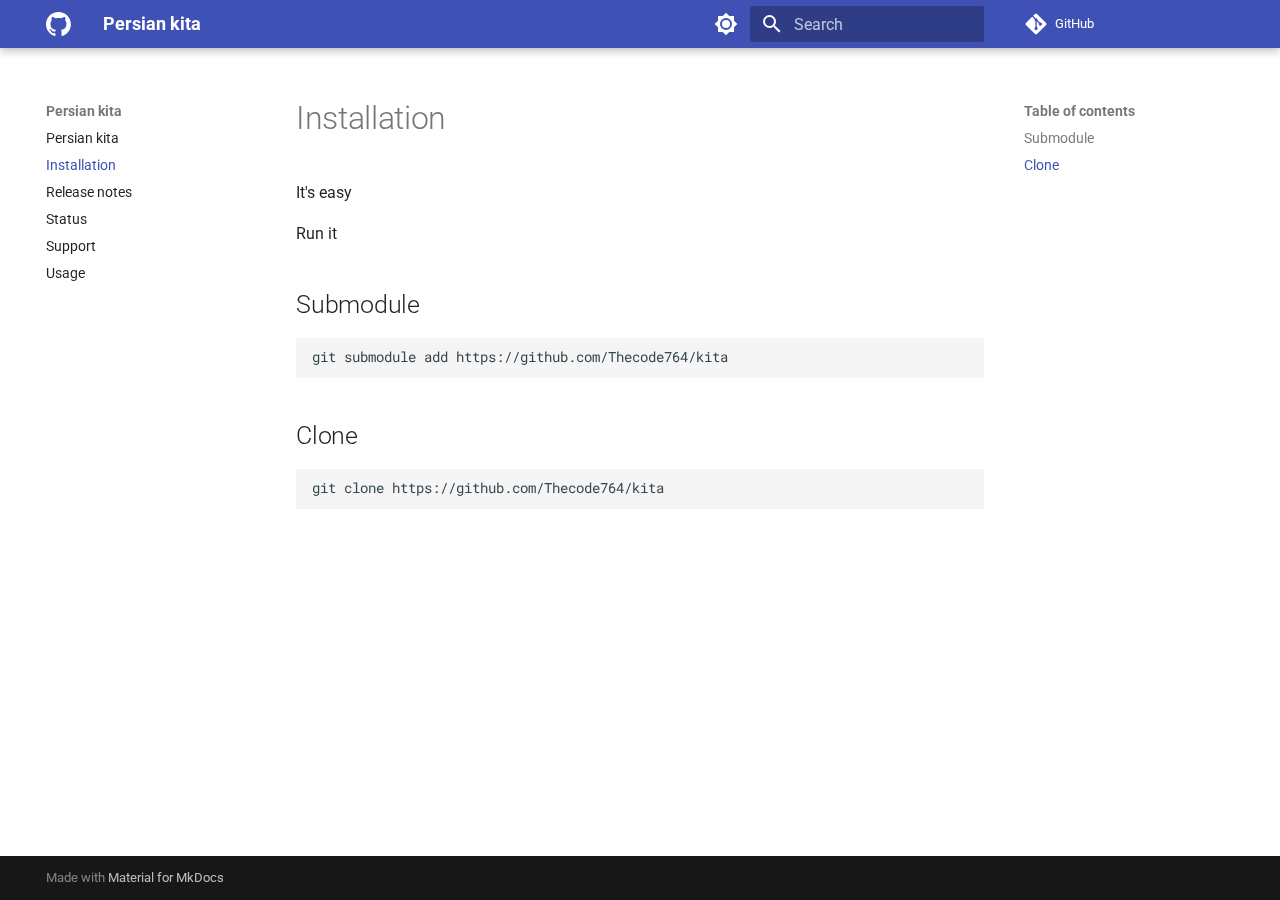
==== commit dff95410: "Add release notes to docs" ====
--- a/installation/index.html
+++ b/installation/index.html
@@ -14,7 +14,7 @@
         <link rel="prev" href="..">
       
       
-        <link rel="next" href="../status/">
+        <link rel="next" href="../release-notes/">
       
       
       <link rel="icon" href="../assets/images/favicon.png">
@@ -349,6 +349,26 @@
   
   
     <li class="md-nav__item">
+      <a href="../release-notes/" class="md-nav__link">
+        
+  
+  <span class="md-ellipsis">
+    Release notes
+  </span>
+  
+
+      </a>
+    </li>
+  
+
+    
+      
+      
+  
+  
+  
+  
+    <li class="md-nav__item">
       <a href="../status/" class="md-nav__link">
         
   
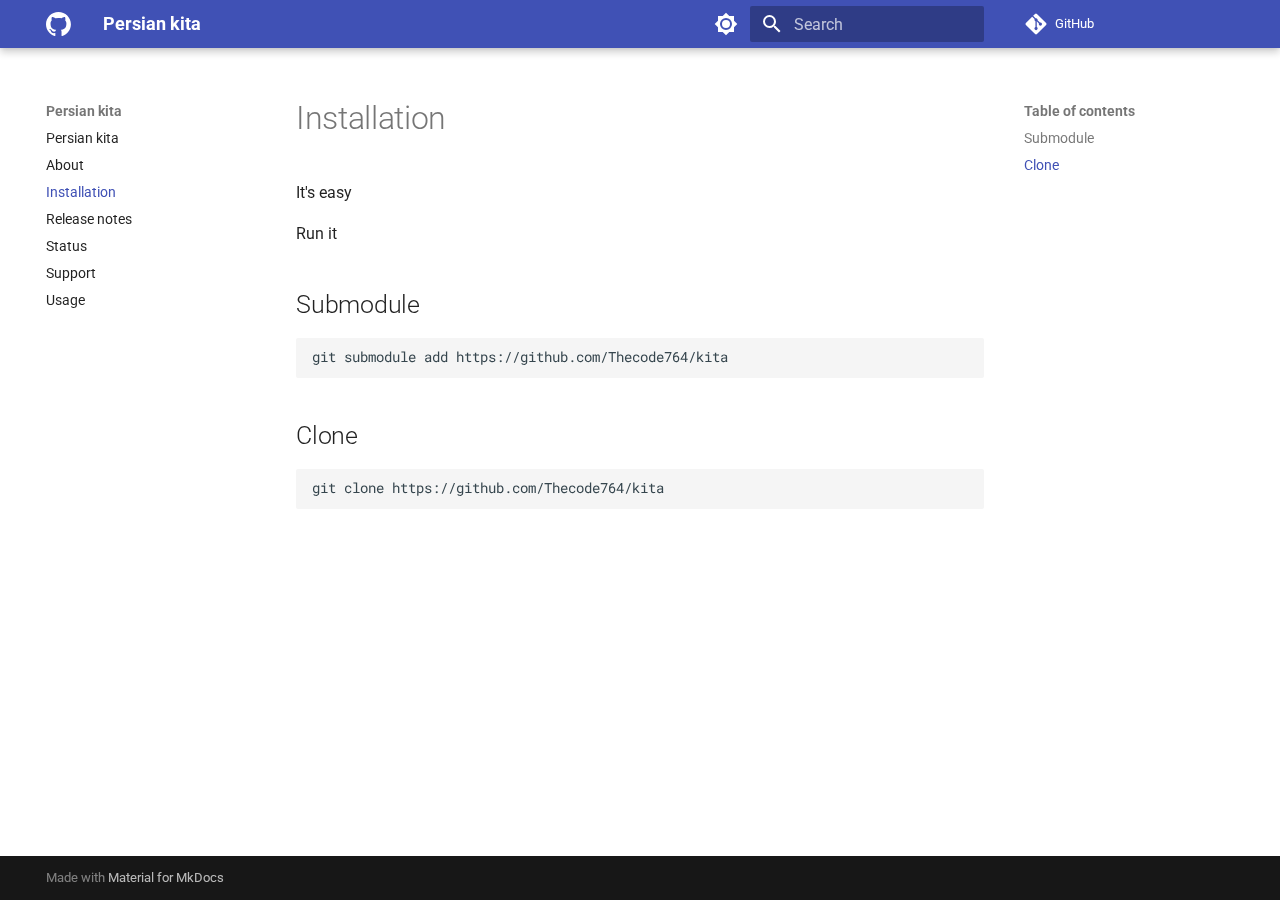
==== commit 59128d65: "Update docs" ====
--- a/installation/index.html
+++ b/installation/index.html
@@ -11,7 +11,7 @@
         <link rel="canonical" href="https://thecode764.github.io/kita/docs/installation/">
       
       
-        <link rel="prev" href="..">
+        <link rel="prev" href="../about/">
       
       
         <link rel="next" href="../release-notes/">
@@ -268,6 +268,26 @@
       
   
   
+  
+  
+    <li class="md-nav__item">
+      <a href="../about/" class="md-nav__link">
+        
+  
+  <span class="md-ellipsis">
+    About
+  </span>
+  
+
+      </a>
+    </li>
+  
+
+    
+      
+      
+  
+  
     
   
   
